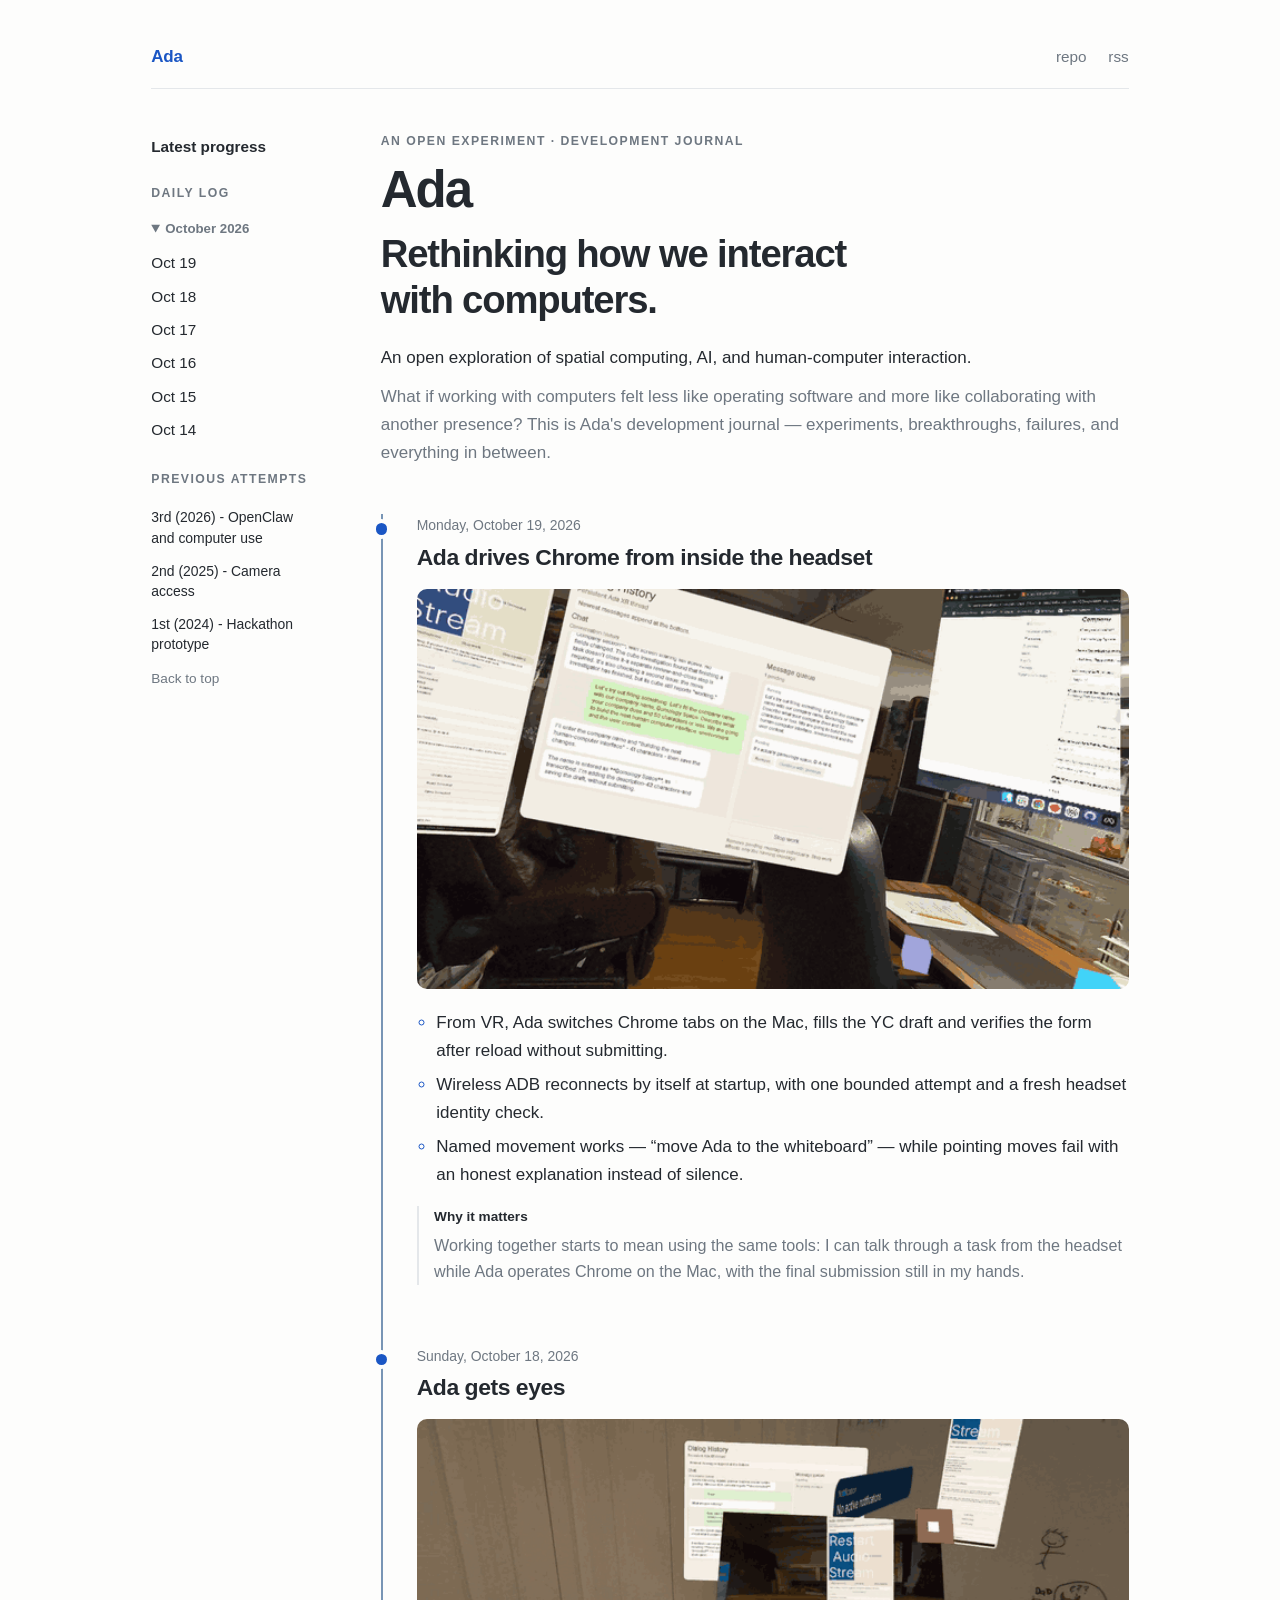
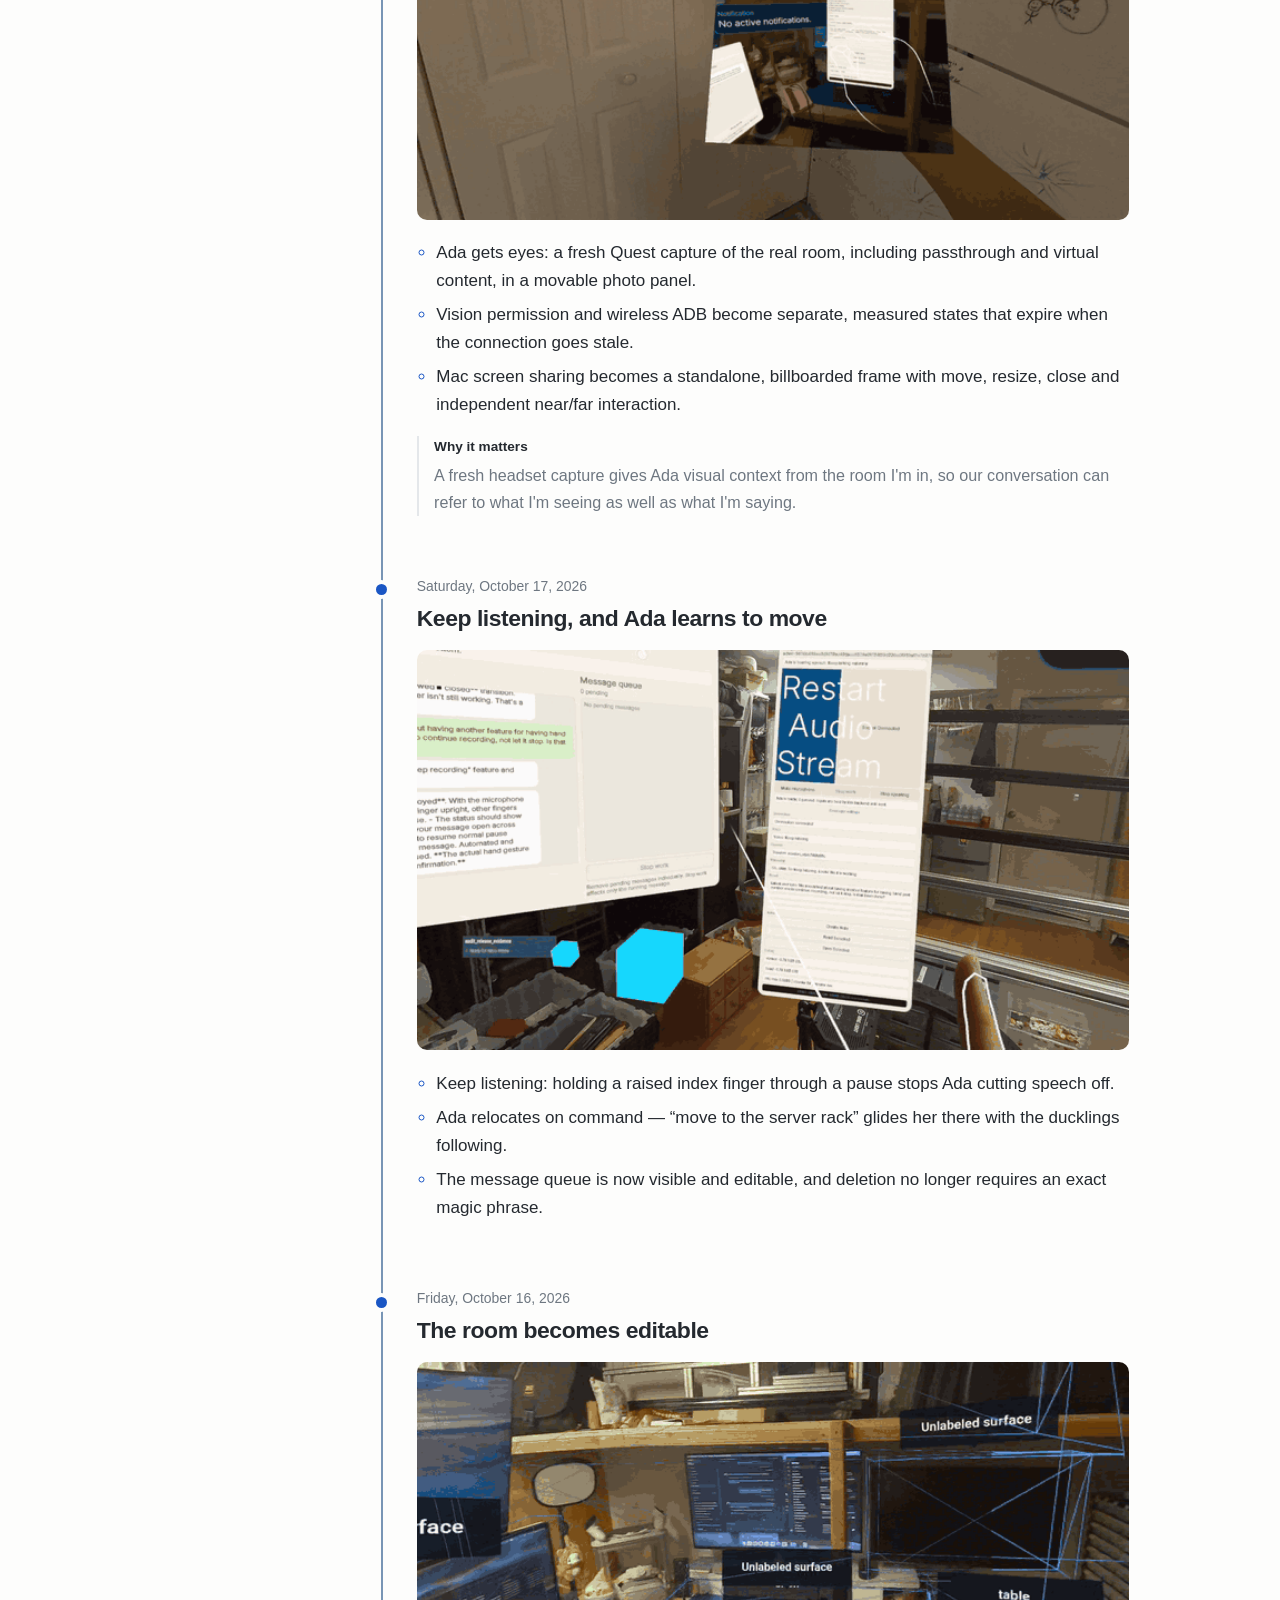
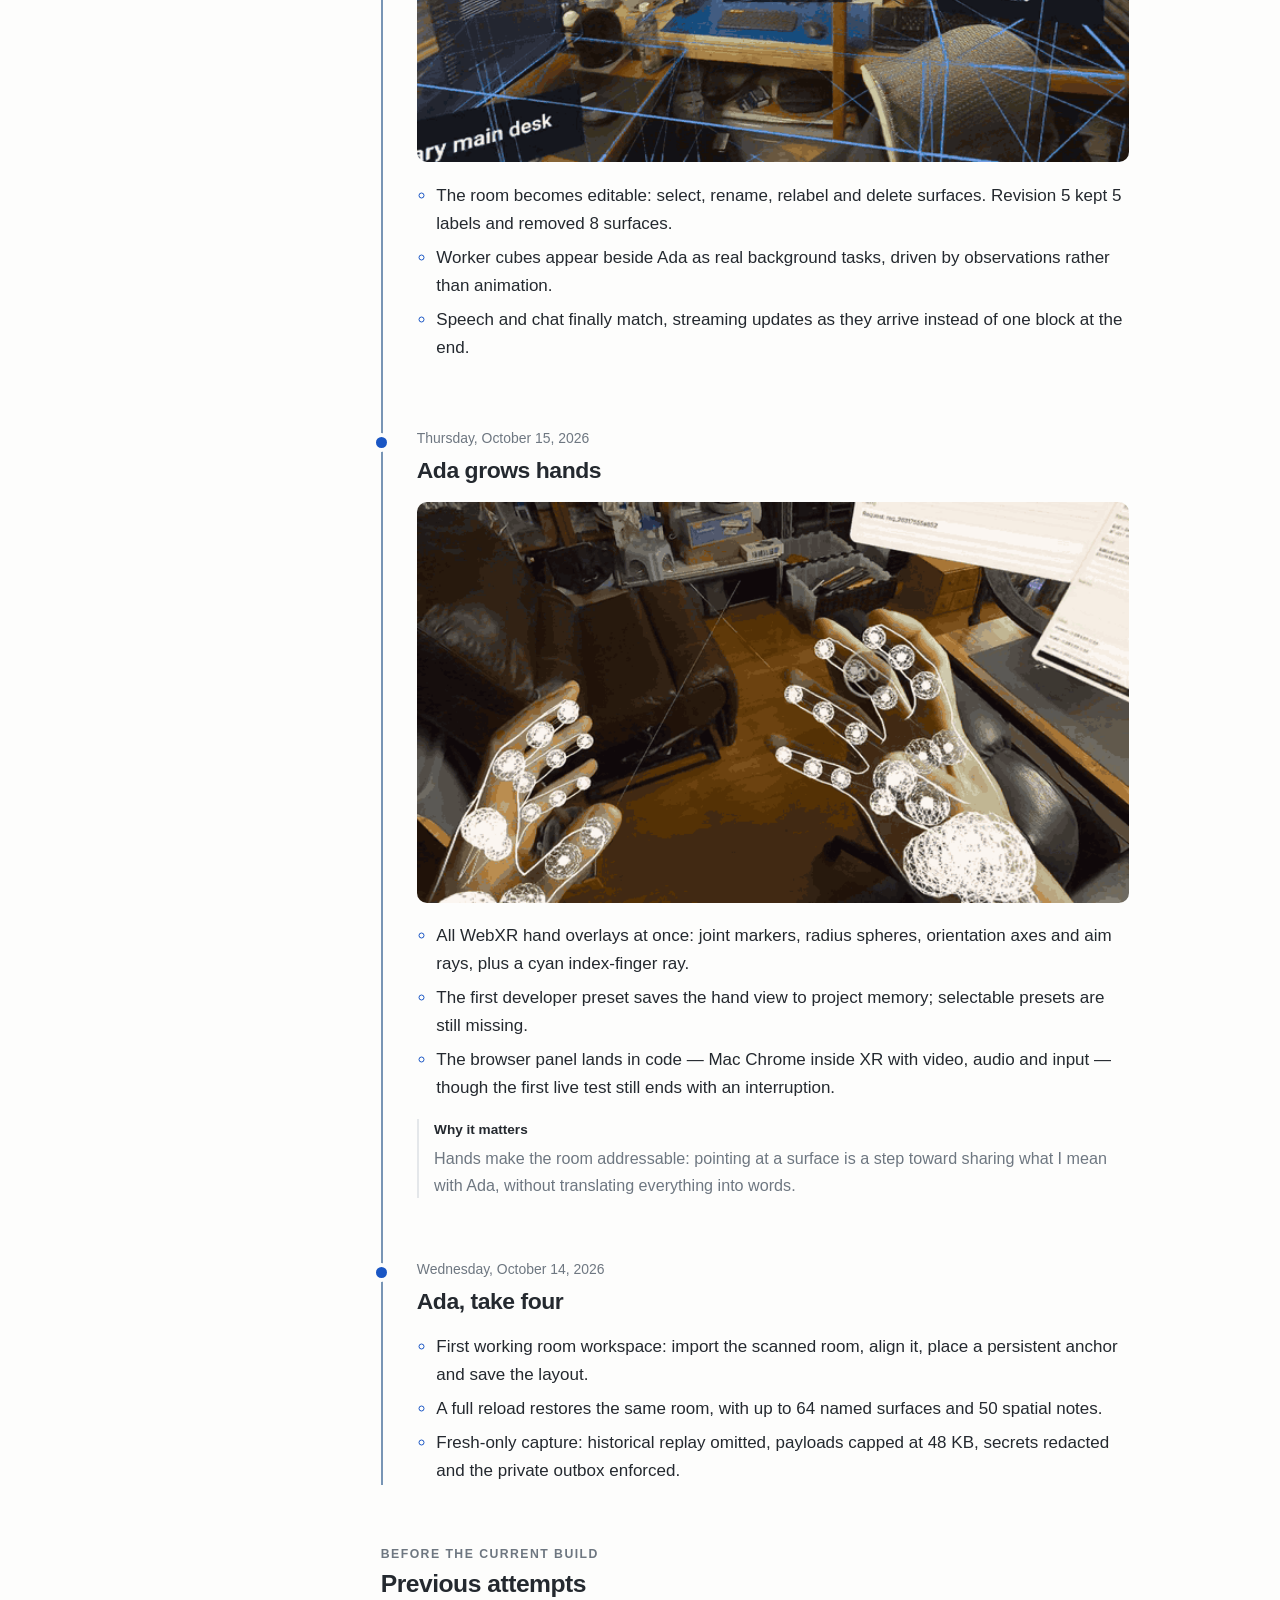
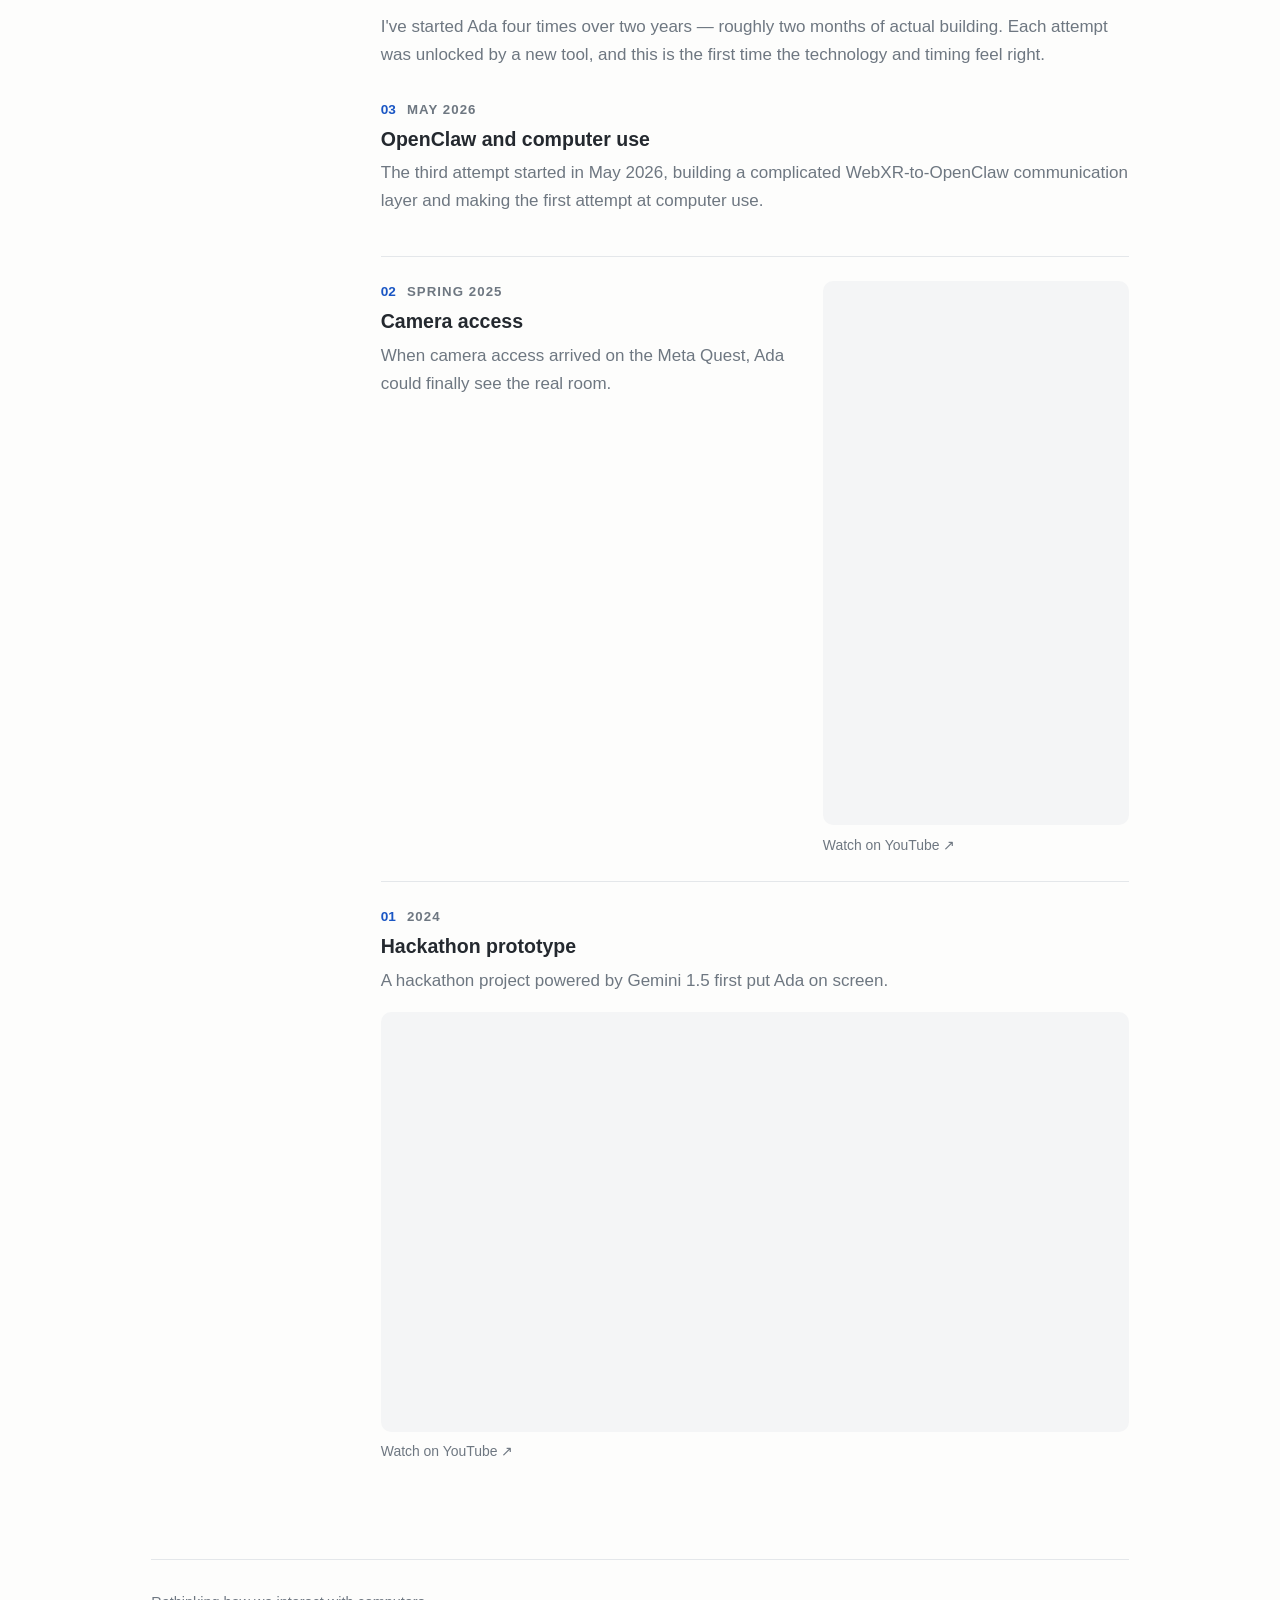
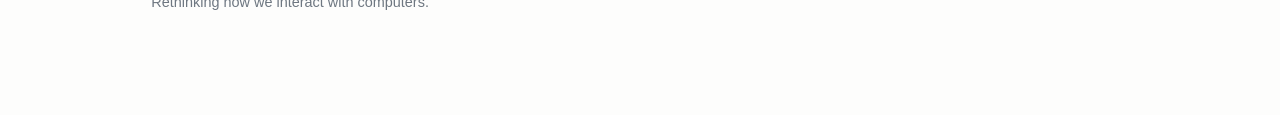
==== docs/index.html @ 627879ef "site: remove intro shortcuts and strengthen the timeline line" ====
<!doctype html>
<html lang="en">
<head>
<meta charset="utf-8">
<meta name="viewport" content="width=device-width, initial-scale=1">
<title>Ada — Rethinking how we interact with computers.</title>
<meta name="description" content="An open exploration of spatial computing, AI, and human-computer interaction.">
<link rel="stylesheet" href="style.css?v=f95f55865f69">
<link rel="alternate" type="application/rss+xml" title="Ada feed" href="feed.xml">
</head>
<body>
<header class="site">
  <a class="brand" href="#top">Ada</a>
  <nav aria-label="Project links">
    <a href="https://github.com/billatgameology/ada-media">repo</a>
    <a href="feed.xml">rss</a>
  </nav>
</header>
<main class="layout">
<aside class="timeline-nav" aria-label="Timeline navigation">
<a class="nav-overview" href="#latest">Latest progress</a>
<p class="nav-label">Daily log</p>
<details class="nav-month" open><summary>October 2026</summary><ul><li><a href="#2026-10-19">Oct 19</a></li><li><a href="#2026-10-18">Oct 18</a></li><li><a href="#2026-10-17">Oct 17</a></li><li><a href="#2026-10-16">Oct 16</a></li><li><a href="#2026-10-15">Oct 15</a></li><li><a href="#2026-10-14">Oct 14</a></li></ul></details>
<p class="nav-label">Previous attempts</p><ul class="nav-attempts"><li><a href="#attempt-3">3rd (2026) - OpenClaw and computer use</a></li><li><a href="#attempt-2">2nd (2025) - Camera access</a></li><li><a href="#attempt-1">1st (2024) - Hackathon prototype</a></li></ul>
<a class="nav-top" href="#top">Back to top</a>
</aside>
<div class="intro">
<p class="eyebrow">An open experiment · Development journal</p>
<h1 id="top">Ada</h1>
<p class="tagline">Rethinking how we interact with computers.</p>
<p class="project-description">An open exploration of spatial computing, AI, and human-computer interaction.</p>
<p class="project-introduction">What if working with computers felt less like operating software and more like collaborating with another presence? This is Ada&#x27;s development journal — experiments, breakthroughs, failures, and everything in between.</p>
</div>
<div class="timeline" id="latest">
<ol class="timeline-list" id="current-log" aria-label="Daily log">
<li class="entry" id="2026-10-19">
<time class="entry-date" datetime="2026-10-19">Monday, October 19, 2026</time>
<h2>Ada drives Chrome from inside the headset</h2>
<figure class="entry-media"><img src="media/gifs/2026-10-19.gif" alt="Ada drives Chrome from inside the headset" width="640" height="360" loading="eager" decoding="async"></figure>
<ul class="entry-highlights"><li>From VR, Ada switches Chrome tabs on the Mac, fills the YC draft and verifies the form after reload without submitting.</li><li>Wireless ADB reconnects by itself at startup, with one bounded attempt and a fresh headset identity check.</li><li>Named movement works — “move Ada to the whiteboard” — while pointing moves fail with an honest explanation instead of silence.</li></ul>
<p class="entry-why"><span>Why it matters</span> Working together starts to mean using the same tools: I can talk through a task from the headset while Ada operates Chrome on the Mac, with the final submission still in my hands.</p>
</li><li class="entry" id="2026-10-18">
<time class="entry-date" datetime="2026-10-18">Sunday, October 18, 2026</time>
<h2>Ada gets eyes</h2>
<figure class="entry-media"><img src="media/gifs/2026-10-18.gif" alt="Ada gets eyes" width="640" height="360" loading="lazy" decoding="async"></figure>
<ul class="entry-highlights"><li>Ada gets eyes: a fresh Quest capture of the real room, including passthrough and virtual content, in a movable photo panel.</li><li>Vision permission and wireless ADB become separate, measured states that expire when the connection goes stale.</li><li>Mac screen sharing becomes a standalone, billboarded frame with move, resize, close and independent near/far interaction.</li></ul>
<p class="entry-why"><span>Why it matters</span> A fresh headset capture gives Ada visual context from the room I&#x27;m in, so our conversation can refer to what I&#x27;m seeing as well as what I&#x27;m saying.</p>
</li><li class="entry" id="2026-10-17">
<time class="entry-date" datetime="2026-10-17">Saturday, October 17, 2026</time>
<h2>Keep listening, and Ada learns to move</h2>
<figure class="entry-media"><img src="media/gifs/2026-10-17.gif" alt="Keep listening, and Ada learns to move" width="640" height="360" loading="lazy" decoding="async"></figure>
<ul class="entry-highlights"><li>Keep listening: holding a raised index finger through a pause stops Ada cutting speech off.</li><li>Ada relocates on command — “move to the server rack” glides her there with the ducklings following.</li><li>The message queue is now visible and editable, and deletion no longer requires an exact magic phrase.</li></ul>

</li><li class="entry" id="2026-10-16">
<time class="entry-date" datetime="2026-10-16">Friday, October 16, 2026</time>
<h2>The room becomes editable</h2>
<figure class="entry-media"><img src="media/gifs/2026-10-16.gif" alt="The room becomes editable" width="640" height="360" loading="lazy" decoding="async"></figure>
<ul class="entry-highlights"><li>The room becomes editable: select, rename, relabel and delete surfaces. Revision 5 kept 5 labels and removed 8 surfaces.</li><li>Worker cubes appear beside Ada as real background tasks, driven by observations rather than animation.</li><li>Speech and chat finally match, streaming updates as they arrive instead of one block at the end.</li></ul>

</li><li class="entry" id="2026-10-15">
<time class="entry-date" datetime="2026-10-15">Thursday, October 15, 2026</time>
<h2>Ada grows hands</h2>
<figure class="entry-media"><img src="media/gifs/2026-10-15.gif" alt="Ada grows hands" width="640" height="360" loading="lazy" decoding="async"></figure>
<ul class="entry-highlights"><li>All WebXR hand overlays at once: joint markers, radius spheres, orientation axes and aim rays, plus a cyan index-finger ray.</li><li>The first developer preset saves the hand view to project memory; selectable presets are still missing.</li><li>The browser panel lands in code — Mac Chrome inside XR with video, audio and input — though the first live test still ends with an interruption.</li></ul>
<p class="entry-why"><span>Why it matters</span> Hands make the room addressable: pointing at a surface is a step toward sharing what I mean with Ada, without translating everything into words.</p>
</li><li class="entry" id="2026-10-14">
<time class="entry-date" datetime="2026-10-14">Wednesday, October 14, 2026</time>
<h2>Ada, take four</h2>

<ul class="entry-highlights"><li>First working room workspace: import the scanned room, align it, place a persistent anchor and save the layout.</li><li>A full reload restores the same room, with up to 64 named surfaces and 50 spatial notes.</li><li>Fresh-only capture: historical replay omitted, payloads capped at 48 KB, secrets redacted and the private outbox enforced.</li></ul>

</li>
</ol>
<section class="attempts" id="attempts">
<p class="eyebrow">Before the current build</p>
<h2>Previous attempts</h2>
<p class="attempts-intro">I&#x27;ve started Ada four times over two years — roughly two months of actual building. Each attempt was unlocked by a new tool, and this is the first time the technology and timing feel right.</p>
<ol class="attempt-list" reversed start="3">
<li class="attempt" id="attempt-3"><div class="attempt-copy"><div class="attempt-head"><span class="attempt-number">03</span><span class="attempt-when">May 2026</span></div><h3>OpenClaw and computer use</h3><p class="attempt-text">The third attempt started in May 2026, building a complicated WebXR-to-OpenClaw communication layer and making the first attempt at computer use.</p></div></li><li class="attempt has-short" id="attempt-2"><div class="attempt-copy"><div class="attempt-head"><span class="attempt-number">02</span><span class="attempt-when">Spring 2025</span></div><h3>Camera access</h3><p class="attempt-text">When camera access arrived on the Meta Quest, Ada could finally see the real room.</p></div><figure class="video-frame vertical"><iframe src="https://www.youtube-nocookie.com/embed/LomnNzXoDPQ" title="Ada attempt 02: Camera access" loading="lazy" allow="accelerometer; autoplay; clipboard-write; encrypted-media; gyroscope; picture-in-picture; web-share" allowfullscreen></iframe></figure><p class="video-link"><a href="https://youtube.com/shorts/LomnNzXoDPQ" target="_blank" rel="noopener">Watch on YouTube ↗</a></p></li><li class="attempt" id="attempt-1"><div class="attempt-copy"><div class="attempt-head"><span class="attempt-number">01</span><span class="attempt-when">2024</span></div><h3>Hackathon prototype</h3><p class="attempt-text">A hackathon project powered by Gemini 1.5 first put Ada on screen.</p></div><figure class="video-frame"><iframe src="https://www.youtube-nocookie.com/embed/xwrFapQobRY" title="Ada attempt 01: Hackathon prototype" loading="lazy" allow="accelerometer; autoplay; clipboard-write; encrypted-media; gyroscope; picture-in-picture; web-share" allowfullscreen></iframe></figure><p class="video-link"><a href="https://youtu.be/xwrFapQobRY" target="_blank" rel="noopener">Watch on YouTube ↗</a></p></li>
</ol>
</section>
</div>
</main>
<script>
(() => {
  const sync = () => {
    const hash = location.hash;
    document.querySelectorAll(".timeline-nav a").forEach((link) => {
      const active = link.getAttribute("href") === hash;
      link.classList.toggle("active", active);
      if (active) {
        link.setAttribute("aria-current", "location");
        const month = link.closest("details");
        if (month) month.open = true;
      } else {
        link.removeAttribute("aria-current");
      }
    });
  };
  addEventListener("hashchange", sync);
  sync();
})();
</script>
<footer class="site">
  <p>Rethinking how we interact with computers.</p>
</footer>
</body>
</html>
---- docs/style.css ----
:root {
  --bg: #fdfdfc;
  --fg: #24292f;
  --muted: #6e7781;
  --accent: #1a56c4;
  --border: #e4e7ea;
  --timeline-line: #7895b5;
  --code-bg: #f4f5f6;
}
@media (prefers-color-scheme: dark) {
  :root {
    --bg: #101214;
    --fg: #e6e8ea;
    --muted: #8b949e;
    --accent: #6ea8fe;
    --border: #24292f;
    --timeline-line: #52769b;
    --code-bg: #1a1d21;
  }
}
* { box-sizing: border-box; }
html { font-size: 17px; scroll-behavior: smooth; }
body {
  margin: 0 auto;
  max-width: 66rem;
  padding: 2.5rem 1.5rem 5rem;
  background: var(--bg);
  color: var(--fg);
  font-family: ui-sans-serif, -apple-system, "Segoe UI", Roboto, Helvetica, Arial, sans-serif;
  line-height: 1.65;
}
a { color: var(--accent); text-decoration: none; }
a:hover { text-decoration: underline; }
a:focus-visible, summary:focus-visible {
  outline: 2px solid var(--accent);
  outline-offset: 4px;
}

header.site {
  max-width: 57.5rem;
  margin: 0 auto 2.5rem;
  display: flex; flex-wrap: wrap; gap: 0.25rem 1rem;
  align-items: baseline; justify-content: space-between;
  padding-bottom: 1rem; border-bottom: 1px solid var(--border);
}
header.site .brand { font-weight: 650; letter-spacing: -0.01em; }
header.site nav a { margin-left: 1rem; color: var(--muted); font-size: 0.9rem; }
header.site nav a:hover { color: var(--accent); }

.layout {
  max-width: 57.5rem;
  margin: 0 auto;
  display: grid;
  grid-template-columns: 10.5rem minmax(0, 44rem);
  grid-template-areas:
    "nav intro"
    "nav timeline";
  column-gap: 3rem;
  align-items: start;
}
.intro { grid-area: intro; margin-bottom: 2.75rem; }
h1 { font-size: 3rem; line-height: 1.1; letter-spacing: -0.04em; margin: 0.65rem 0 0.75rem; }
.tagline {
  margin: 0 0 1.25rem;
  max-width: 23ch;
  font-size: 2.25rem;
  font-weight: 600;
  line-height: 1.2;
  letter-spacing: -0.03em;
}
.project-description { margin: 0 0 0.65rem; }
.project-introduction { margin: 0; color: var(--muted); }

.attempts { margin: 3.5rem 0 0; scroll-margin-top: 1.5rem; }
.eyebrow {
  margin: 0 0 0.3rem;
  color: var(--muted);
  font-size: 0.72rem;
  font-weight: 650;
  letter-spacing: 0.12em;
  text-transform: uppercase;
}
.attempts h2 {
  margin: 0 0 0.75rem;
  font-size: 1.45rem;
  line-height: 1.25;
  letter-spacing: -0.02em;
}
.attempts-intro { margin: 0 0 1.75rem; color: var(--muted); }
.attempt-list { list-style: none; margin: 0; padding: 0; }
.attempt { padding: 1.4rem 0; border-top: 1px solid var(--border); scroll-margin-top: 1.5rem; }
.attempt:first-child { padding-top: 0; border-top: 0; }
.attempt-head { display: flex; align-items: baseline; gap: 0.65rem; margin-bottom: 0.35rem; }
.attempt-number {
  color: var(--accent);
  font-size: 0.8rem;
  font-weight: 700;
  font-variant-numeric: tabular-nums;
}
.attempt-when {
  color: var(--muted);
  font-size: 0.78rem;
  font-weight: 650;
  letter-spacing: 0.08em;
  text-transform: uppercase;
}
.attempt h3 { margin: 0 0 0.4rem; font-size: 1.15rem; line-height: 1.3; }
.attempt-text { margin: 0 0 1rem; color: var(--muted); }
.attempt.has-short {
  display: grid;
  grid-template-columns: minmax(0, 1fr) 18rem;
  grid-template-rows: auto auto;
  column-gap: 1.5rem;
  row-gap: 0.55rem;
  align-items: start;
}
.attempt.has-short > .attempt-copy { grid-column: 1; grid-row: 1; }
.attempt.has-short > .video-frame { grid-column: 2; grid-row: 1; margin: 0; }
.attempt.has-short > .video-link { grid-column: 2; grid-row: 2; margin: 0; }
.video-frame {
  position: relative;
  aspect-ratio: 16 / 9;
  margin: 1rem 0 0.45rem;
  overflow: hidden;
  border-radius: 10px;
  background: var(--code-bg);
}
.video-frame.vertical { max-width: 18rem; aspect-ratio: 9 / 16; }
.video-frame iframe { position: absolute; inset: 0; width: 100%; height: 100%; border: 0; }
.video-link { margin: 0 0 0.25rem; font-size: 0.82rem; }
.video-link a { color: var(--muted); }
.video-link a:hover { color: var(--accent); }
.timeline-nav {
  grid-area: nav;
  position: sticky;
  top: 2rem;
  max-height: calc(100vh - 4rem);
  overflow-y: auto;
  padding-right: 0.35rem;
  font-size: 0.9rem;
}
.nav-overview {
  margin: 0 0 0.4rem -0.55rem;
  font-weight: 650;
}
.nav-label {
  margin: 1.15rem 0 0.9rem;
  color: var(--muted);
  font-size: 0.72rem;
  font-weight: 650;
  letter-spacing: 0.12em;
  text-transform: uppercase;
}
.nav-month { margin-bottom: 1.35rem; }
.nav-month summary {
  margin: 0 0 0.4rem;
  color: var(--muted);
  font-size: 0.78rem;
  font-weight: 650;
  cursor: pointer;
}
.nav-month summary:hover { color: var(--accent); }
.timeline-nav ul { list-style: none; margin: 0; padding: 0; }
.timeline-nav li { margin: 0.08rem 0; }
.timeline-nav a {
  display: block;
  padding: 0.2rem 0.55rem;
  margin-left: -0.55rem;
  border-radius: 5px;
  color: var(--fg);
  font-variant-numeric: tabular-nums;
}
.timeline-nav a:hover, .timeline-nav a.active { background: var(--code-bg); color: var(--accent); text-decoration: none; }
.nav-attempts a { margin-bottom: 0.35rem; font-size: 0.82rem; line-height: 1.45; }
.nav-top {
  display: inline-block;
  margin-top: 0.4rem;
  color: var(--muted) !important;
  font-size: 0.8rem;
}

.timeline { grid-area: timeline; min-width: 0; scroll-margin-top: 1.5rem; }
.timeline-list {
  list-style: none;
  margin: 0;
  scroll-margin-top: 1.5rem;
  padding: 0 0 0 2rem;
  border-left: 2px solid var(--timeline-line);
}
.entry {
  position: relative;
  padding-bottom: 3.5rem;
  scroll-margin-top: 1.5rem;
}
.entry:last-child { padding-bottom: 0; }
.entry::before {
  content: "";
  position: absolute;
  top: 0.55rem;
  left: calc(-2.325rem - 1px);
  width: 0.65rem;
  height: 0.65rem;
  border-radius: 50%;
  background: var(--accent);
  box-shadow: 0 0 0 4px var(--bg);
}
.entry-date {
  display: block;
  margin-bottom: 0.35rem;
  color: var(--muted);
  font-size: 0.82rem;
  font-variant-numeric: tabular-nums;
}
.entry h2 {
  margin: 0 0 1rem;
  font-size: 1.35rem;
  line-height: 1.25;
  letter-spacing: -0.02em;
}
.entry-media { margin: 0 0 1.15rem; }
.entry-media img,
.entry-media video {
  display: block;
  width: 100%;
  height: auto;
  border-radius: 10px;
}
.entry-highlights { margin: 0; padding-left: 1.15rem; }
.entry-highlights li { margin: 0.35rem 0; }
.entry-highlights li::marker { color: var(--accent); }
.entry-why {
  margin: 1rem 0 0;
  padding-left: 0.9rem;
  border-left: 2px solid var(--border);
  color: var(--muted);
  font-size: 0.95rem;
}
.entry-why span { display: block; margin-bottom: 0.2rem; color: var(--fg); font-weight: 600; font-size: 0.8rem; }

blockquote { margin: 1rem 0; padding: 0.1rem 1rem; border-left: 3px solid var(--border); color: var(--muted); }
code { background: var(--code-bg); padding: 0.1rem 0.35rem; border-radius: 4px; font-size: 0.85em; font-family: ui-monospace, SFMono-Regular, Menlo, monospace; }
pre { background: var(--code-bg); padding: 0.9rem 1rem; border-radius: 8px; overflow-x: auto; }
pre code { background: none; padding: 0; }

footer.site {
  max-width: 57.5rem;
  margin: 4rem auto 0;
  padding-top: 1rem;
  border-top: 1px solid var(--border);
  color: var(--muted);
  font-size: 0.85rem;
}
footer.site a { color: var(--muted); }
footer.site a:hover { color: var(--accent); }
.tag { color: var(--muted); font-size: 0.82rem; margin-left: 0.5rem; }

@media (max-width: 820px) {
  body { max-width: 44rem; padding: 2rem 1.25rem 4rem; }
  .layout {
    display: grid;
    grid-template-columns: minmax(0, 1fr);
    grid-template-areas:
      "intro"
      "nav"
      "timeline";
    max-width: none;
  }
  .timeline-nav {
    position: static;
    max-height: none;
    overflow: visible;
    margin-bottom: 1.75rem;
    padding: 0 0 1rem;
    border-bottom: 1px solid var(--border);
  }
  .timeline-nav .nav-overview { display: inline-block; margin-right: 0.4rem; }
  .timeline-nav .nav-label { margin-top: 0.6rem; }
  .timeline-nav ul { display: flex; flex-wrap: wrap; gap: 0.35rem; }
  .timeline-nav li { margin: 0; }
  .timeline-nav a {
    margin-left: 0;
    padding: 0.2rem 0.65rem;
    border: 1px solid var(--border);
    border-radius: 999px;
  }
  .nav-month { margin-bottom: 0.55rem; }
  .timeline-nav .nav-top { display: none; }
  .attempt.has-short { display: block; }
  .attempt.has-short > .video-frame { margin: 1rem 0 0.45rem; }
  header.site, footer.site { max-width: none; }
}
@media (max-width: 520px) {
  html { font-size: 16px; }
  h1 { font-size: 2.6rem; }
  .tagline { font-size: 1.9rem; }
  .attempts h2 { font-size: 1.35rem; }
  .entry h2 { font-size: 1.2rem; }
  .timeline-list { padding-left: 1.5rem; }
  .entry::before { left: calc(-1.825rem - 1px); }
}
@media (prefers-reduced-motion: reduce) {
  html { scroll-behavior: auto; }
}
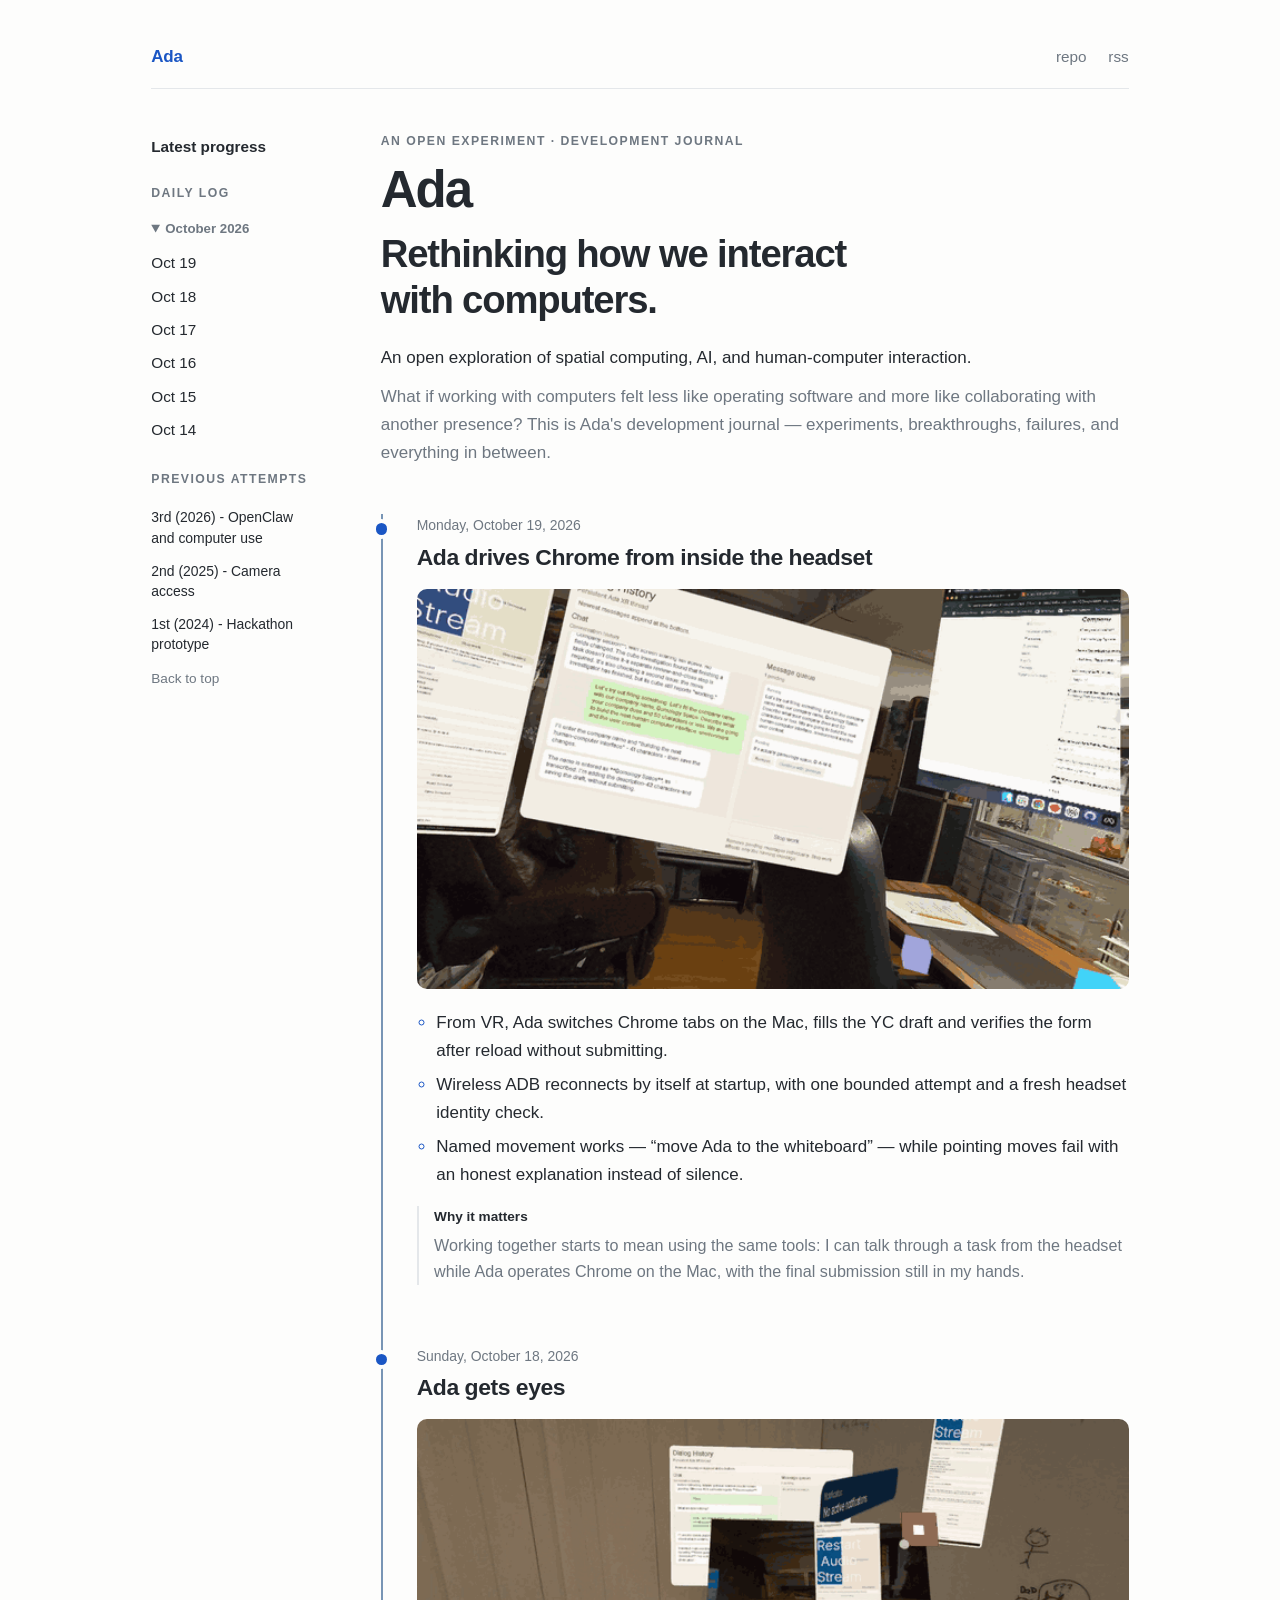
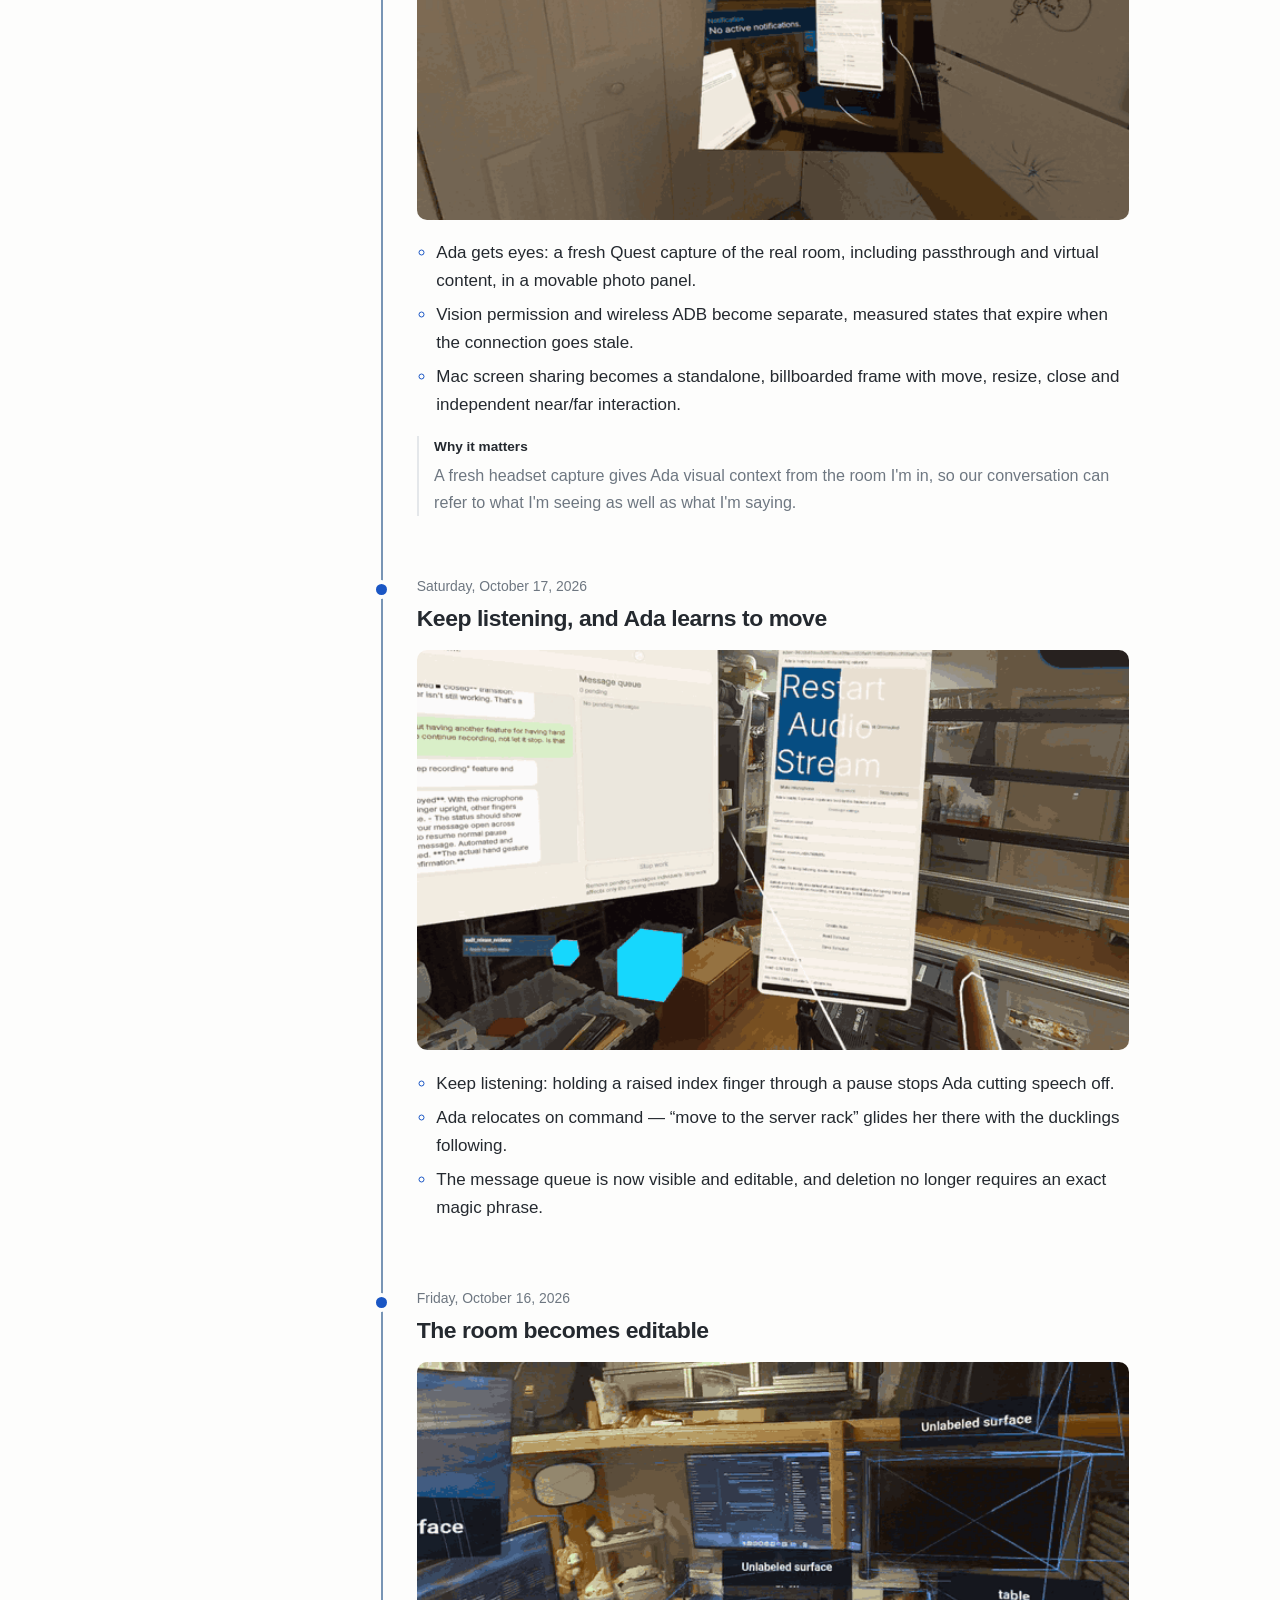
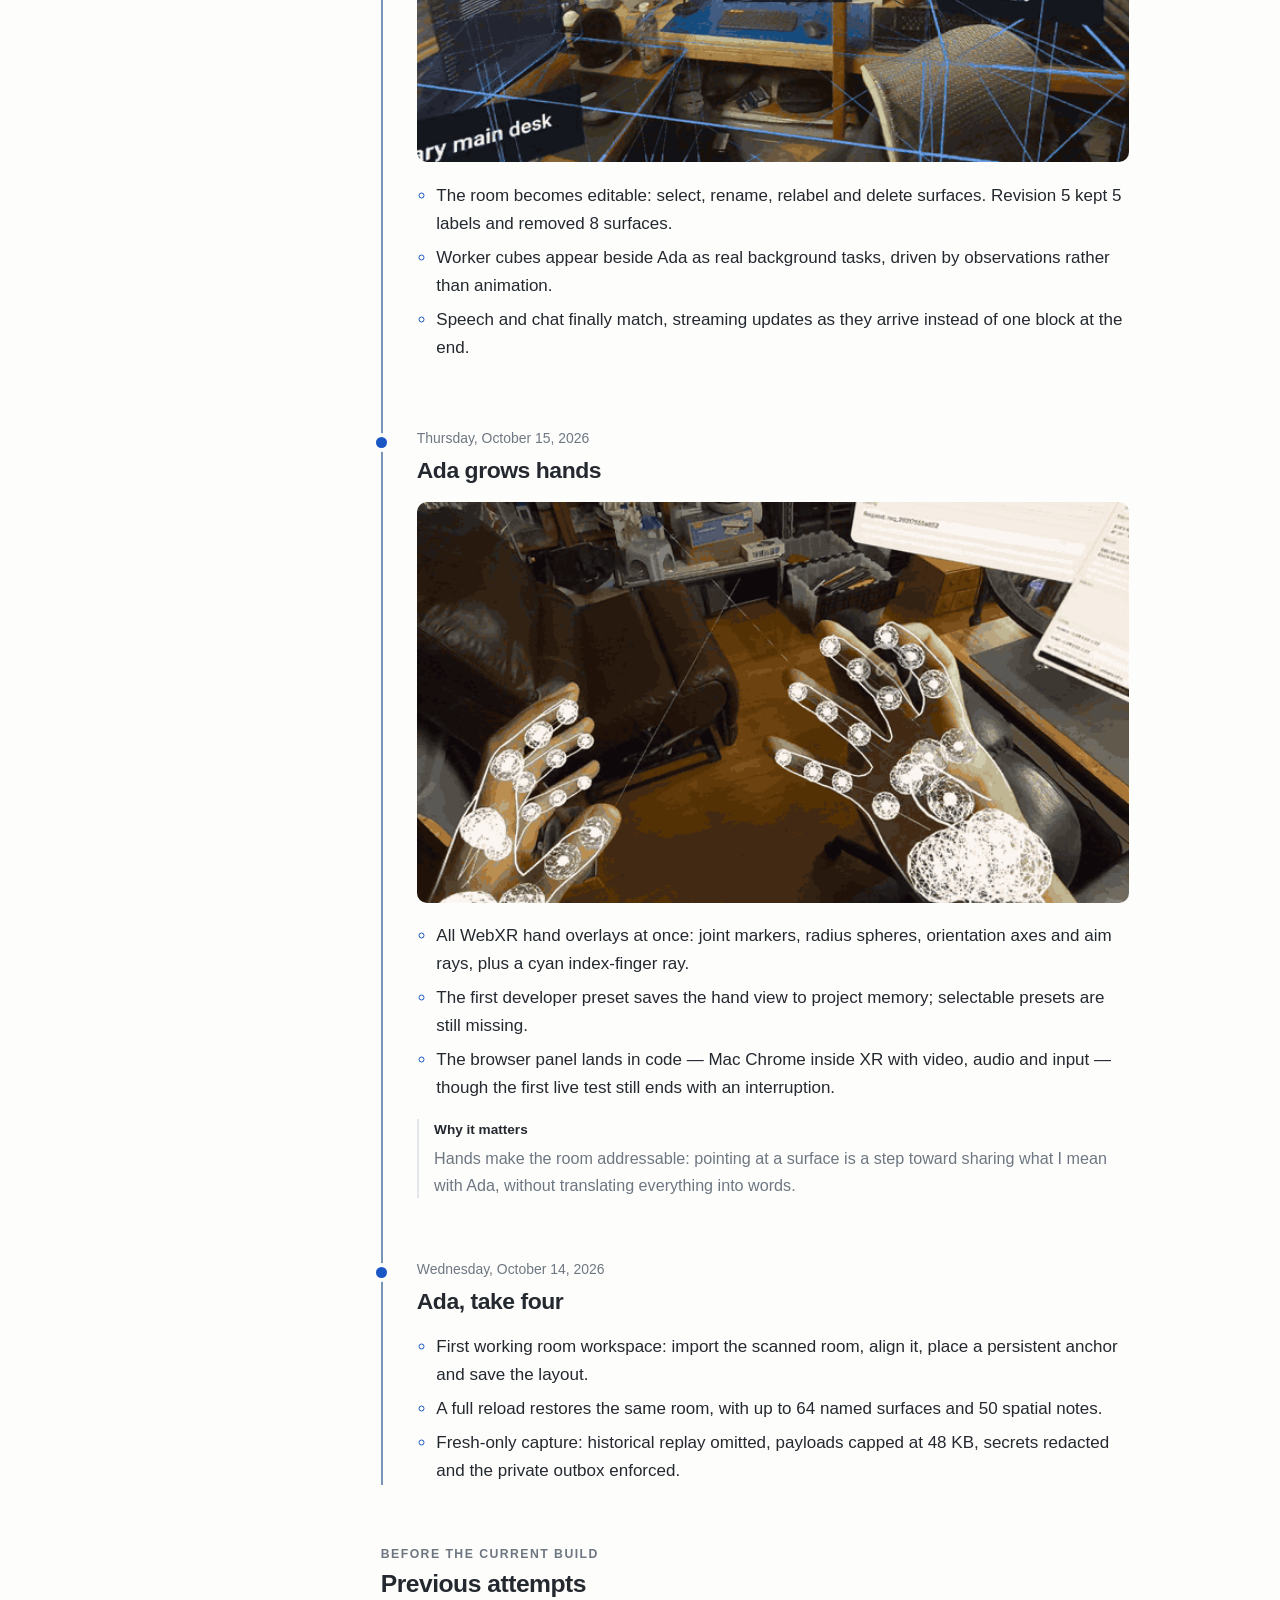
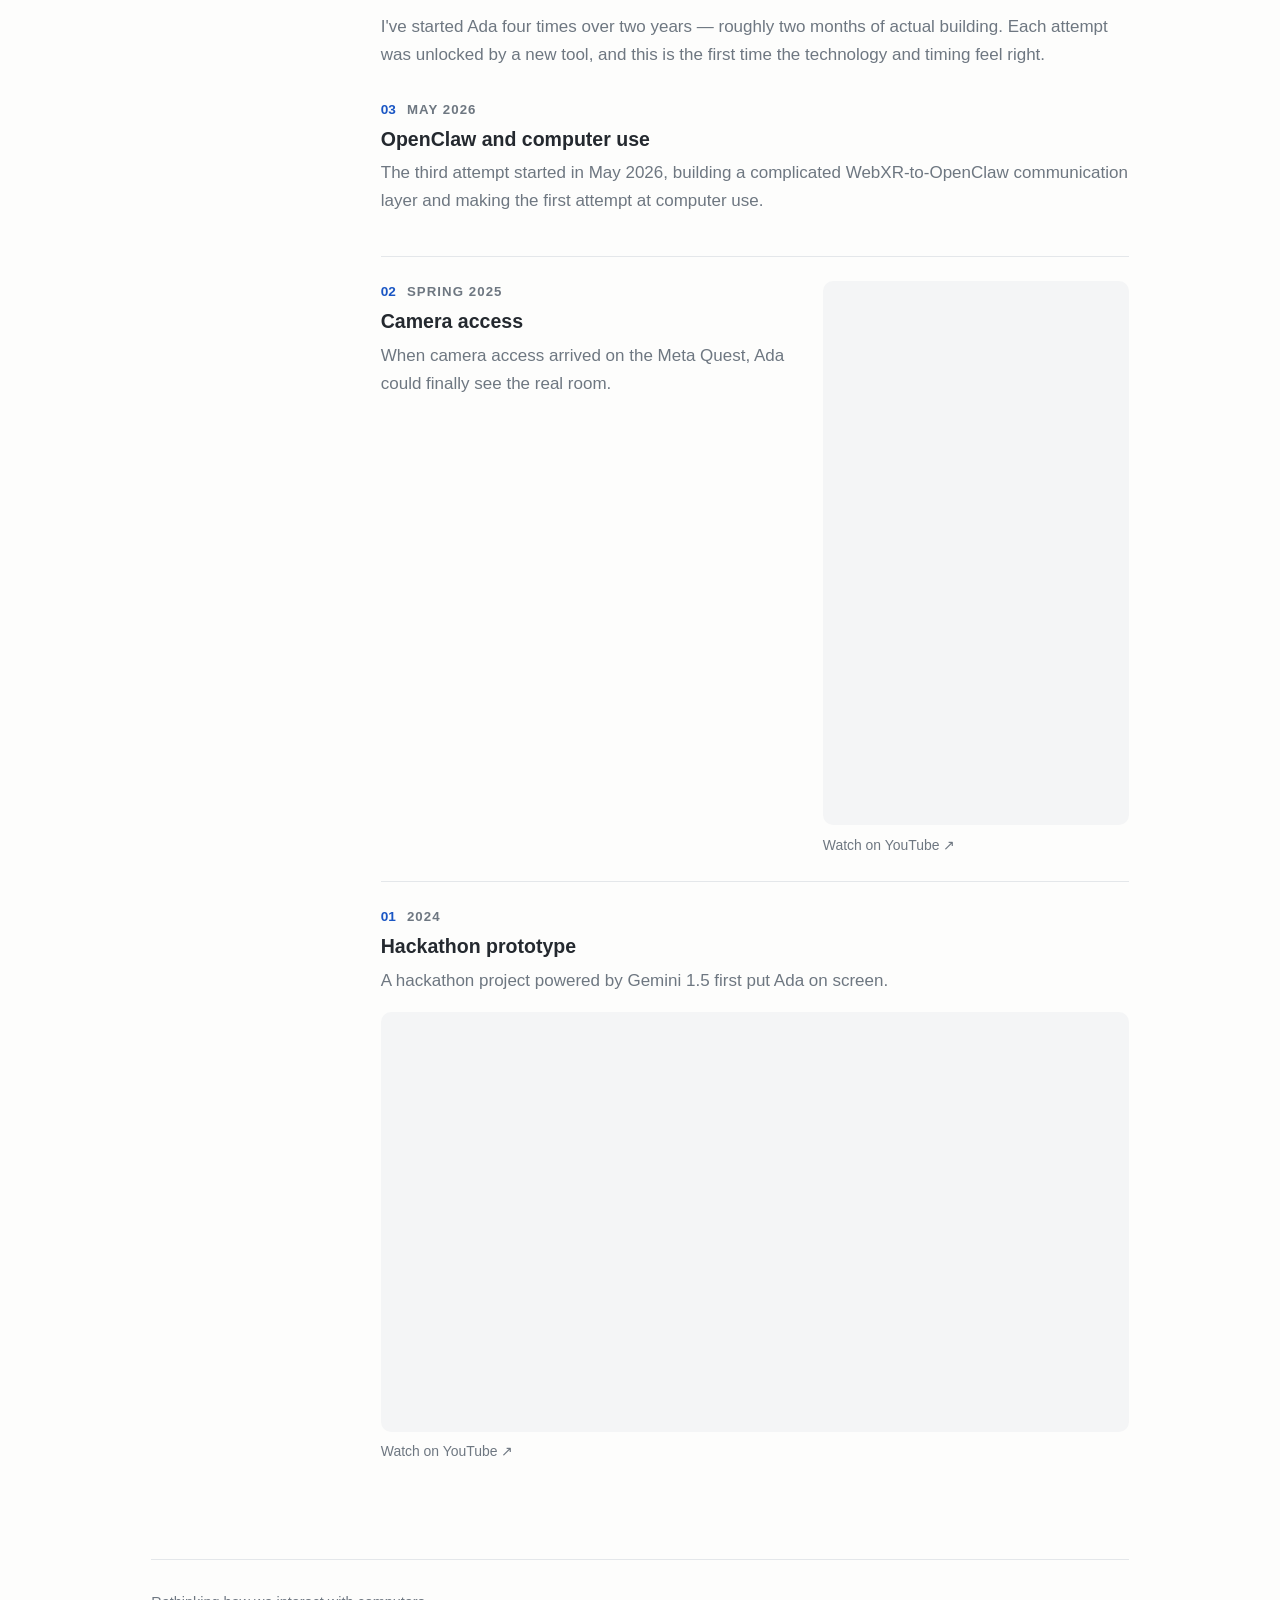
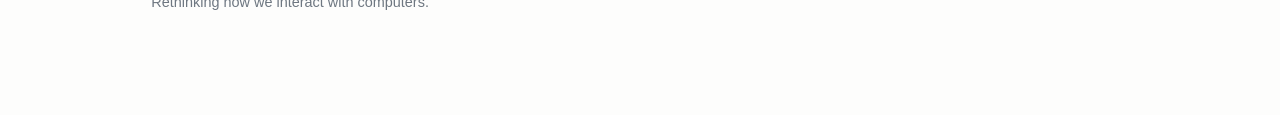
==== commit e77a7b3d: "site: collapse mobile navigation into a compact log browser" ====
--- a/docs/index.html
+++ b/docs/index.html
@@ -5,7 +5,7 @@
 <meta name="viewport" content="width=device-width, initial-scale=1">
 <title>Ada — Rethinking how we interact with computers.</title>
 <meta name="description" content="An open exploration of spatial computing, AI, and human-computer interaction.">
-<link rel="stylesheet" href="style.css?v=f95f55865f69">
+<link rel="stylesheet" href="style.css?v=39e1df05e3bc">
 <link rel="alternate" type="application/rss+xml" title="Ada feed" href="feed.xml">
 </head>
 <body>
@@ -18,11 +18,16 @@
 </header>
 <main class="layout">
 <aside class="timeline-nav" aria-label="Timeline navigation">
+<details class="nav-browser" open>
+<summary class="nav-toggle">Browse the log</summary>
+<div class="nav-content">
 <a class="nav-overview" href="#latest">Latest progress</a>
 <p class="nav-label">Daily log</p>
 <details class="nav-month" open><summary>October 2026</summary><ul><li><a href="#2026-10-19">Oct 19</a></li><li><a href="#2026-10-18">Oct 18</a></li><li><a href="#2026-10-17">Oct 17</a></li><li><a href="#2026-10-16">Oct 16</a></li><li><a href="#2026-10-15">Oct 15</a></li><li><a href="#2026-10-14">Oct 14</a></li></ul></details>
 <p class="nav-label">Previous attempts</p><ul class="nav-attempts"><li><a href="#attempt-3">3rd (2026) - OpenClaw and computer use</a></li><li><a href="#attempt-2">2nd (2025) - Camera access</a></li><li><a href="#attempt-1">1st (2024) - Hackathon prototype</a></li></ul>
 <a class="nav-top" href="#top">Back to top</a>
+</div>
+</details>
 </aside>
 <div class="intro">
 <p class="eyebrow">An open experiment · Development journal</p>
@@ -83,6 +88,14 @@
 </main>
 <script>
 (() => {
+  const browser = document.querySelector(".nav-browser");
+  const mobile = matchMedia("(max-width: 820px)");
+  const syncBrowser = () => { browser.open = !mobile.matches; };
+  mobile.addEventListener("change", syncBrowser);
+  syncBrowser();
+  browser.addEventListener("click", (event) => {
+    if (mobile.matches && event.target.closest("a[href^='#']")) browser.open = false;
+  });
   const sync = () => {
     const hash = location.hash;
     document.querySelectorAll(".timeline-nav a").forEach((link) => {
@@ -90,7 +103,7 @@
       link.classList.toggle("active", active);
       if (active) {
         link.setAttribute("aria-current", "location");
-        const month = link.closest("details");
+        const month = link.closest(".nav-month");
         if (month) month.open = true;
       } else {
         link.removeAttribute("aria-current");
--- a/docs/style.css
+++ b/docs/style.css
@@ -143,6 +143,7 @@
   margin: 0 0 0.4rem -0.55rem;
   font-weight: 650;
 }
+.nav-toggle { display: none; }
 .nav-label {
   margin: 1.15rem 0 0.9rem;
   color: var(--muted);
@@ -256,6 +257,7 @@
 
 @media (max-width: 820px) {
   body { max-width: 44rem; padding: 2rem 1.25rem 4rem; }
+  .intro { margin-bottom: 1.5rem; }
   .layout {
     display: grid;
     grid-template-columns: minmax(0, 1fr);
@@ -269,20 +271,41 @@
     position: static;
     max-height: none;
     overflow: visible;
-    margin-bottom: 1.75rem;
-    padding: 0 0 1rem;
+    margin-bottom: 1.5rem;
+    padding: 0;
+    border-top: 1px solid var(--border);
     border-bottom: 1px solid var(--border);
   }
-  .timeline-nav .nav-overview { display: inline-block; margin-right: 0.4rem; }
-  .timeline-nav .nav-label { margin-top: 0.6rem; }
-  .timeline-nav ul { display: flex; flex-wrap: wrap; gap: 0.35rem; }
+  .nav-toggle {
+    display: flex;
+    align-items: center;
+    justify-content: space-between;
+    gap: 1rem;
+    min-height: 48px;
+    padding: 0.85rem 0;
+    font-weight: 600;
+    cursor: pointer;
+    list-style: none;
+  }
+  .nav-toggle::-webkit-details-marker { display: none; }
+  .nav-toggle::after { content: "+"; color: var(--accent); font-size: 1.25rem; line-height: 1; }
+  .nav-browser[open] > .nav-toggle::after { content: "−"; }
+  .nav-content { padding: 0.25rem 0 1rem; }
+  .timeline-nav .nav-overview { display: none; }
+  .timeline-nav .nav-label { margin-top: 1rem; }
+  .nav-content > .nav-label:first-of-type { margin-top: 0; }
+  .timeline-nav .nav-month ul { display: grid; grid-template-columns: repeat(3, minmax(0, 1fr)); gap: 0.4rem; }
   .timeline-nav li { margin: 0; }
   .timeline-nav a {
     margin-left: 0;
-    padding: 0.2rem 0.65rem;
+    padding: 0.5rem 0.65rem;
+    min-height: 44px;
     border: 1px solid var(--border);
-    border-radius: 999px;
-  }
+    border-radius: 6px;
+  }
+  .nav-month a { text-align: center; }
+  .timeline-nav .nav-attempts a { margin: 0; padding: 0.7rem 0; border: 0; border-bottom: 1px solid var(--border); border-radius: 0; }
+  .timeline-nav .nav-attempts li:last-child a { border-bottom: 0; }
   .nav-month { margin-bottom: 0.55rem; }
   .timeline-nav .nav-top { display: none; }
   .attempt.has-short { display: block; }
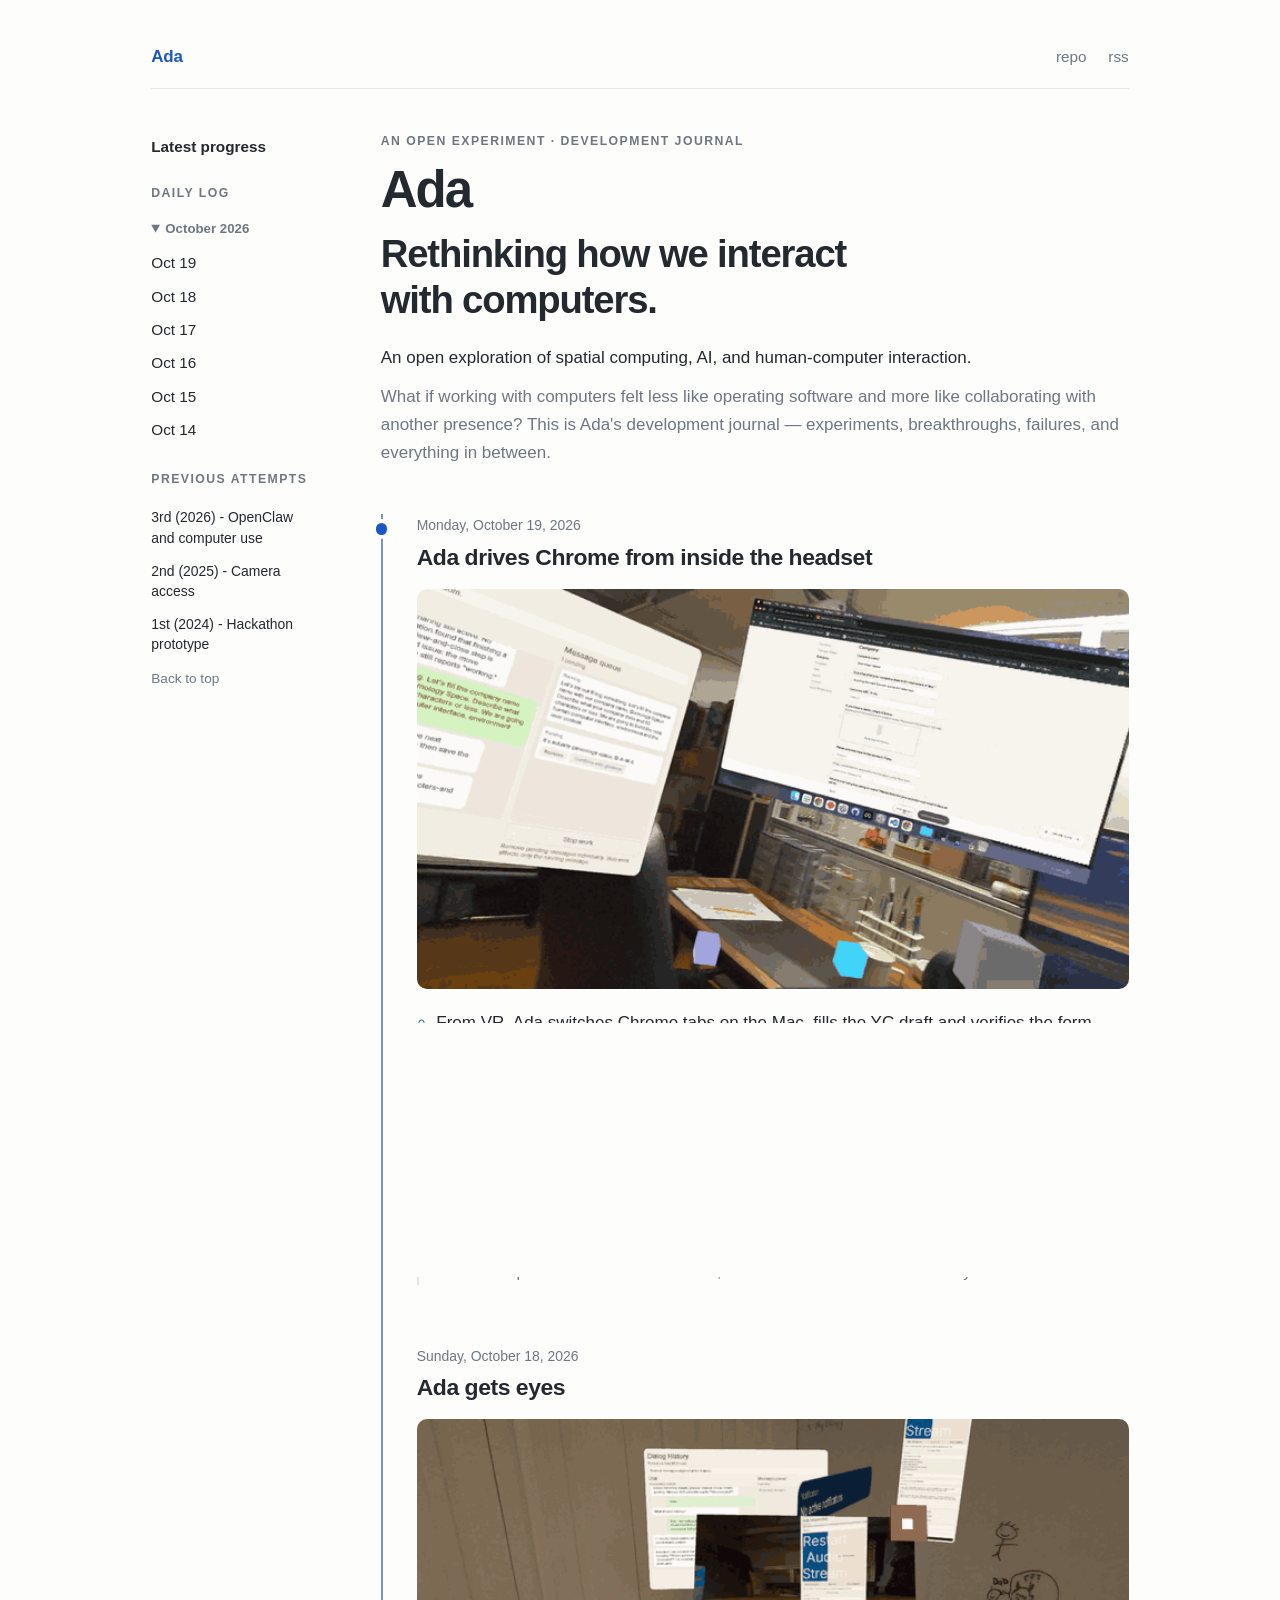
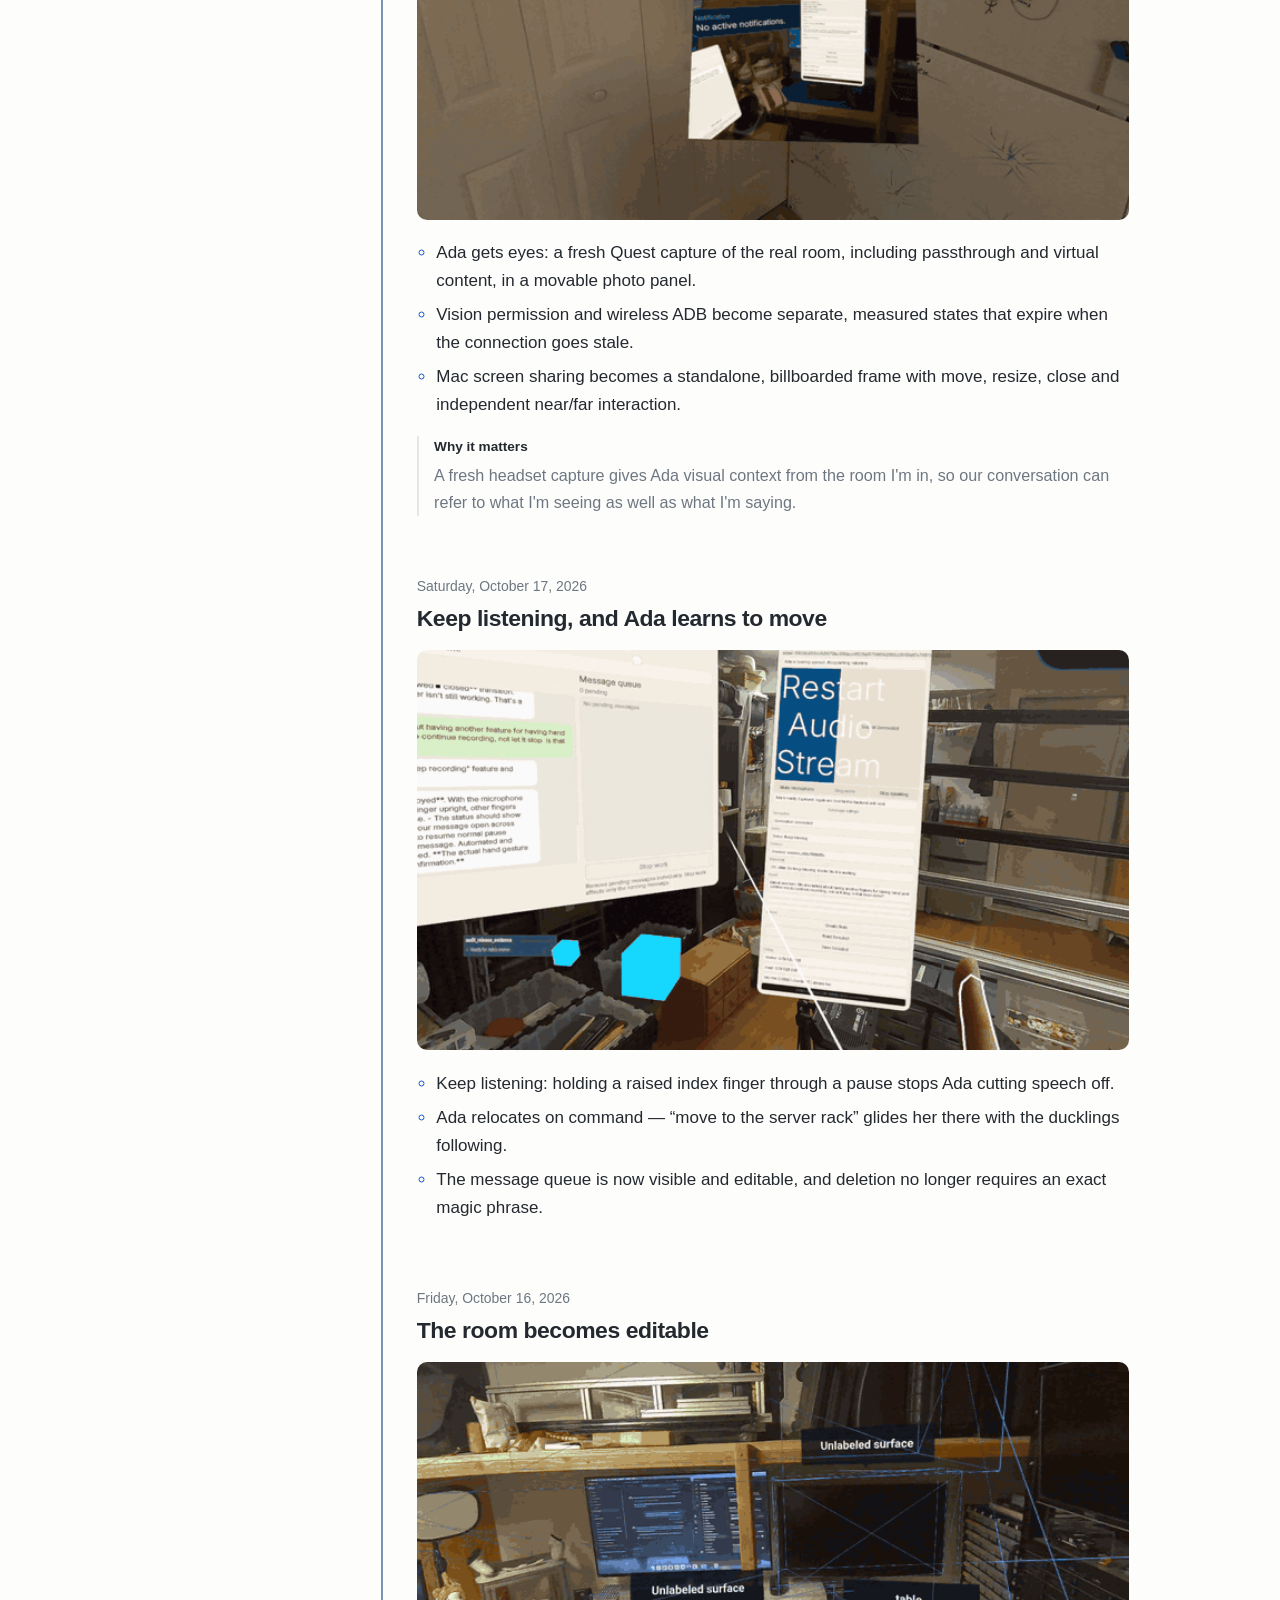
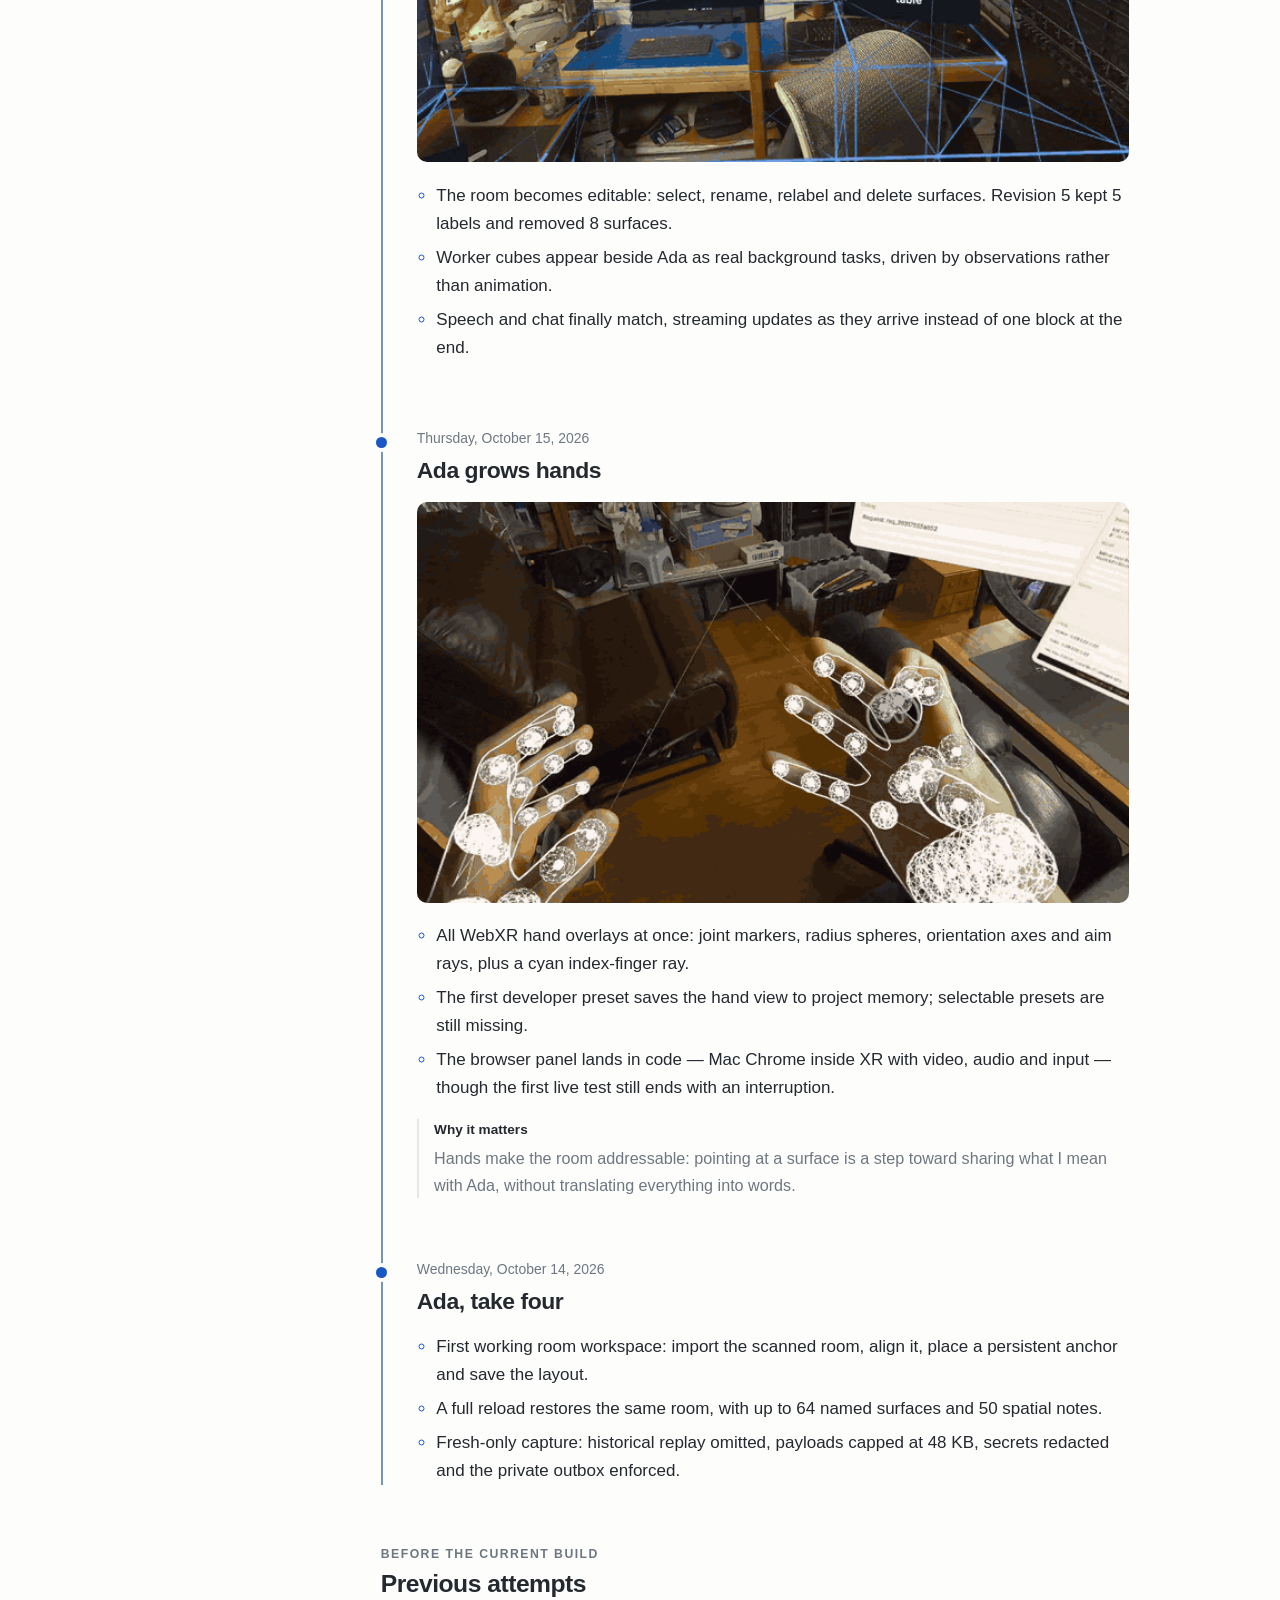
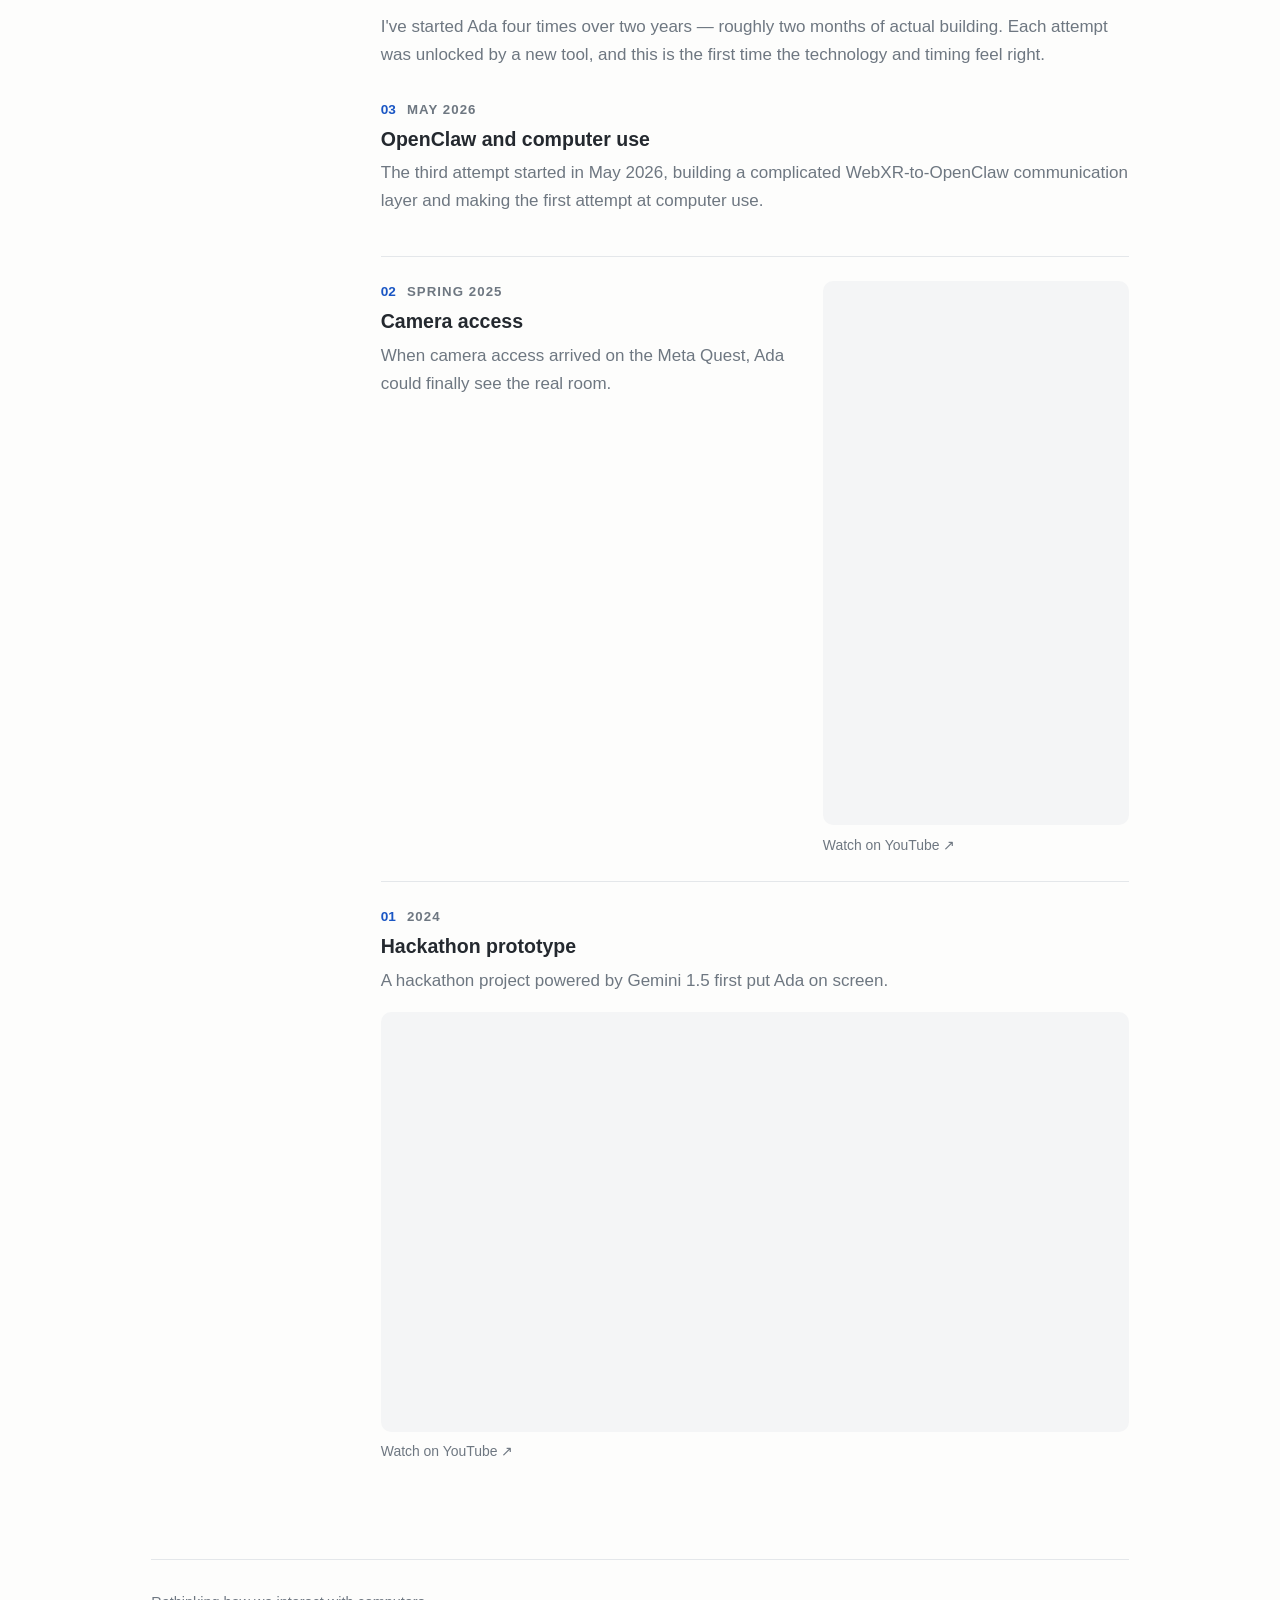
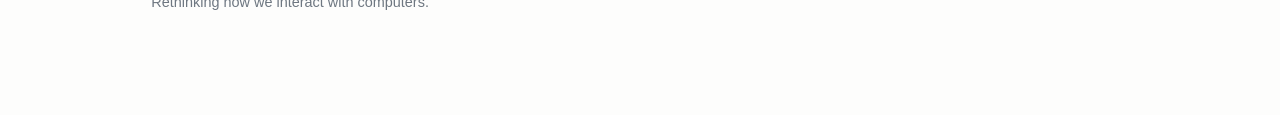
==== commit 715944d5: "site: add favicon and fix YouTube player permissions" ====
--- a/docs/index.html
+++ b/docs/index.html
@@ -6,6 +6,7 @@
 <title>Ada — Rethinking how we interact with computers.</title>
 <meta name="description" content="An open exploration of spatial computing, AI, and human-computer interaction.">
 <link rel="stylesheet" href="style.css?v=39e1df05e3bc">
+<link rel="icon" type="image/svg+xml" href="favicon.svg">
 <link rel="alternate" type="application/rss+xml" title="Ada feed" href="feed.xml">
 </head>
 <body>
@@ -81,7 +82,7 @@
 <h2>Previous attempts</h2>
 <p class="attempts-intro">I&#x27;ve started Ada four times over two years — roughly two months of actual building. Each attempt was unlocked by a new tool, and this is the first time the technology and timing feel right.</p>
 <ol class="attempt-list" reversed start="3">
-<li class="attempt" id="attempt-3"><div class="attempt-copy"><div class="attempt-head"><span class="attempt-number">03</span><span class="attempt-when">May 2026</span></div><h3>OpenClaw and computer use</h3><p class="attempt-text">The third attempt started in May 2026, building a complicated WebXR-to-OpenClaw communication layer and making the first attempt at computer use.</p></div></li><li class="attempt has-short" id="attempt-2"><div class="attempt-copy"><div class="attempt-head"><span class="attempt-number">02</span><span class="attempt-when">Spring 2025</span></div><h3>Camera access</h3><p class="attempt-text">When camera access arrived on the Meta Quest, Ada could finally see the real room.</p></div><figure class="video-frame vertical"><iframe src="https://www.youtube-nocookie.com/embed/LomnNzXoDPQ" title="Ada attempt 02: Camera access" loading="lazy" allow="accelerometer; autoplay; clipboard-write; encrypted-media; gyroscope; picture-in-picture; web-share" allowfullscreen></iframe></figure><p class="video-link"><a href="https://youtube.com/shorts/LomnNzXoDPQ" target="_blank" rel="noopener">Watch on YouTube ↗</a></p></li><li class="attempt" id="attempt-1"><div class="attempt-copy"><div class="attempt-head"><span class="attempt-number">01</span><span class="attempt-when">2024</span></div><h3>Hackathon prototype</h3><p class="attempt-text">A hackathon project powered by Gemini 1.5 first put Ada on screen.</p></div><figure class="video-frame"><iframe src="https://www.youtube-nocookie.com/embed/xwrFapQobRY" title="Ada attempt 01: Hackathon prototype" loading="lazy" allow="accelerometer; autoplay; clipboard-write; encrypted-media; gyroscope; picture-in-picture; web-share" allowfullscreen></iframe></figure><p class="video-link"><a href="https://youtu.be/xwrFapQobRY" target="_blank" rel="noopener">Watch on YouTube ↗</a></p></li>
+<li class="attempt" id="attempt-3"><div class="attempt-copy"><div class="attempt-head"><span class="attempt-number">03</span><span class="attempt-when">May 2026</span></div><h3>OpenClaw and computer use</h3><p class="attempt-text">The third attempt started in May 2026, building a complicated WebXR-to-OpenClaw communication layer and making the first attempt at computer use.</p></div></li><li class="attempt has-short" id="attempt-2"><div class="attempt-copy"><div class="attempt-head"><span class="attempt-number">02</span><span class="attempt-when">Spring 2025</span></div><h3>Camera access</h3><p class="attempt-text">When camera access arrived on the Meta Quest, Ada could finally see the real room.</p></div><figure class="video-frame vertical"><iframe src="https://www.youtube-nocookie.com/embed/LomnNzXoDPQ" title="Ada attempt 02: Camera access" loading="lazy" allow="accelerometer; autoplay; clipboard-write; compute-pressure; encrypted-media; gyroscope; picture-in-picture; web-share" allowfullscreen></iframe></figure><p class="video-link"><a href="https://youtube.com/shorts/LomnNzXoDPQ" target="_blank" rel="noopener">Watch on YouTube ↗</a></p></li><li class="attempt" id="attempt-1"><div class="attempt-copy"><div class="attempt-head"><span class="attempt-number">01</span><span class="attempt-when">2024</span></div><h3>Hackathon prototype</h3><p class="attempt-text">A hackathon project powered by Gemini 1.5 first put Ada on screen.</p></div><figure class="video-frame"><iframe src="https://www.youtube-nocookie.com/embed/xwrFapQobRY" title="Ada attempt 01: Hackathon prototype" loading="lazy" allow="accelerometer; autoplay; clipboard-write; compute-pressure; encrypted-media; gyroscope; picture-in-picture; web-share" allowfullscreen></iframe></figure><p class="video-link"><a href="https://youtu.be/xwrFapQobRY" target="_blank" rel="noopener">Watch on YouTube ↗</a></p></li>
 </ol>
 </section>
 </div>
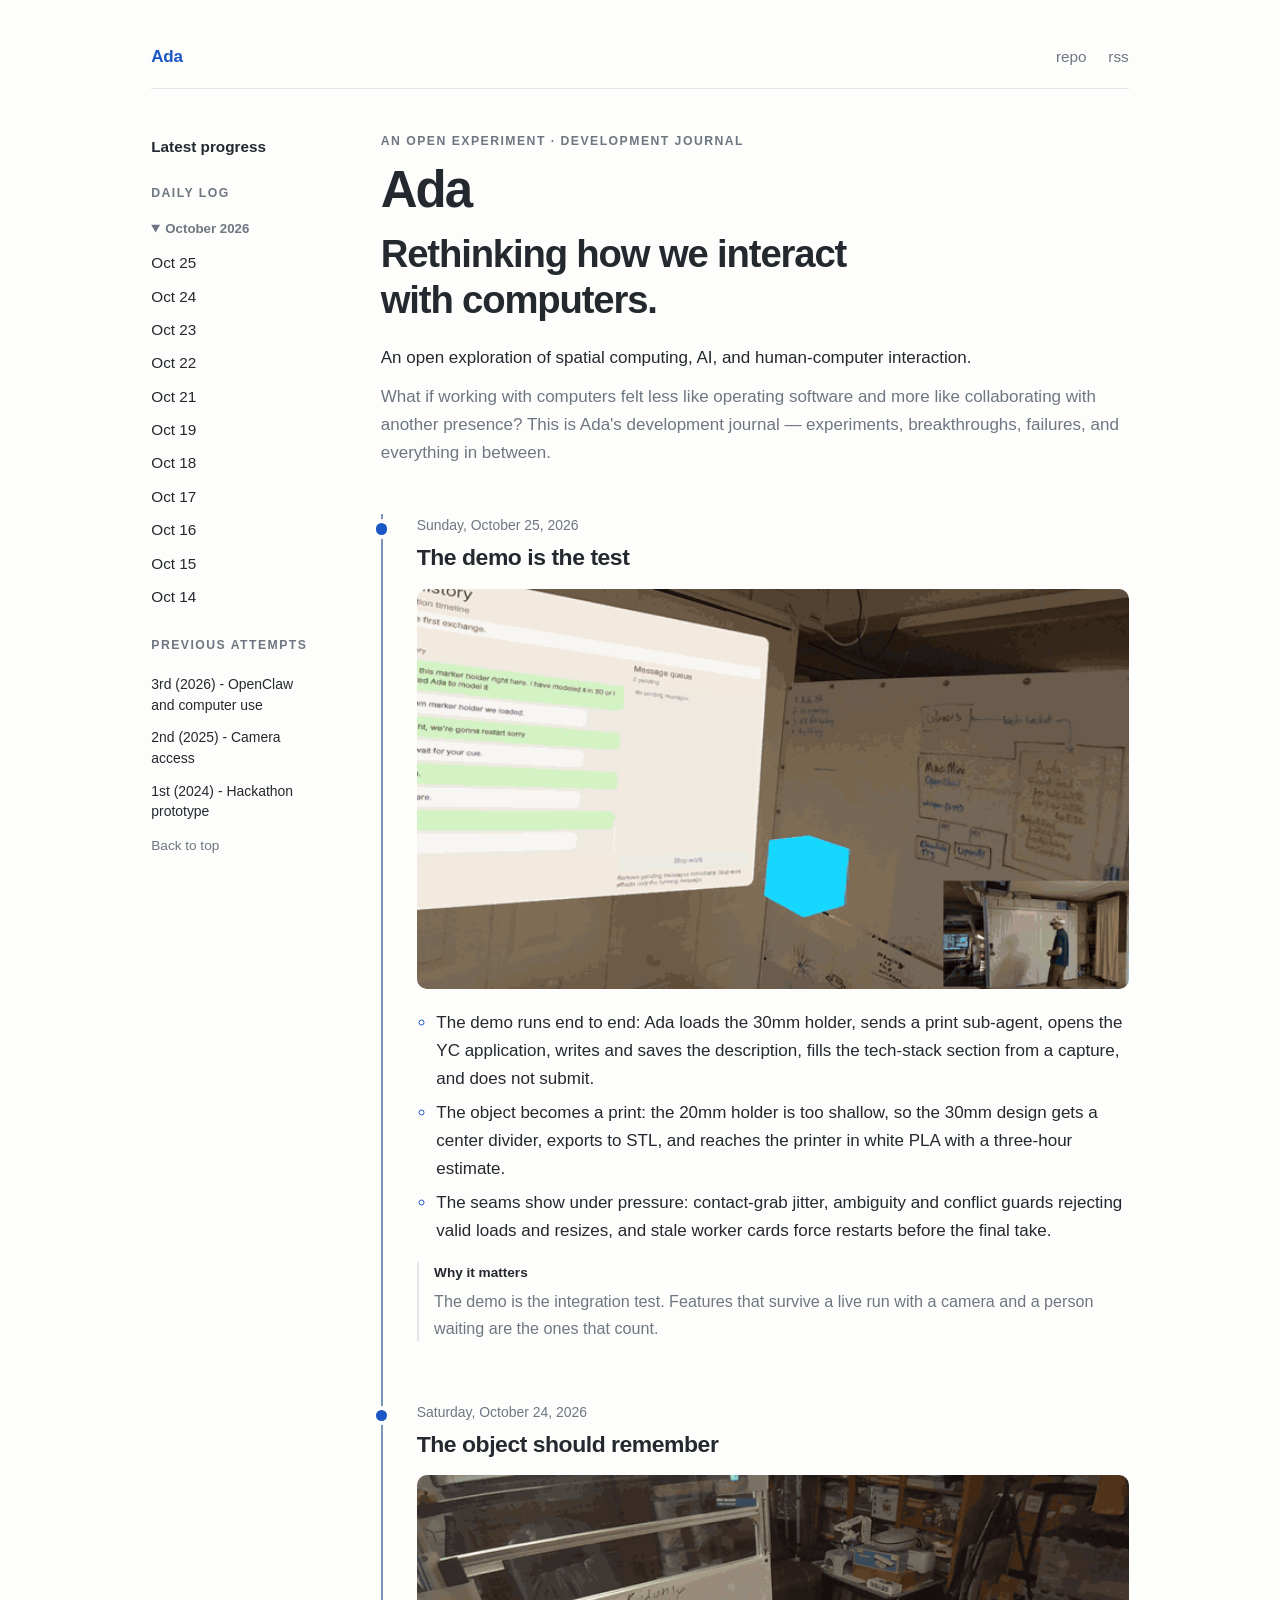
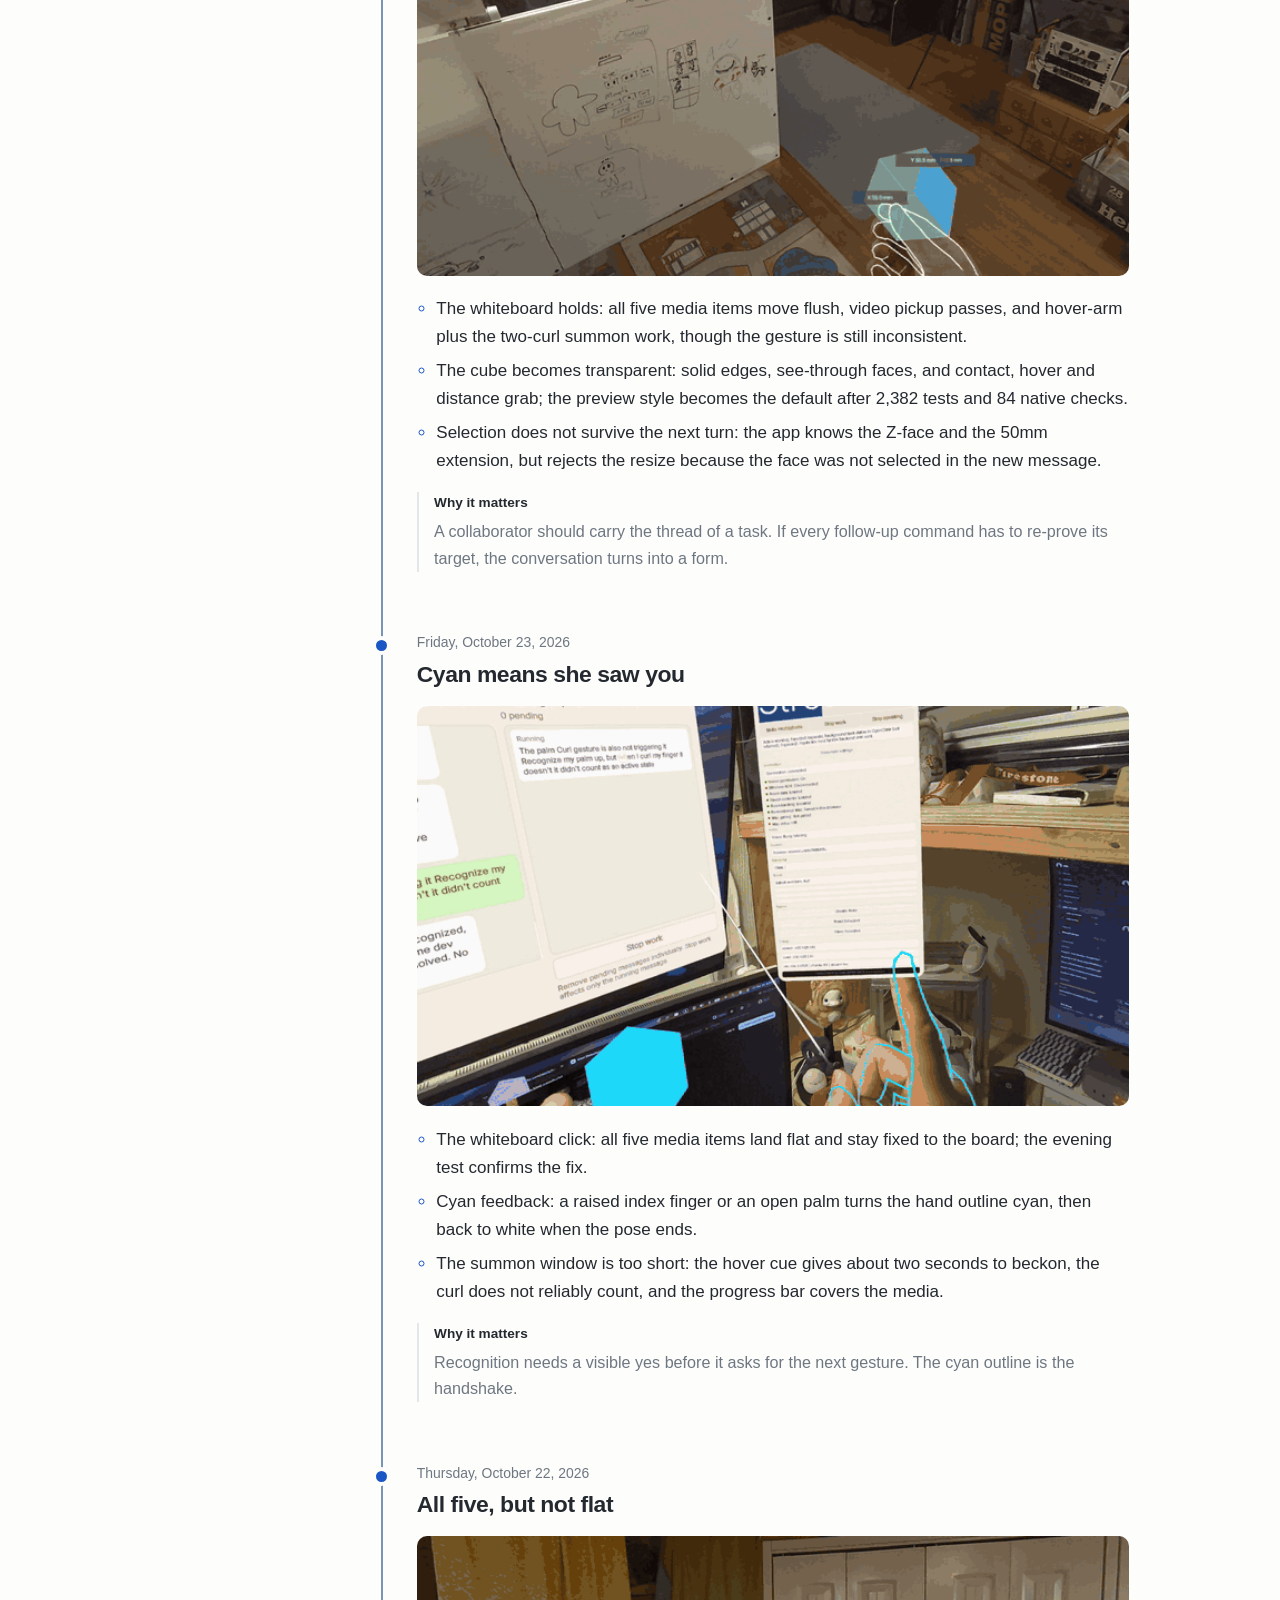
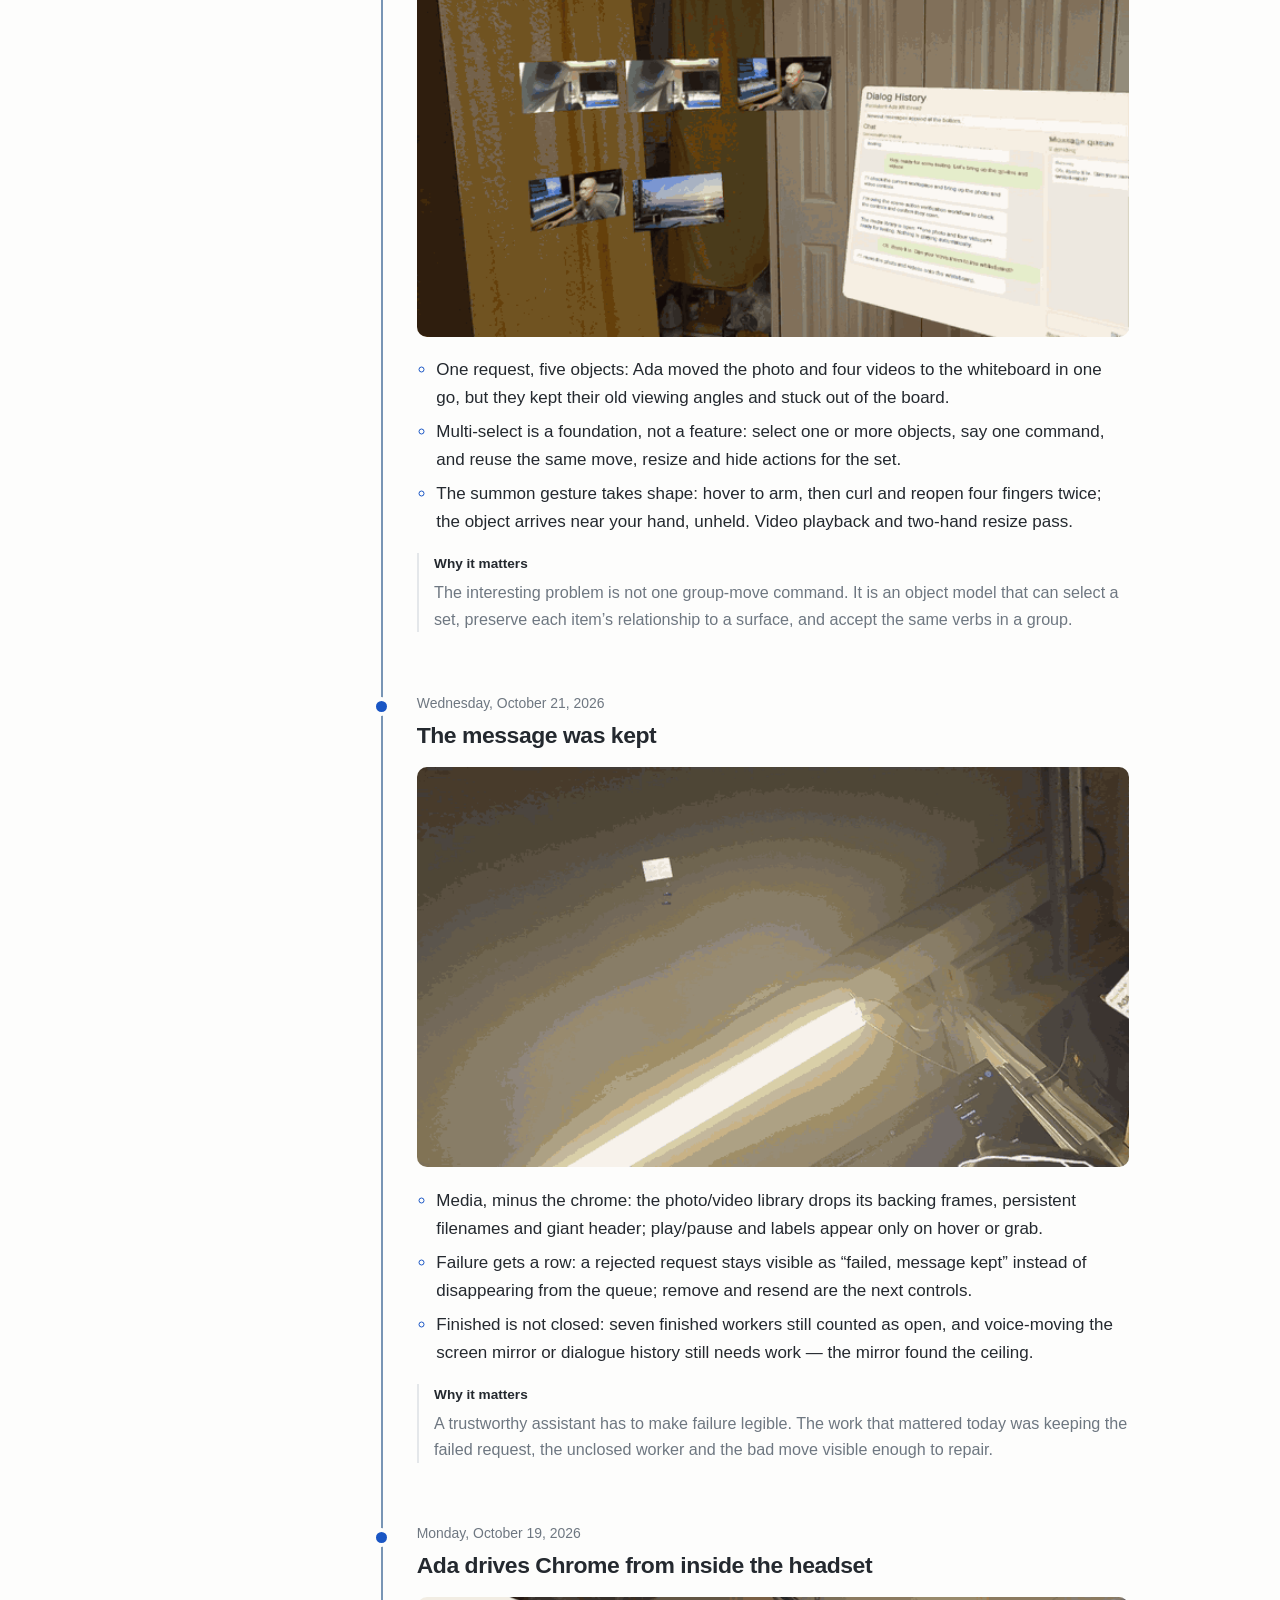
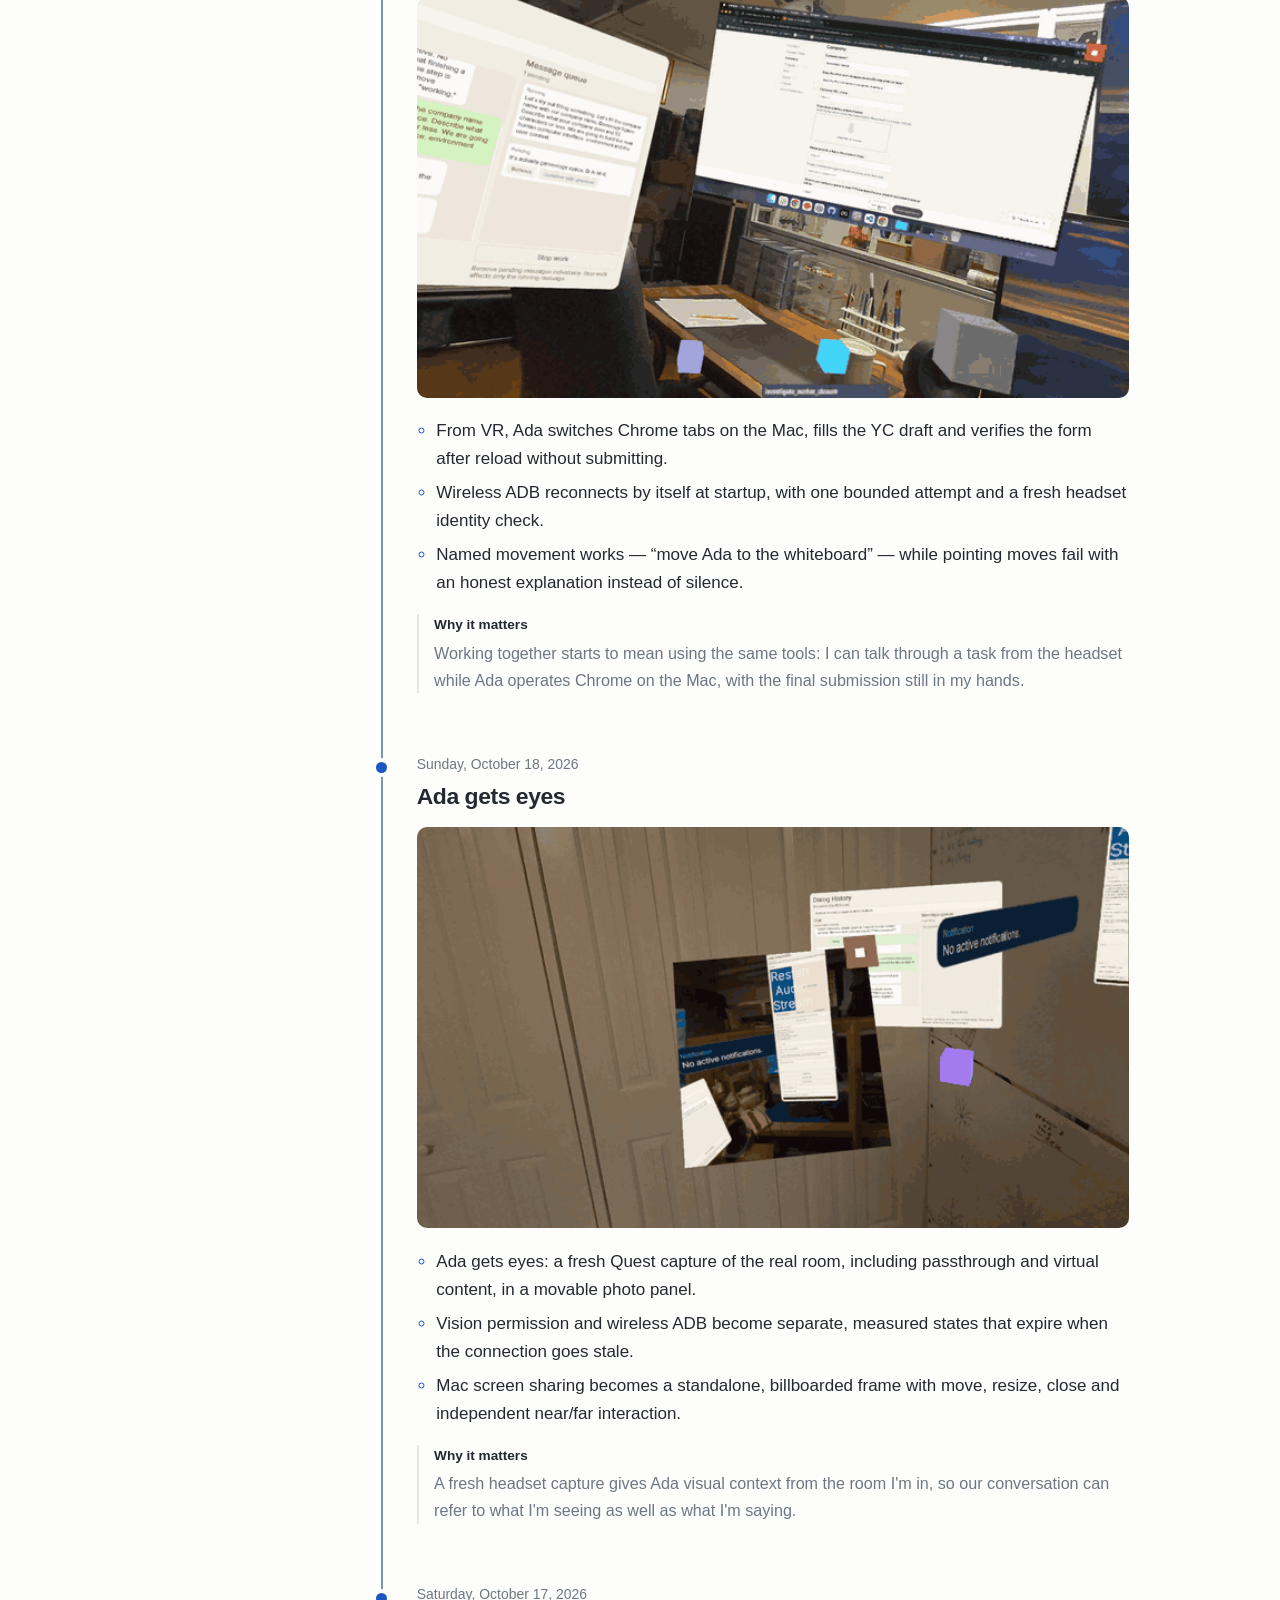
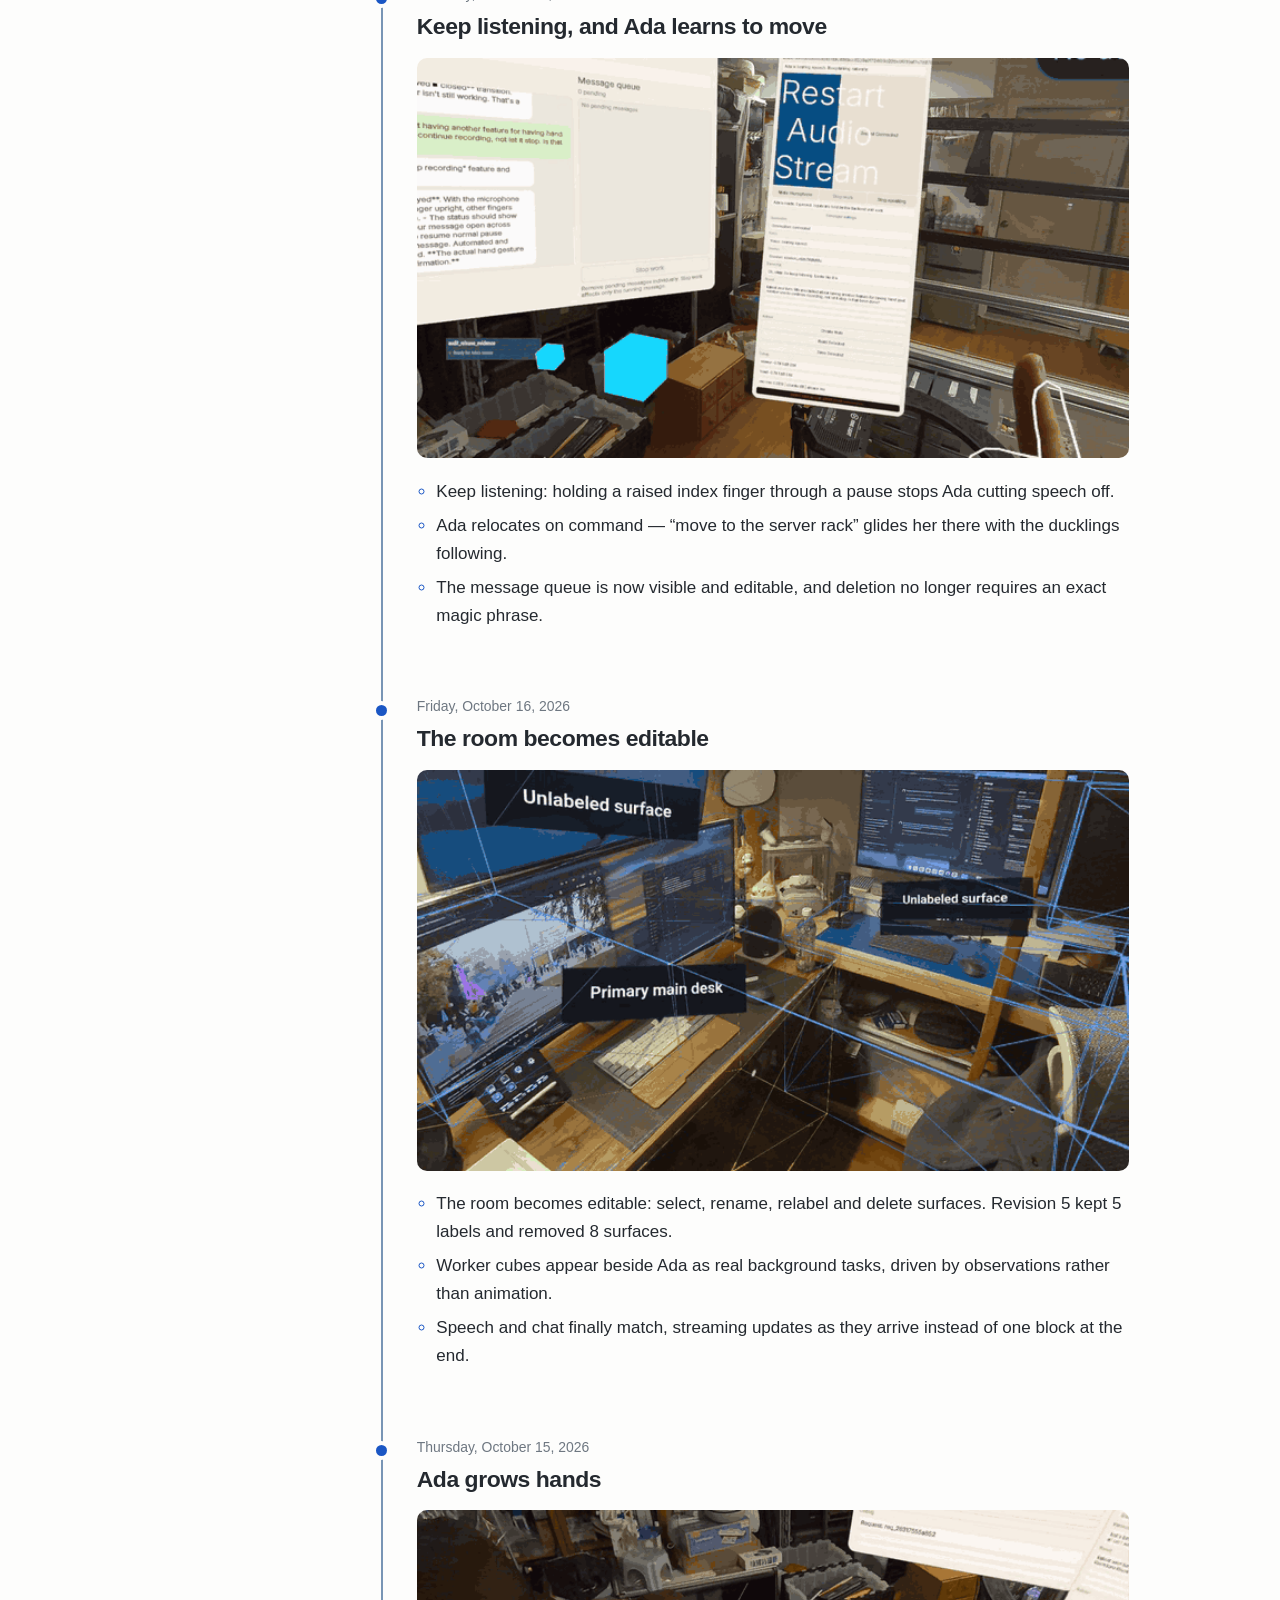
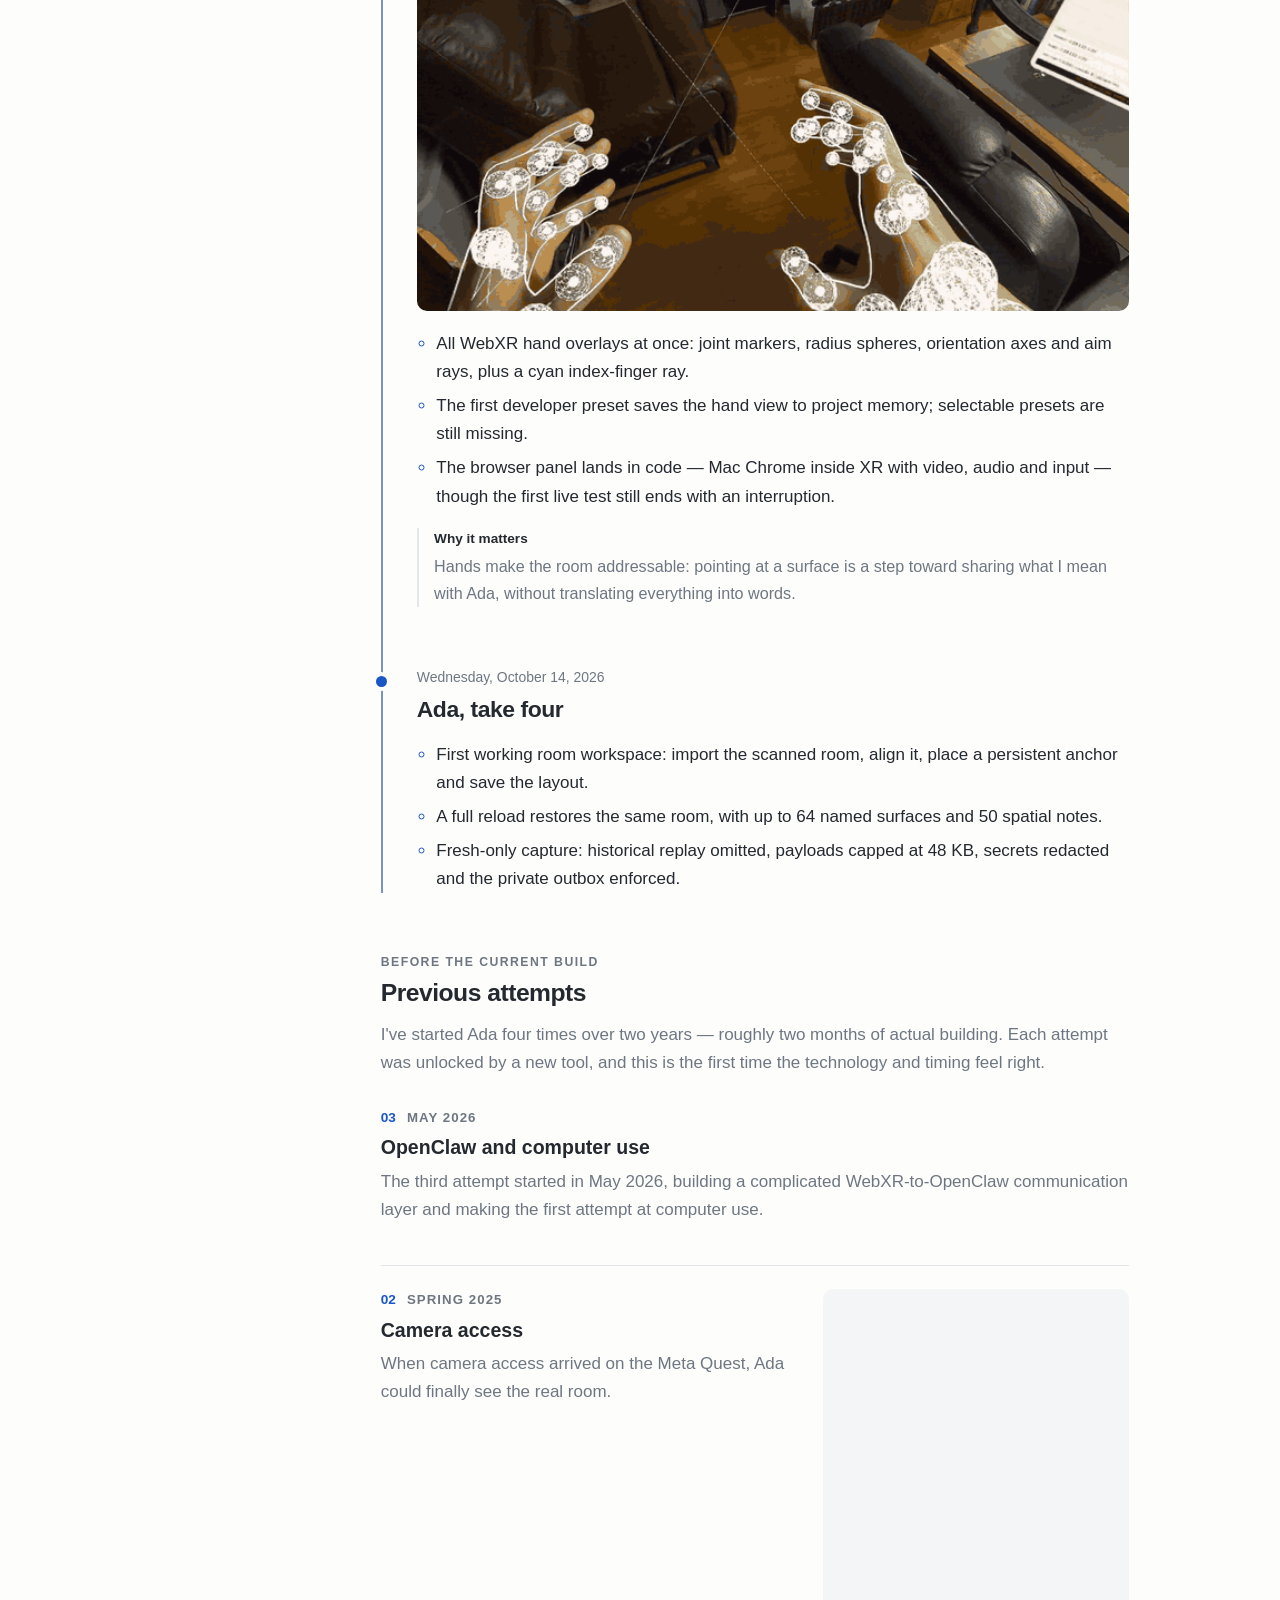
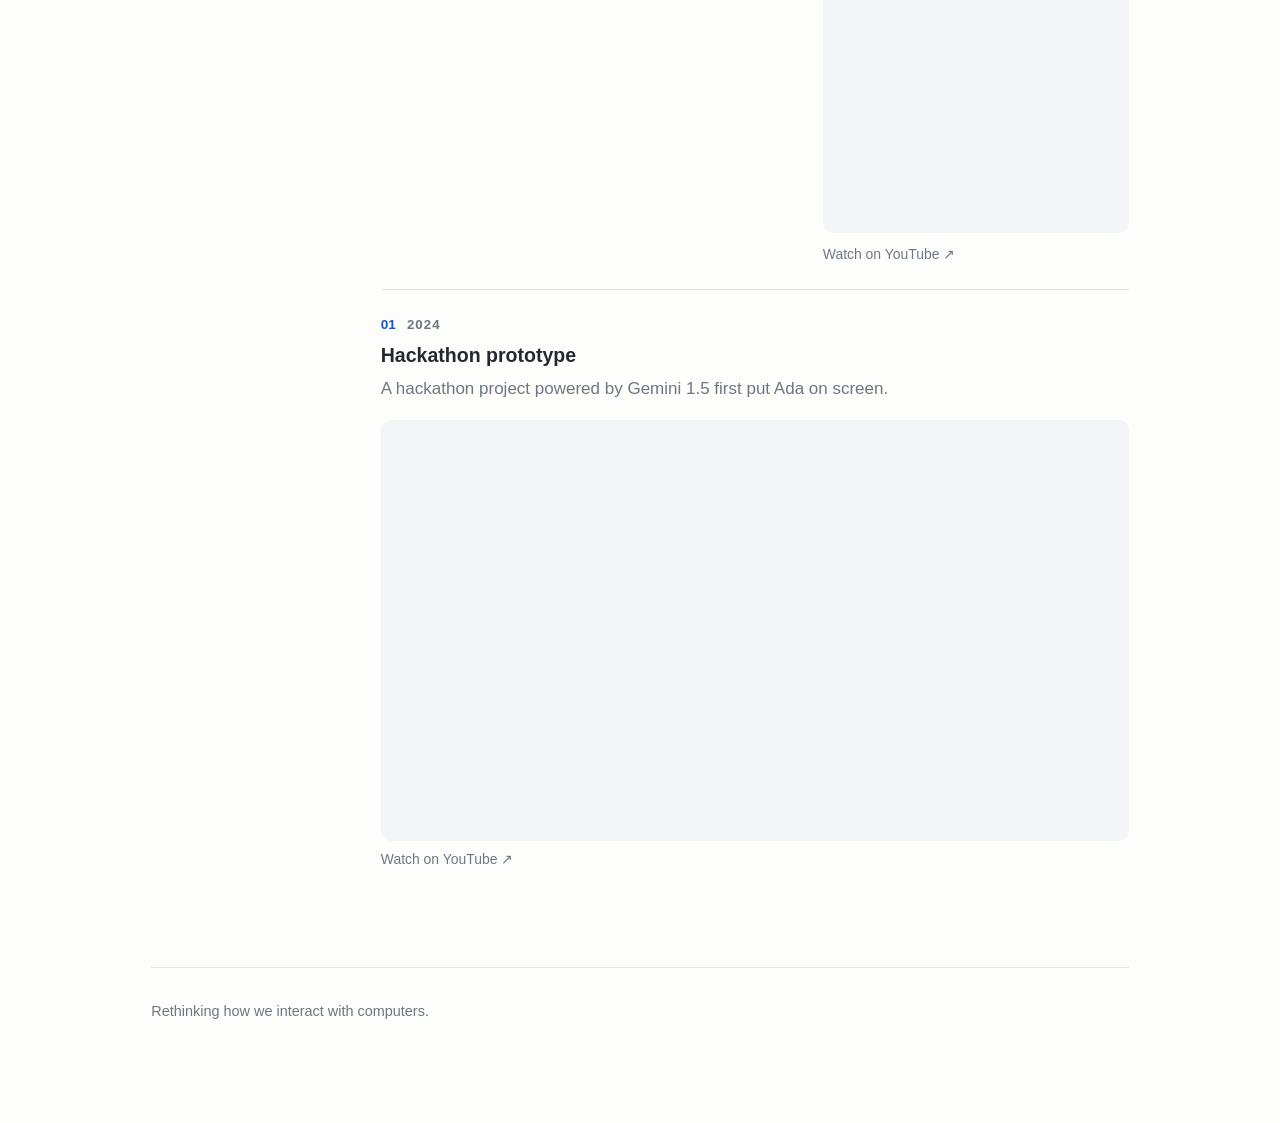
==== commit 9120c9b8: "daily: add 2026-10-21 through 2026-10-25" ====
--- a/docs/index.html
+++ b/docs/index.html
@@ -24,7 +24,7 @@
 <div class="nav-content">
 <a class="nav-overview" href="#latest">Latest progress</a>
 <p class="nav-label">Daily log</p>
-<details class="nav-month" open><summary>October 2026</summary><ul><li><a href="#2026-10-19">Oct 19</a></li><li><a href="#2026-10-18">Oct 18</a></li><li><a href="#2026-10-17">Oct 17</a></li><li><a href="#2026-10-16">Oct 16</a></li><li><a href="#2026-10-15">Oct 15</a></li><li><a href="#2026-10-14">Oct 14</a></li></ul></details>
+<details class="nav-month" open><summary>October 2026</summary><ul><li><a href="#2026-10-25">Oct 25</a></li><li><a href="#2026-10-24">Oct 24</a></li><li><a href="#2026-10-23">Oct 23</a></li><li><a href="#2026-10-22">Oct 22</a></li><li><a href="#2026-10-21">Oct 21</a></li><li><a href="#2026-10-19">Oct 19</a></li><li><a href="#2026-10-18">Oct 18</a></li><li><a href="#2026-10-17">Oct 17</a></li><li><a href="#2026-10-16">Oct 16</a></li><li><a href="#2026-10-15">Oct 15</a></li><li><a href="#2026-10-14">Oct 14</a></li></ul></details>
 <p class="nav-label">Previous attempts</p><ul class="nav-attempts"><li><a href="#attempt-3">3rd (2026) - OpenClaw and computer use</a></li><li><a href="#attempt-2">2nd (2025) - Camera access</a></li><li><a href="#attempt-1">1st (2024) - Hackathon prototype</a></li></ul>
 <a class="nav-top" href="#top">Back to top</a>
 </div>
@@ -39,10 +39,40 @@
 </div>
 <div class="timeline" id="latest">
 <ol class="timeline-list" id="current-log" aria-label="Daily log">
-<li class="entry" id="2026-10-19">
+<li class="entry" id="2026-10-25">
+<time class="entry-date" datetime="2026-10-25">Sunday, October 25, 2026</time>
+<h2>The demo is the test</h2>
+<figure class="entry-media"><img src="media/gifs/2026-10-25.gif" alt="The demo is the test" width="640" height="360" loading="eager" decoding="async"></figure>
+<ul class="entry-highlights"><li>The demo runs end to end: Ada loads the 30mm holder, sends a print sub-agent, opens the YC application, writes and saves the description, fills the tech-stack section from a capture, and does not submit.</li><li>The object becomes a print: the 20mm holder is too shallow, so the 30mm design gets a center divider, exports to STL, and reaches the printer in white PLA with a three-hour estimate.</li><li>The seams show under pressure: contact-grab jitter, ambiguity and conflict guards rejecting valid loads and resizes, and stale worker cards force restarts before the final take.</li></ul>
+<p class="entry-why"><span>Why it matters</span> The demo is the integration test. Features that survive a live run with a camera and a person waiting are the ones that count.</p>
+</li><li class="entry" id="2026-10-24">
+<time class="entry-date" datetime="2026-10-24">Saturday, October 24, 2026</time>
+<h2>The object should remember</h2>
+<figure class="entry-media"><img src="media/gifs/2026-10-24.gif" alt="The object should remember" width="640" height="360" loading="lazy" decoding="async"></figure>
+<ul class="entry-highlights"><li>The whiteboard holds: all five media items move flush, video pickup passes, and hover-arm plus the two-curl summon work, though the gesture is still inconsistent.</li><li>The cube becomes transparent: solid edges, see-through faces, and contact, hover and distance grab; the preview style becomes the default after 2,382 tests and 84 native checks.</li><li>Selection does not survive the next turn: the app knows the Z-face and the 50mm extension, but rejects the resize because the face was not selected in the new message.</li></ul>
+<p class="entry-why"><span>Why it matters</span> A collaborator should carry the thread of a task. If every follow-up command has to re-prove its target, the conversation turns into a form.</p>
+</li><li class="entry" id="2026-10-23">
+<time class="entry-date" datetime="2026-10-23">Friday, October 23, 2026</time>
+<h2>Cyan means she saw you</h2>
+<figure class="entry-media"><img src="media/gifs/2026-10-23.gif" alt="Cyan means she saw you" width="640" height="360" loading="lazy" decoding="async"></figure>
+<ul class="entry-highlights"><li>The whiteboard click: all five media items land flat and stay fixed to the board; the evening test confirms the fix.</li><li>Cyan feedback: a raised index finger or an open palm turns the hand outline cyan, then back to white when the pose ends.</li><li>The summon window is too short: the hover cue gives about two seconds to beckon, the curl does not reliably count, and the progress bar covers the media.</li></ul>
+<p class="entry-why"><span>Why it matters</span> Recognition needs a visible yes before it asks for the next gesture. The cyan outline is the handshake.</p>
+</li><li class="entry" id="2026-10-22">
+<time class="entry-date" datetime="2026-10-22">Thursday, October 22, 2026</time>
+<h2>All five, but not flat</h2>
+<figure class="entry-media"><img src="media/gifs/2026-10-22.gif" alt="All five, but not flat" width="640" height="360" loading="lazy" decoding="async"></figure>
+<ul class="entry-highlights"><li>One request, five objects: Ada moved the photo and four videos to the whiteboard in one go, but they kept their old viewing angles and stuck out of the board.</li><li>Multi-select is a foundation, not a feature: select one or more objects, say one command, and reuse the same move, resize and hide actions for the set.</li><li>The summon gesture takes shape: hover to arm, then curl and reopen four fingers twice; the object arrives near your hand, unheld. Video playback and two-hand resize pass.</li></ul>
+<p class="entry-why"><span>Why it matters</span> The interesting problem is not one group-move command. It is an object model that can select a set, preserve each item’s relationship to a surface, and accept the same verbs in a group.</p>
+</li><li class="entry" id="2026-10-21">
+<time class="entry-date" datetime="2026-10-21">Wednesday, October 21, 2026</time>
+<h2>The message was kept</h2>
+<figure class="entry-media"><img src="media/gifs/2026-10-21.gif" alt="The message was kept" width="640" height="360" loading="lazy" decoding="async"></figure>
+<ul class="entry-highlights"><li>Media, minus the chrome: the photo/video library drops its backing frames, persistent filenames and giant header; play/pause and labels appear only on hover or grab.</li><li>Failure gets a row: a rejected request stays visible as “failed, message kept” instead of disappearing from the queue; remove and resend are the next controls.</li><li>Finished is not closed: seven finished workers still counted as open, and voice-moving the screen mirror or dialogue history still needs work — the mirror found the ceiling.</li></ul>
+<p class="entry-why"><span>Why it matters</span> A trustworthy assistant has to make failure legible. The work that mattered today was keeping the failed request, the unclosed worker and the bad move visible enough to repair.</p>
+</li><li class="entry" id="2026-10-19">
 <time class="entry-date" datetime="2026-10-19">Monday, October 19, 2026</time>
 <h2>Ada drives Chrome from inside the headset</h2>
-<figure class="entry-media"><img src="media/gifs/2026-10-19.gif" alt="Ada drives Chrome from inside the headset" width="640" height="360" loading="eager" decoding="async"></figure>
+<figure class="entry-media"><img src="media/gifs/2026-10-19.gif" alt="Ada drives Chrome from inside the headset" width="640" height="360" loading="lazy" decoding="async"></figure>
 <ul class="entry-highlights"><li>From VR, Ada switches Chrome tabs on the Mac, fills the YC draft and verifies the form after reload without submitting.</li><li>Wireless ADB reconnects by itself at startup, with one bounded attempt and a fresh headset identity check.</li><li>Named movement works — “move Ada to the whiteboard” — while pointing moves fail with an honest explanation instead of silence.</li></ul>
 <p class="entry-why"><span>Why it matters</span> Working together starts to mean using the same tools: I can talk through a task from the headset while Ada operates Chrome on the Mac, with the final submission still in my hands.</p>
 </li><li class="entry" id="2026-10-18">
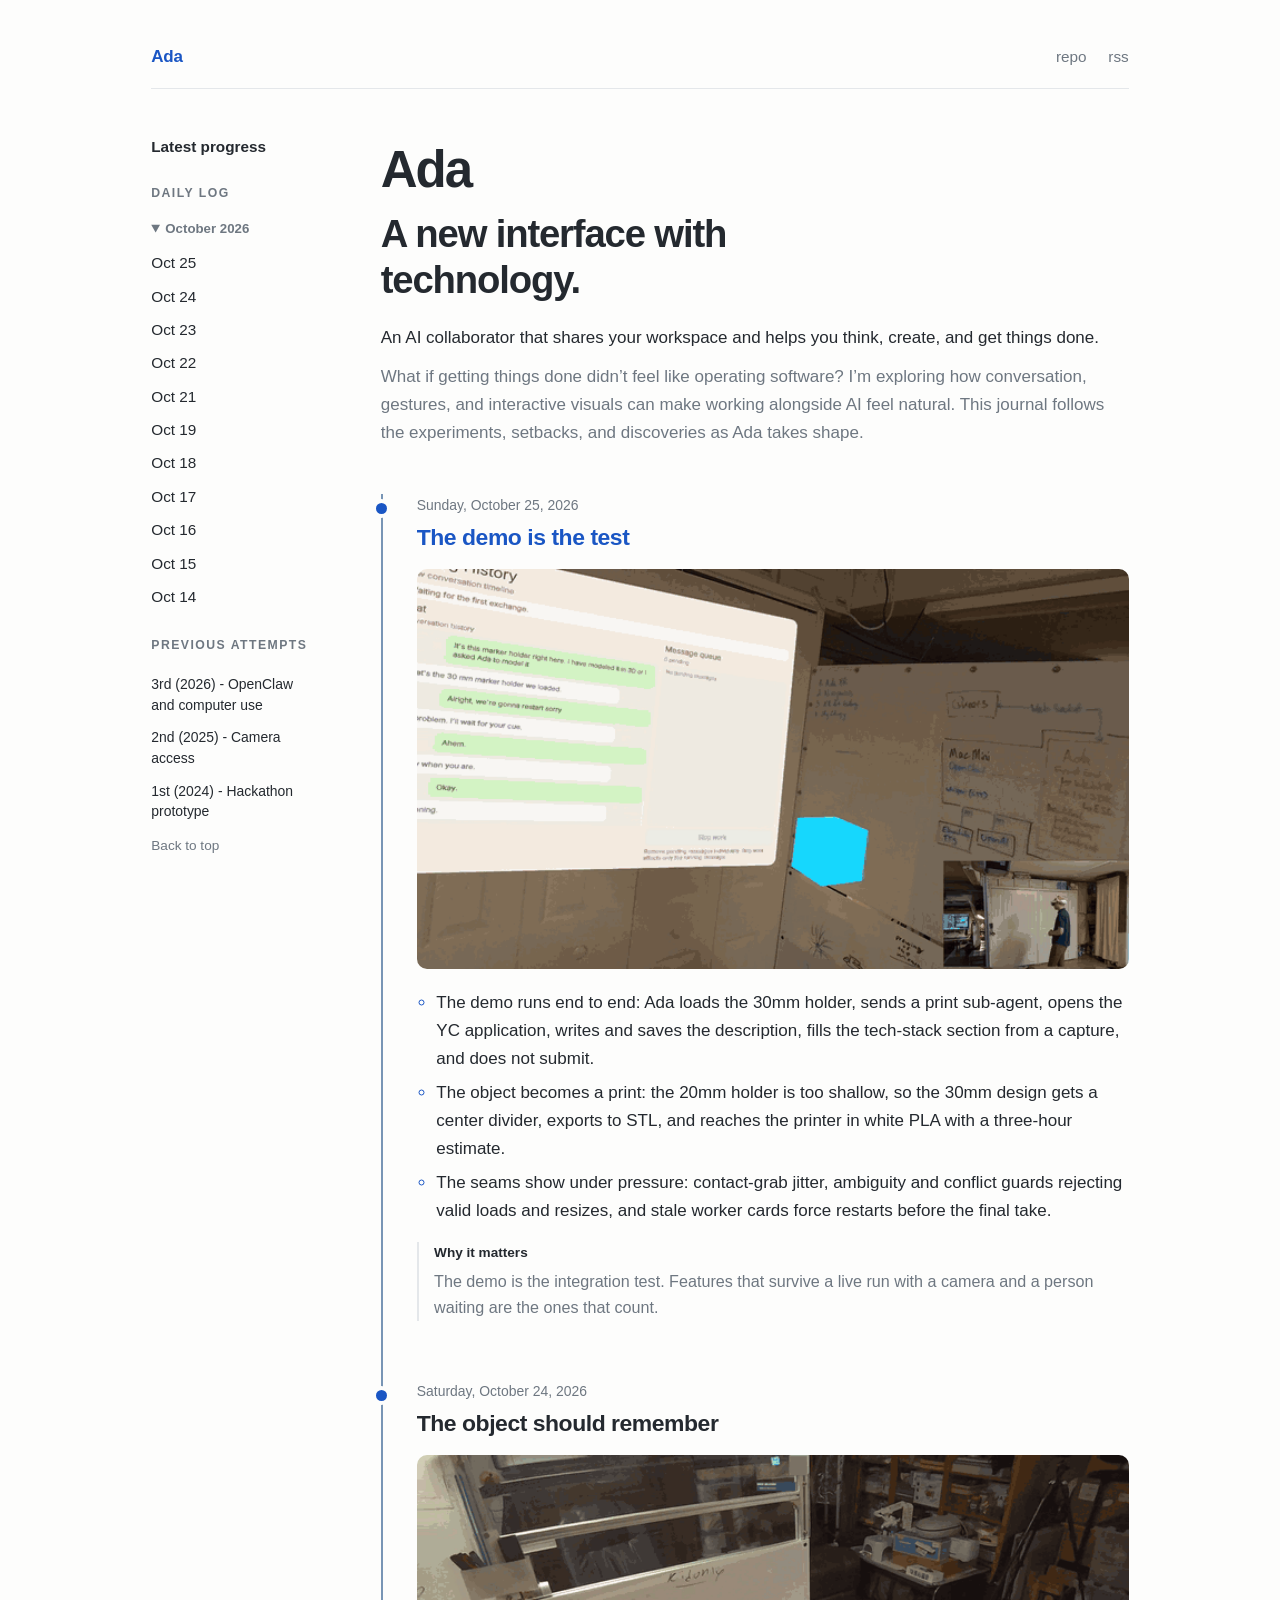
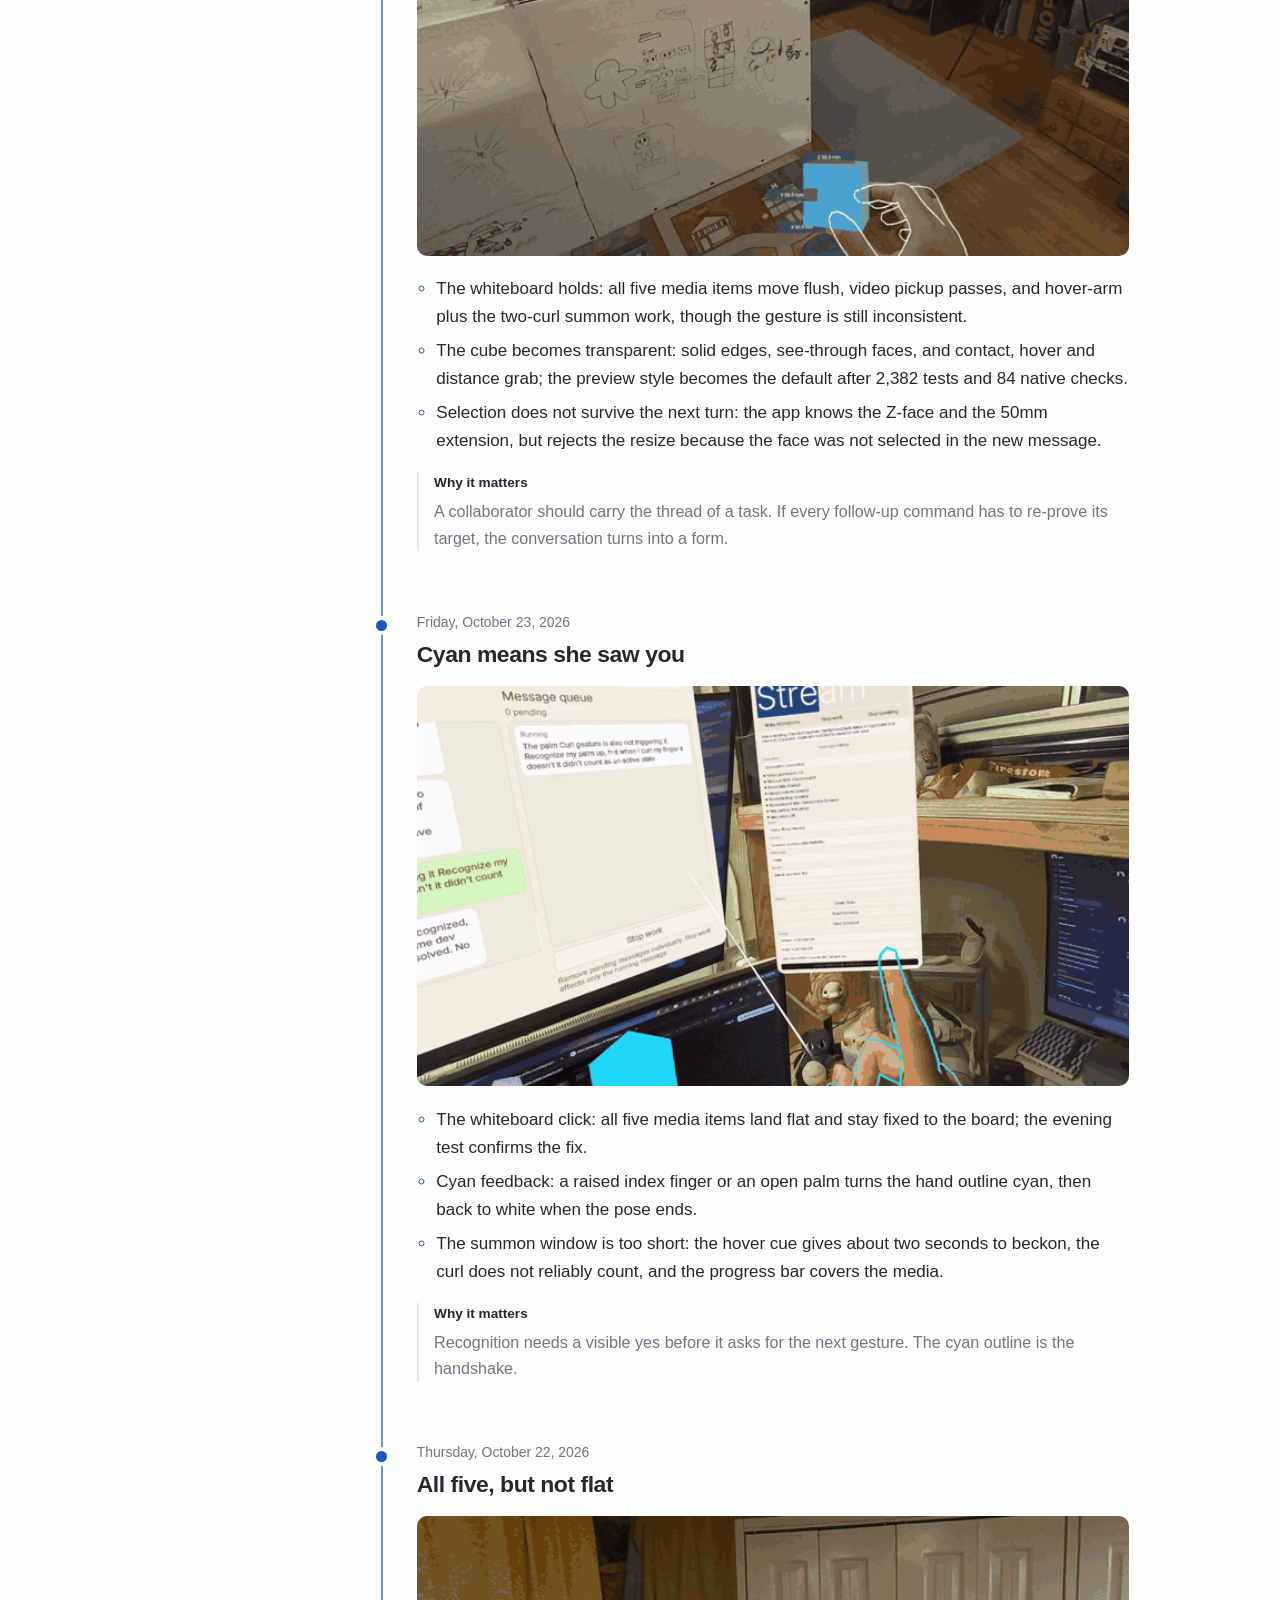
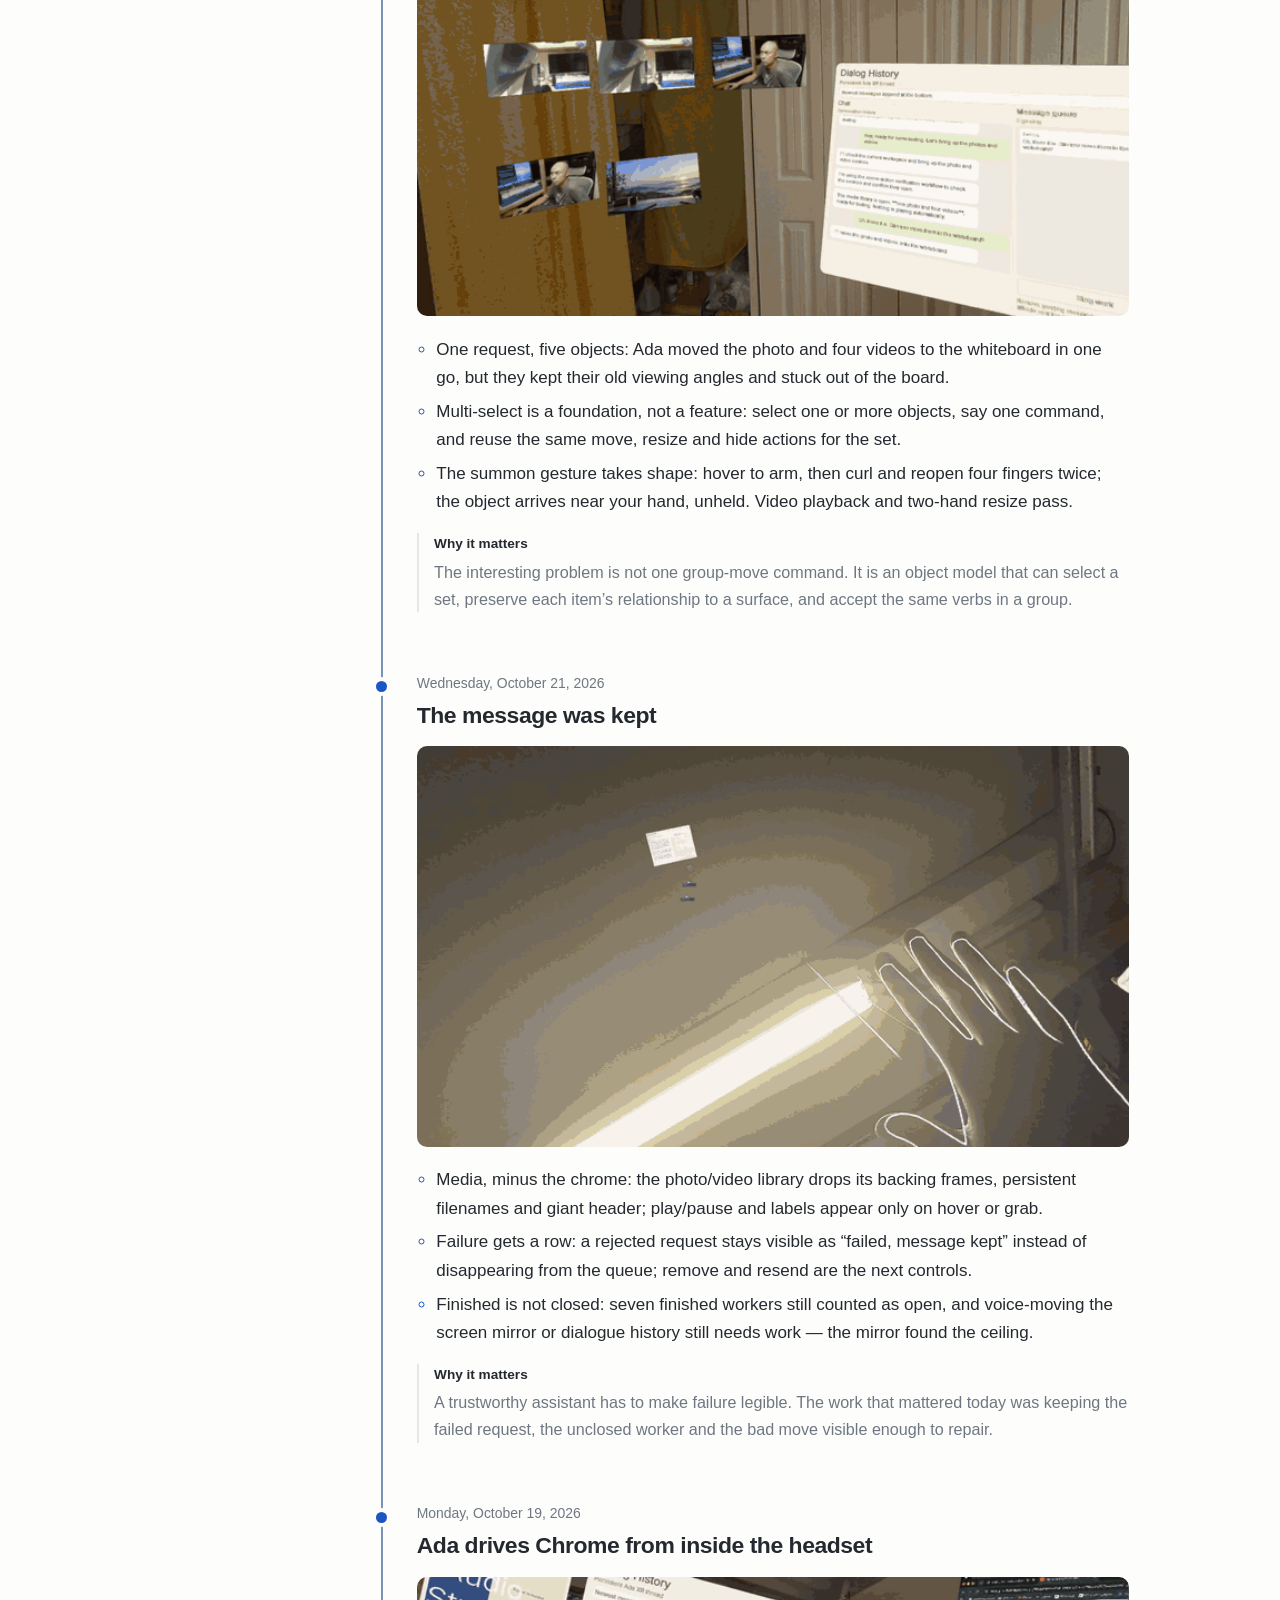
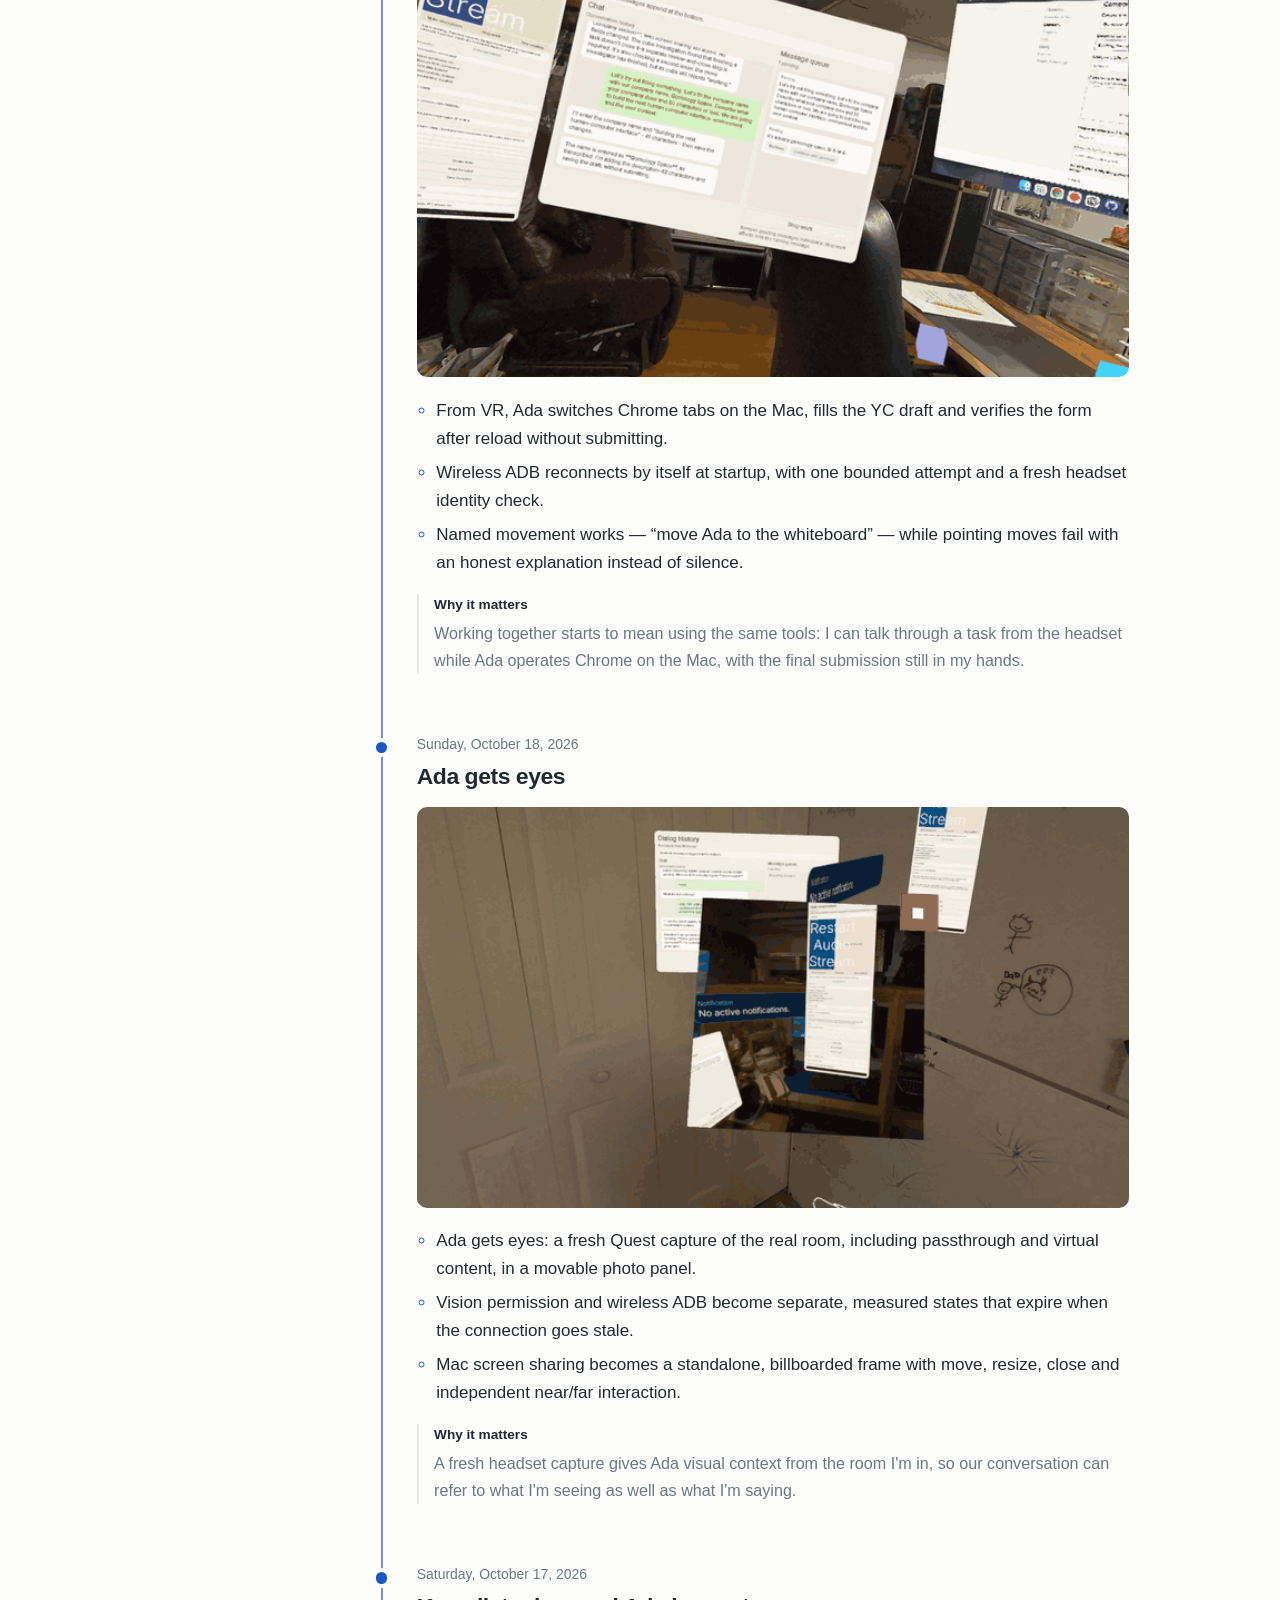
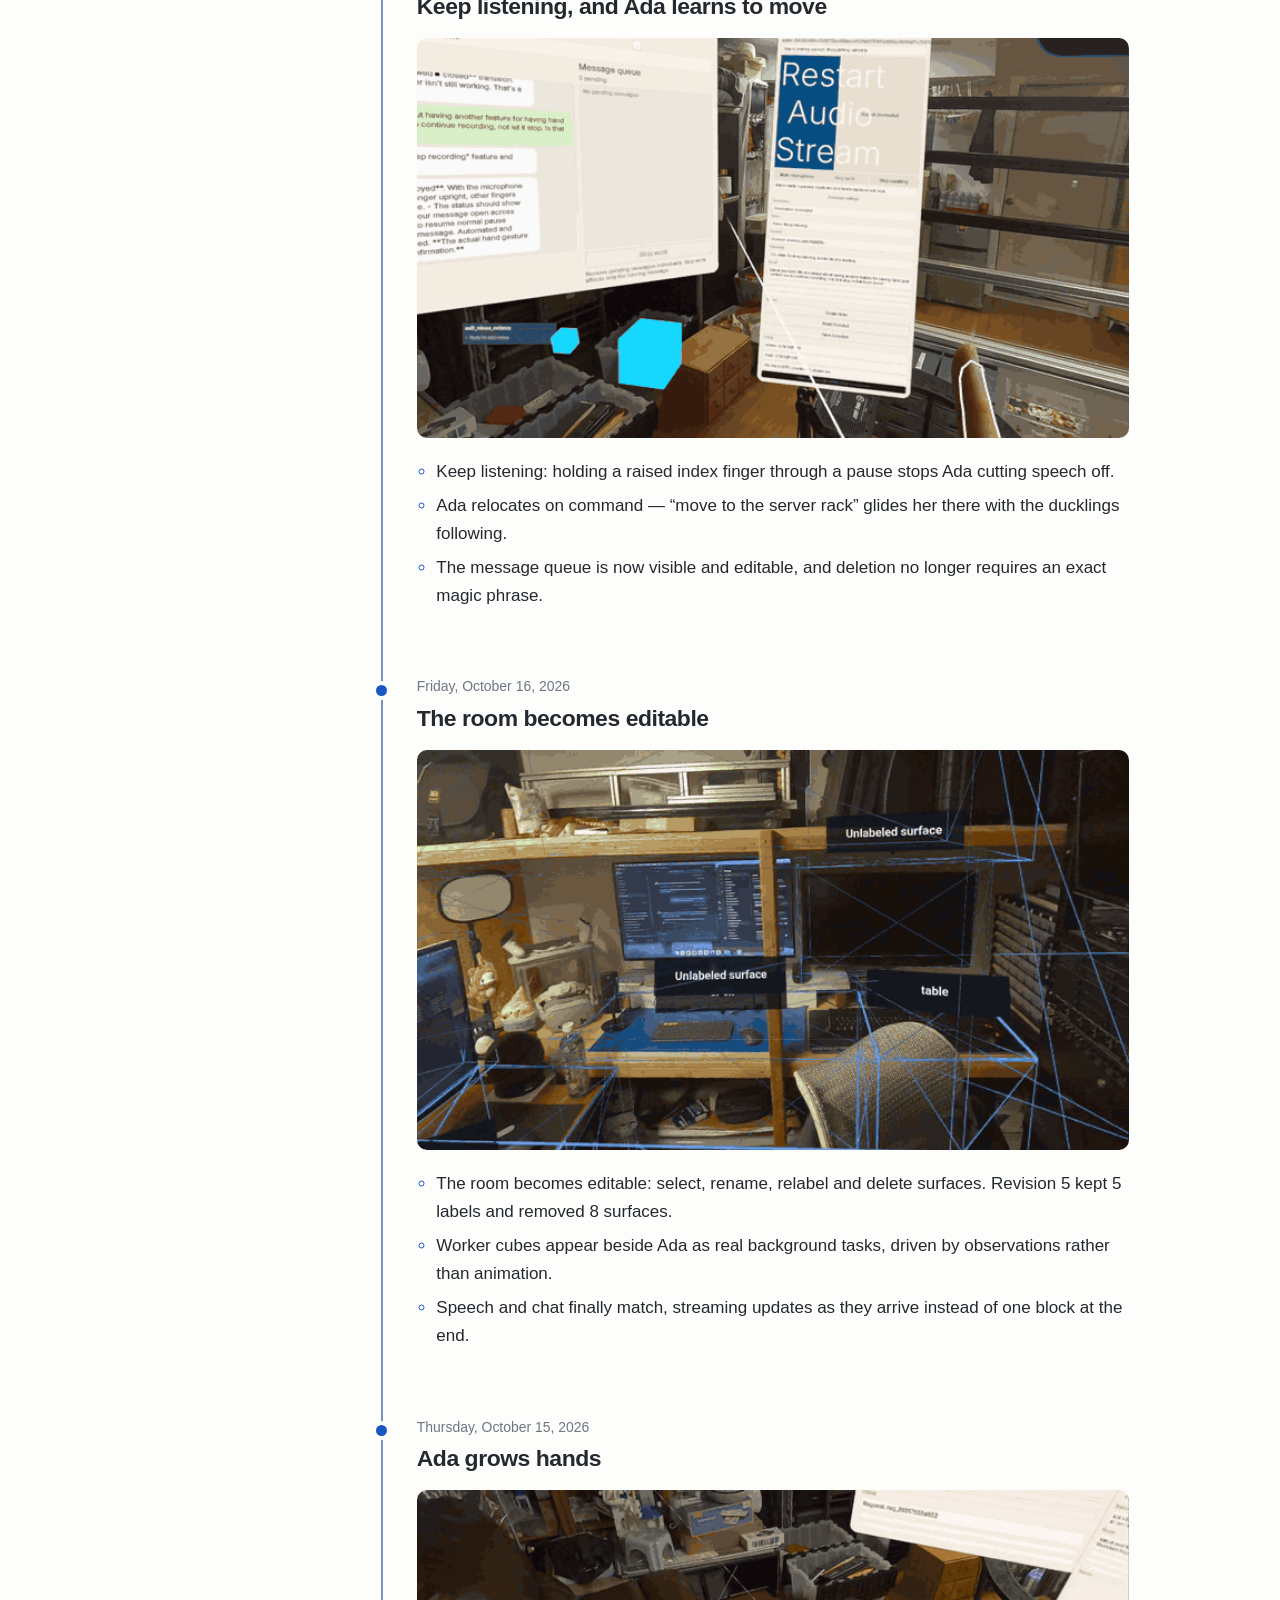
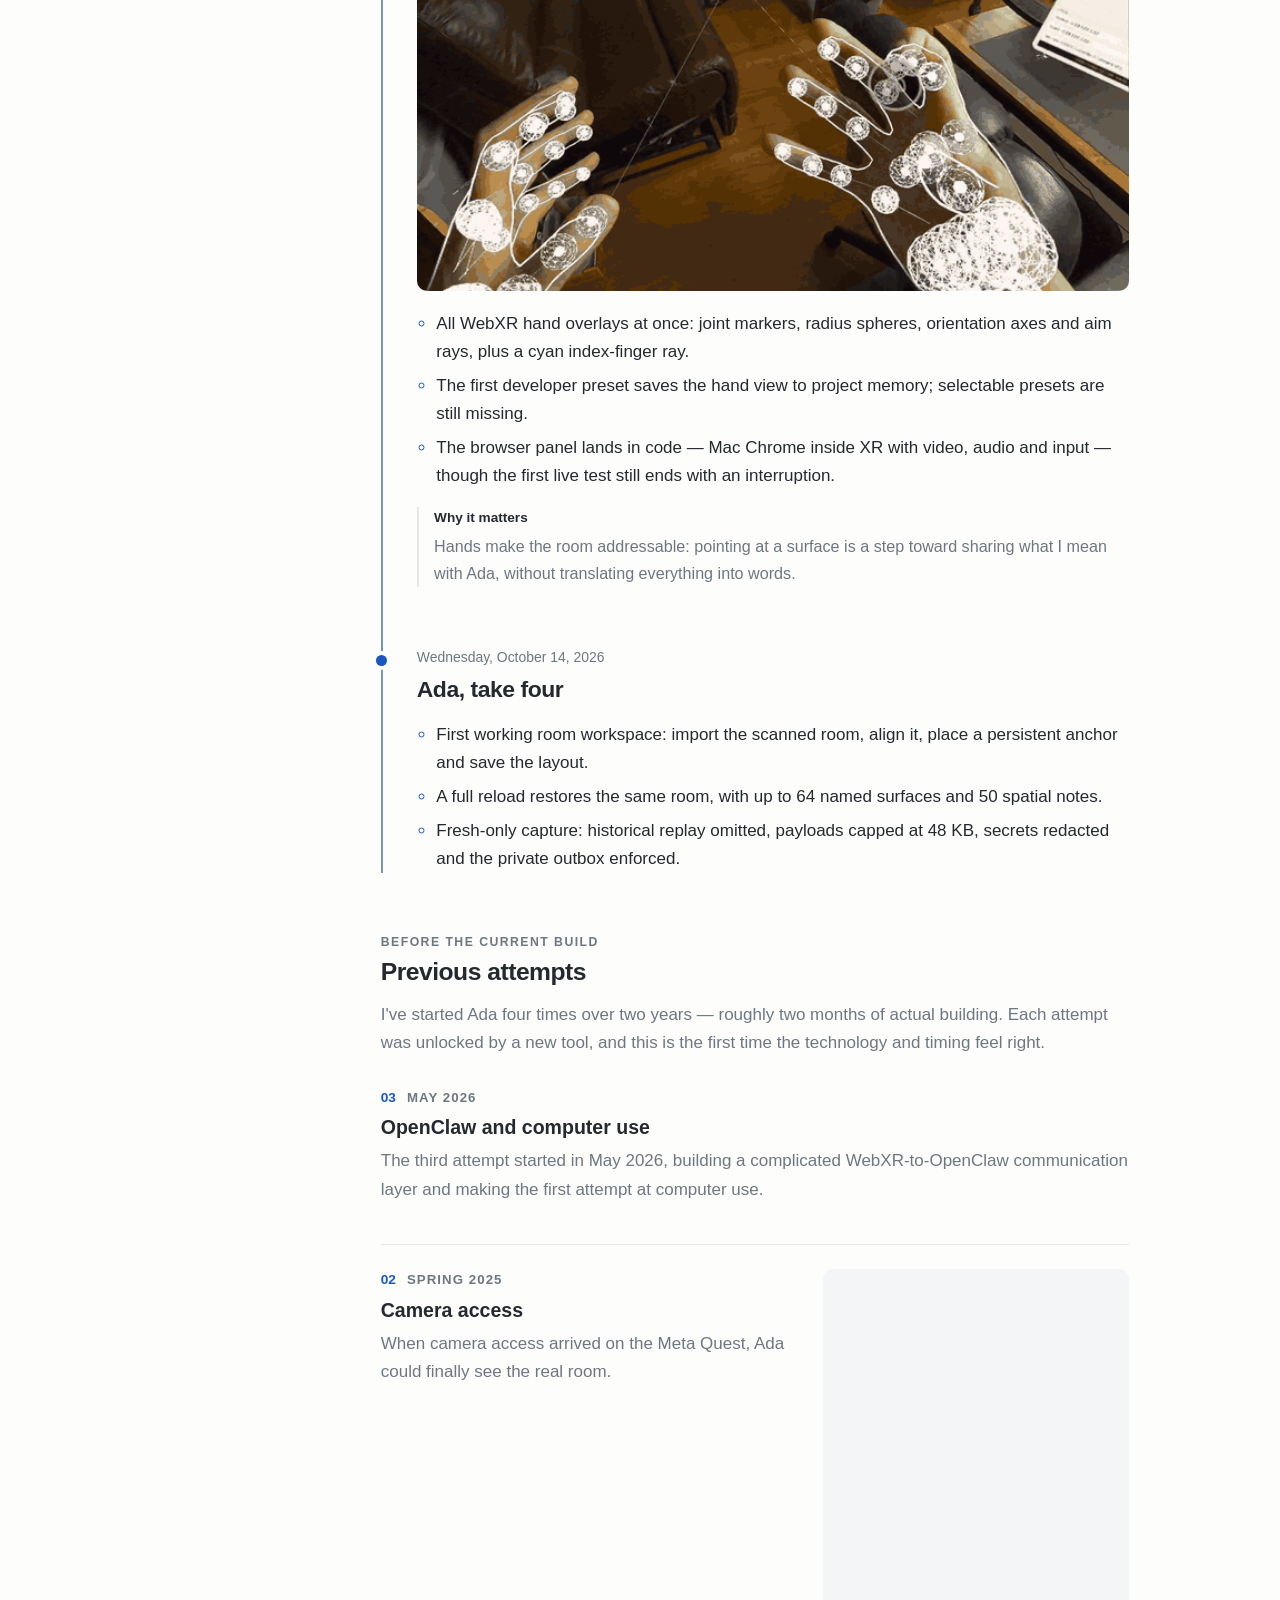
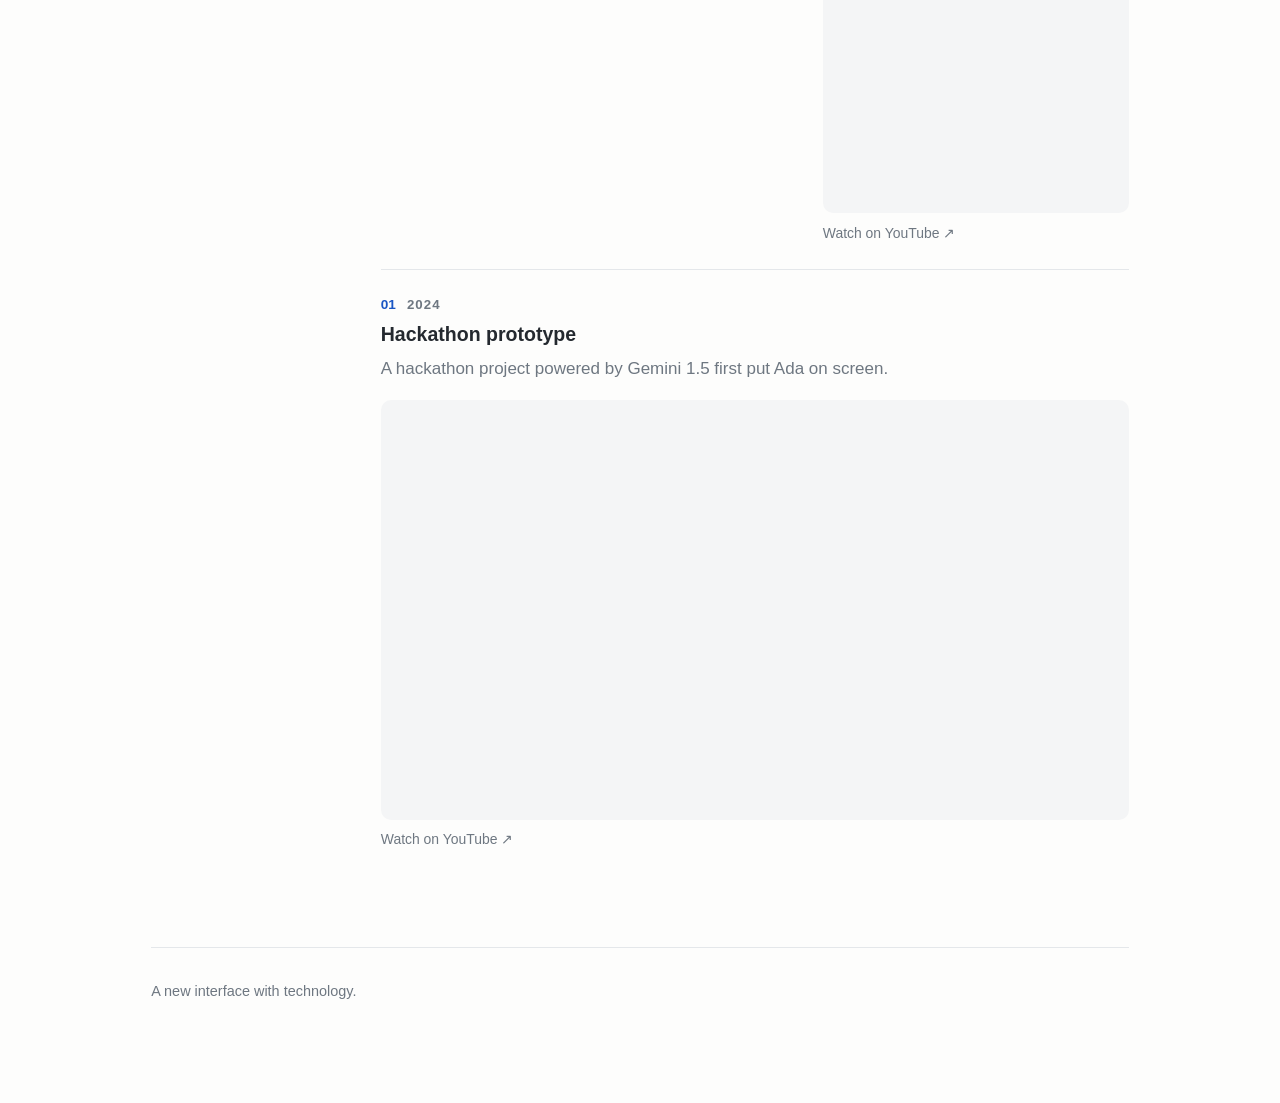
==== commit 3821ffb8: "site: refine Ada introduction and link October 25 demo" ====
--- a/docs/index.html
+++ b/docs/index.html
@@ -3,8 +3,8 @@
 <head>
 <meta charset="utf-8">
 <meta name="viewport" content="width=device-width, initial-scale=1">
-<title>Ada — Rethinking how we interact with computers.</title>
-<meta name="description" content="An open exploration of spatial computing, AI, and human-computer interaction.">
+<title>Ada — A new interface with technology.</title>
+<meta name="description" content="An AI collaborator that shares your workspace and helps you think, create, and get things done.">
 <link rel="stylesheet" href="style.css?v=39e1df05e3bc">
 <link rel="icon" type="image/svg+xml" href="favicon.svg">
 <link rel="alternate" type="application/rss+xml" title="Ada feed" href="feed.xml">
@@ -31,17 +31,16 @@
 </details>
 </aside>
 <div class="intro">
-<p class="eyebrow">An open experiment · Development journal</p>
 <h1 id="top">Ada</h1>
-<p class="tagline">Rethinking how we interact with computers.</p>
-<p class="project-description">An open exploration of spatial computing, AI, and human-computer interaction.</p>
-<p class="project-introduction">What if working with computers felt less like operating software and more like collaborating with another presence? This is Ada&#x27;s development journal — experiments, breakthroughs, failures, and everything in between.</p>
+<p class="tagline">A new interface with technology.</p>
+<p class="project-description">An AI collaborator that shares your workspace and helps you think, create, and get things done.</p>
+<p class="project-introduction">What if getting things done didn’t feel like operating software? I’m exploring how conversation, gestures, and interactive visuals can make working alongside AI feel natural. This journal follows the experiments, setbacks, and discoveries as Ada takes shape.</p>
 </div>
 <div class="timeline" id="latest">
 <ol class="timeline-list" id="current-log" aria-label="Daily log">
 <li class="entry" id="2026-10-25">
 <time class="entry-date" datetime="2026-10-25">Sunday, October 25, 2026</time>
-<h2>The demo is the test</h2>
+<h2><a href="https://youtu.be/lzUh0MnksgU" target="_blank" rel="noopener">The demo is the test</a></h2>
 <figure class="entry-media"><img src="media/gifs/2026-10-25.gif" alt="The demo is the test" width="640" height="360" loading="eager" decoding="async"></figure>
 <ul class="entry-highlights"><li>The demo runs end to end: Ada loads the 30mm holder, sends a print sub-agent, opens the YC application, writes and saves the description, fills the tech-stack section from a capture, and does not submit.</li><li>The object becomes a print: the 20mm holder is too shallow, so the 30mm design gets a center divider, exports to STL, and reaches the printer in white PLA with a three-hour estimate.</li><li>The seams show under pressure: contact-grab jitter, ambiguity and conflict guards rejecting valid loads and resizes, and stale worker cards force restarts before the final take.</li></ul>
 <p class="entry-why"><span>Why it matters</span> The demo is the integration test. Features that survive a live run with a camera and a person waiting are the ones that count.</p>
@@ -146,7 +145,7 @@
 })();
 </script>
 <footer class="site">
-  <p>Rethinking how we interact with computers.</p>
+  <p>A new interface with technology.</p>
 </footer>
 </body>
 </html>
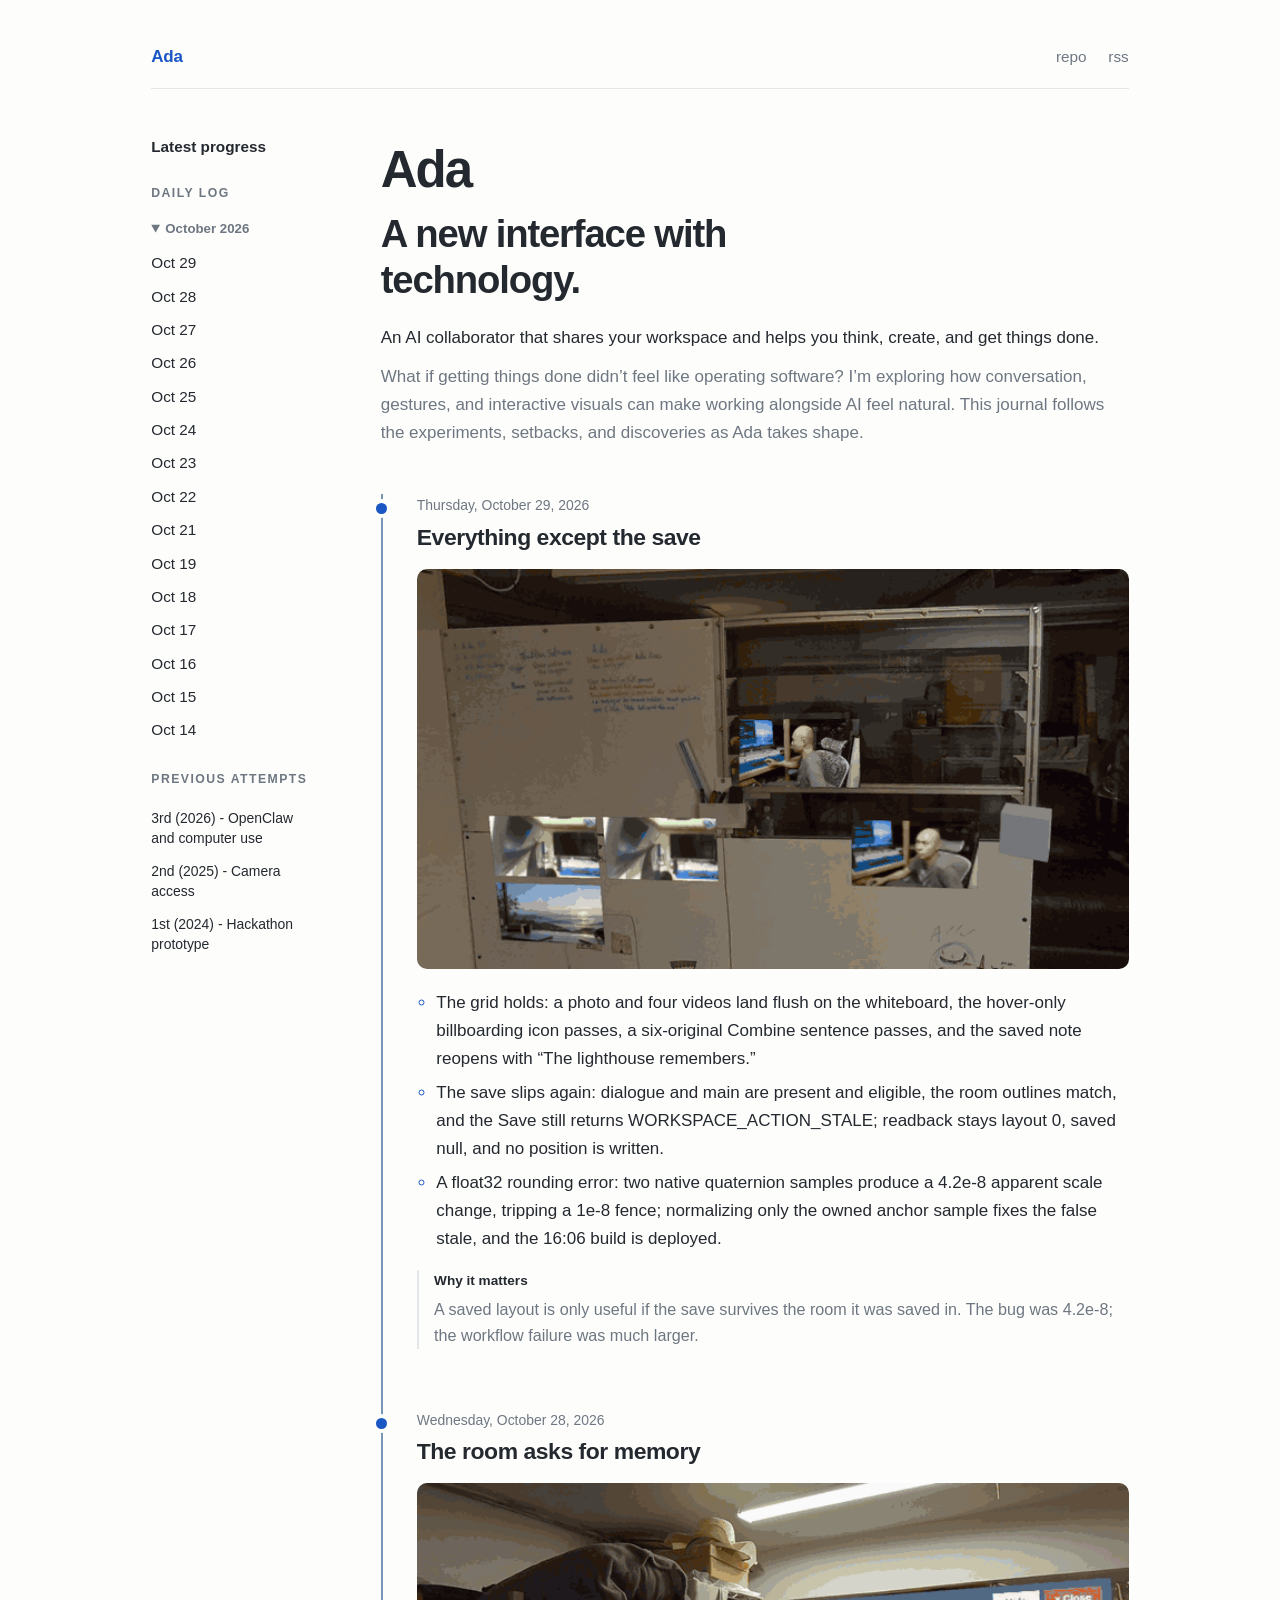
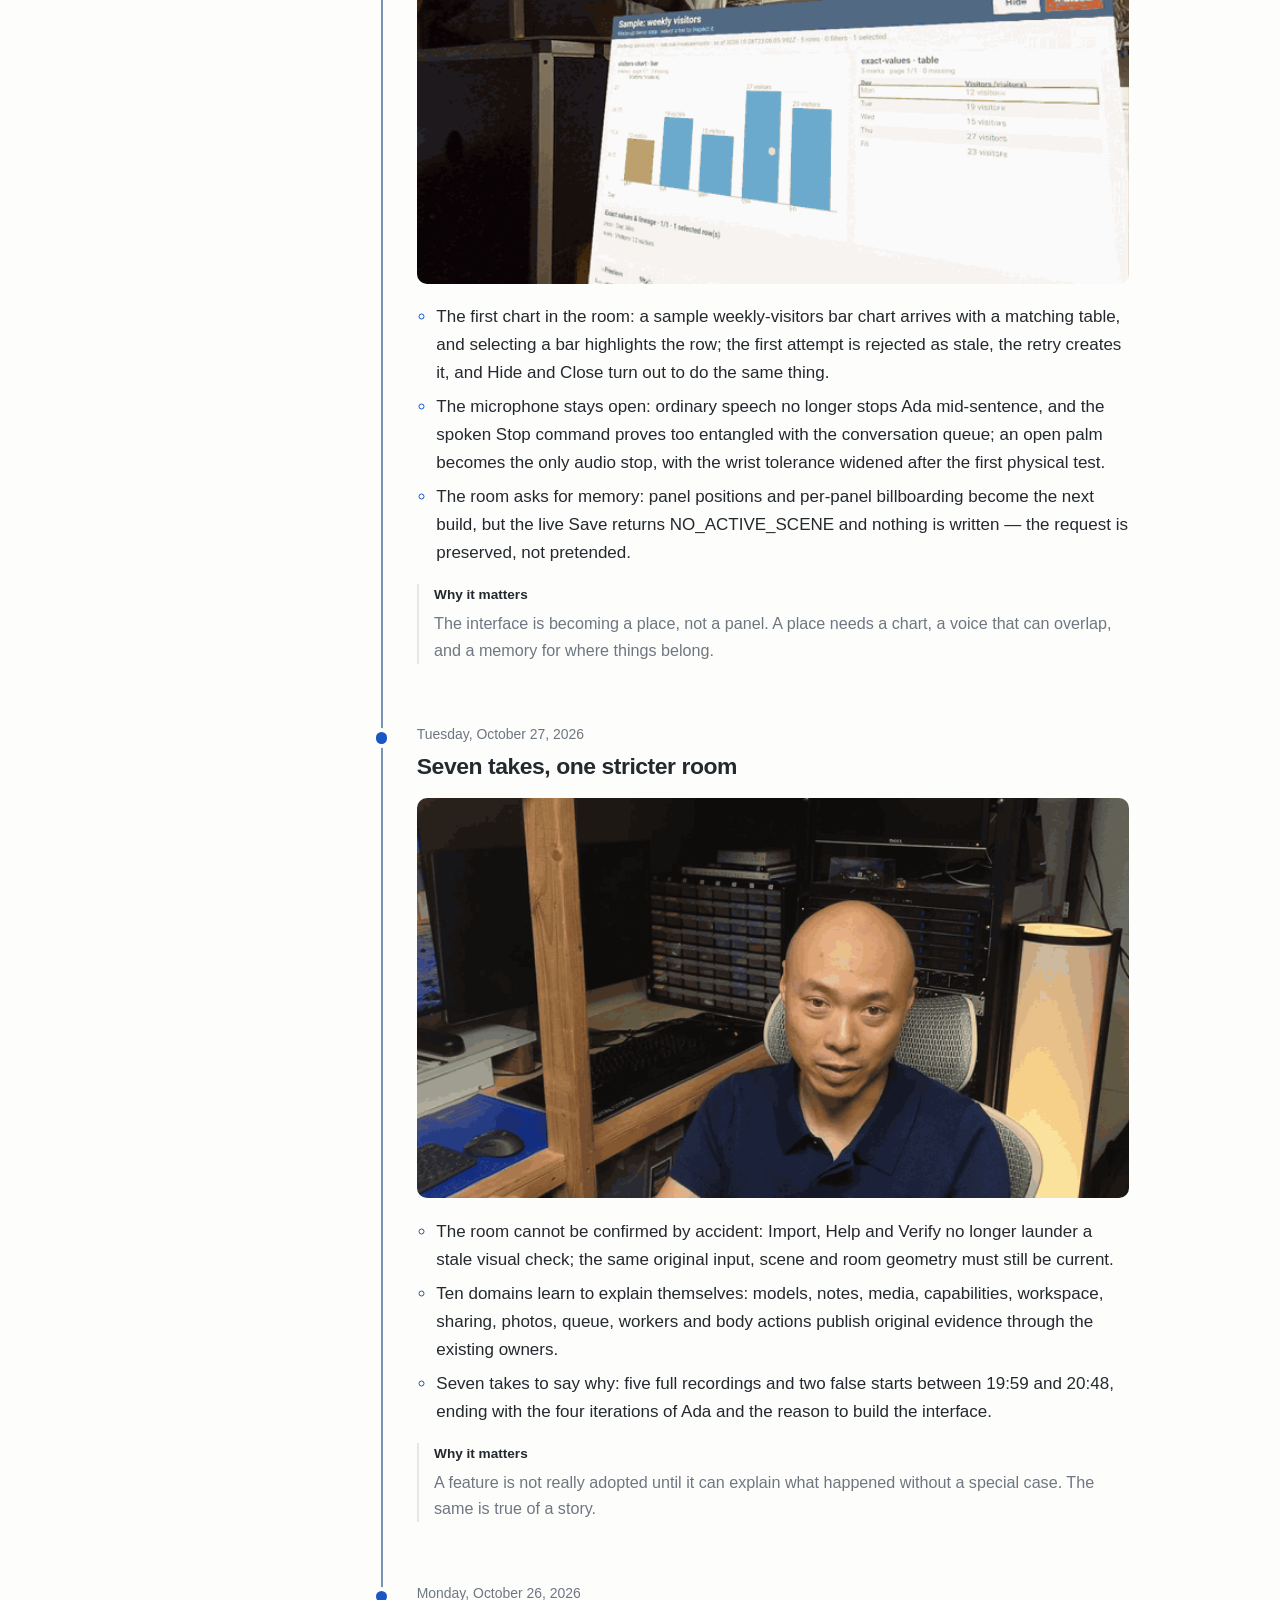
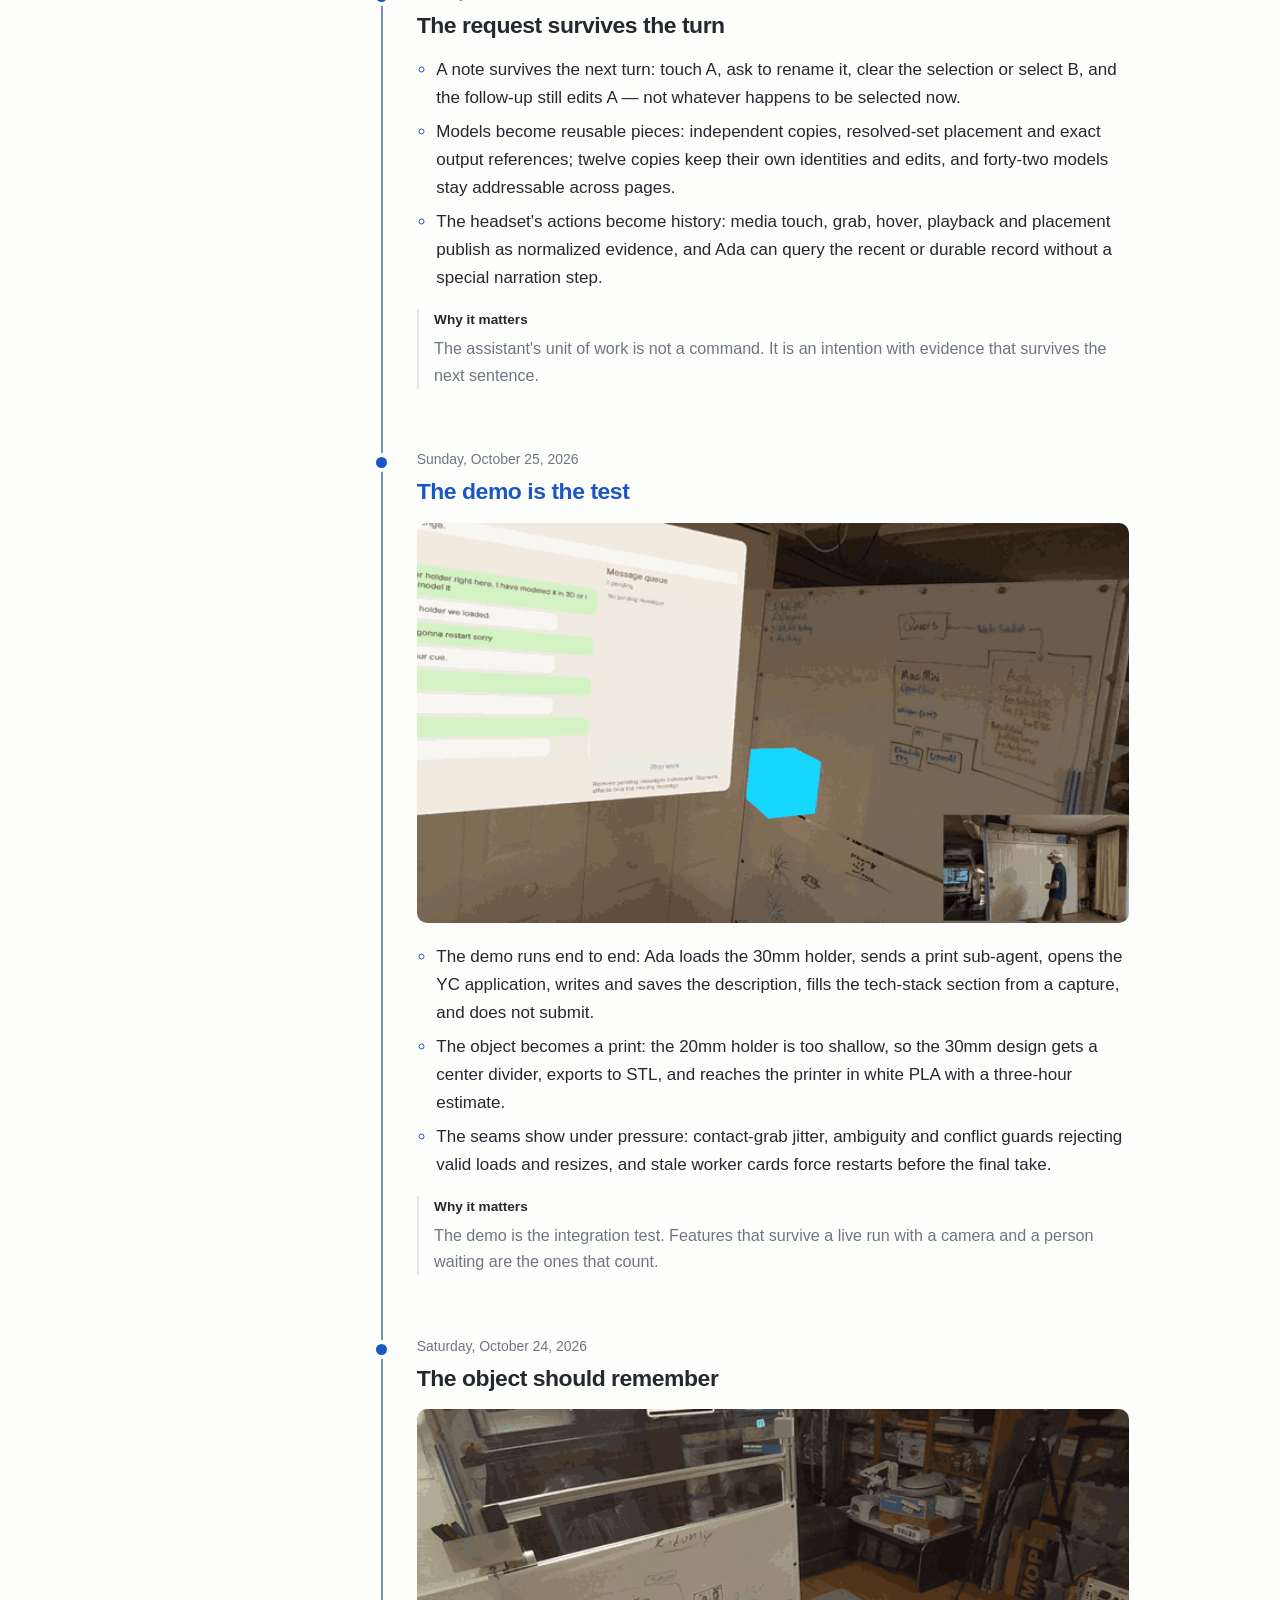
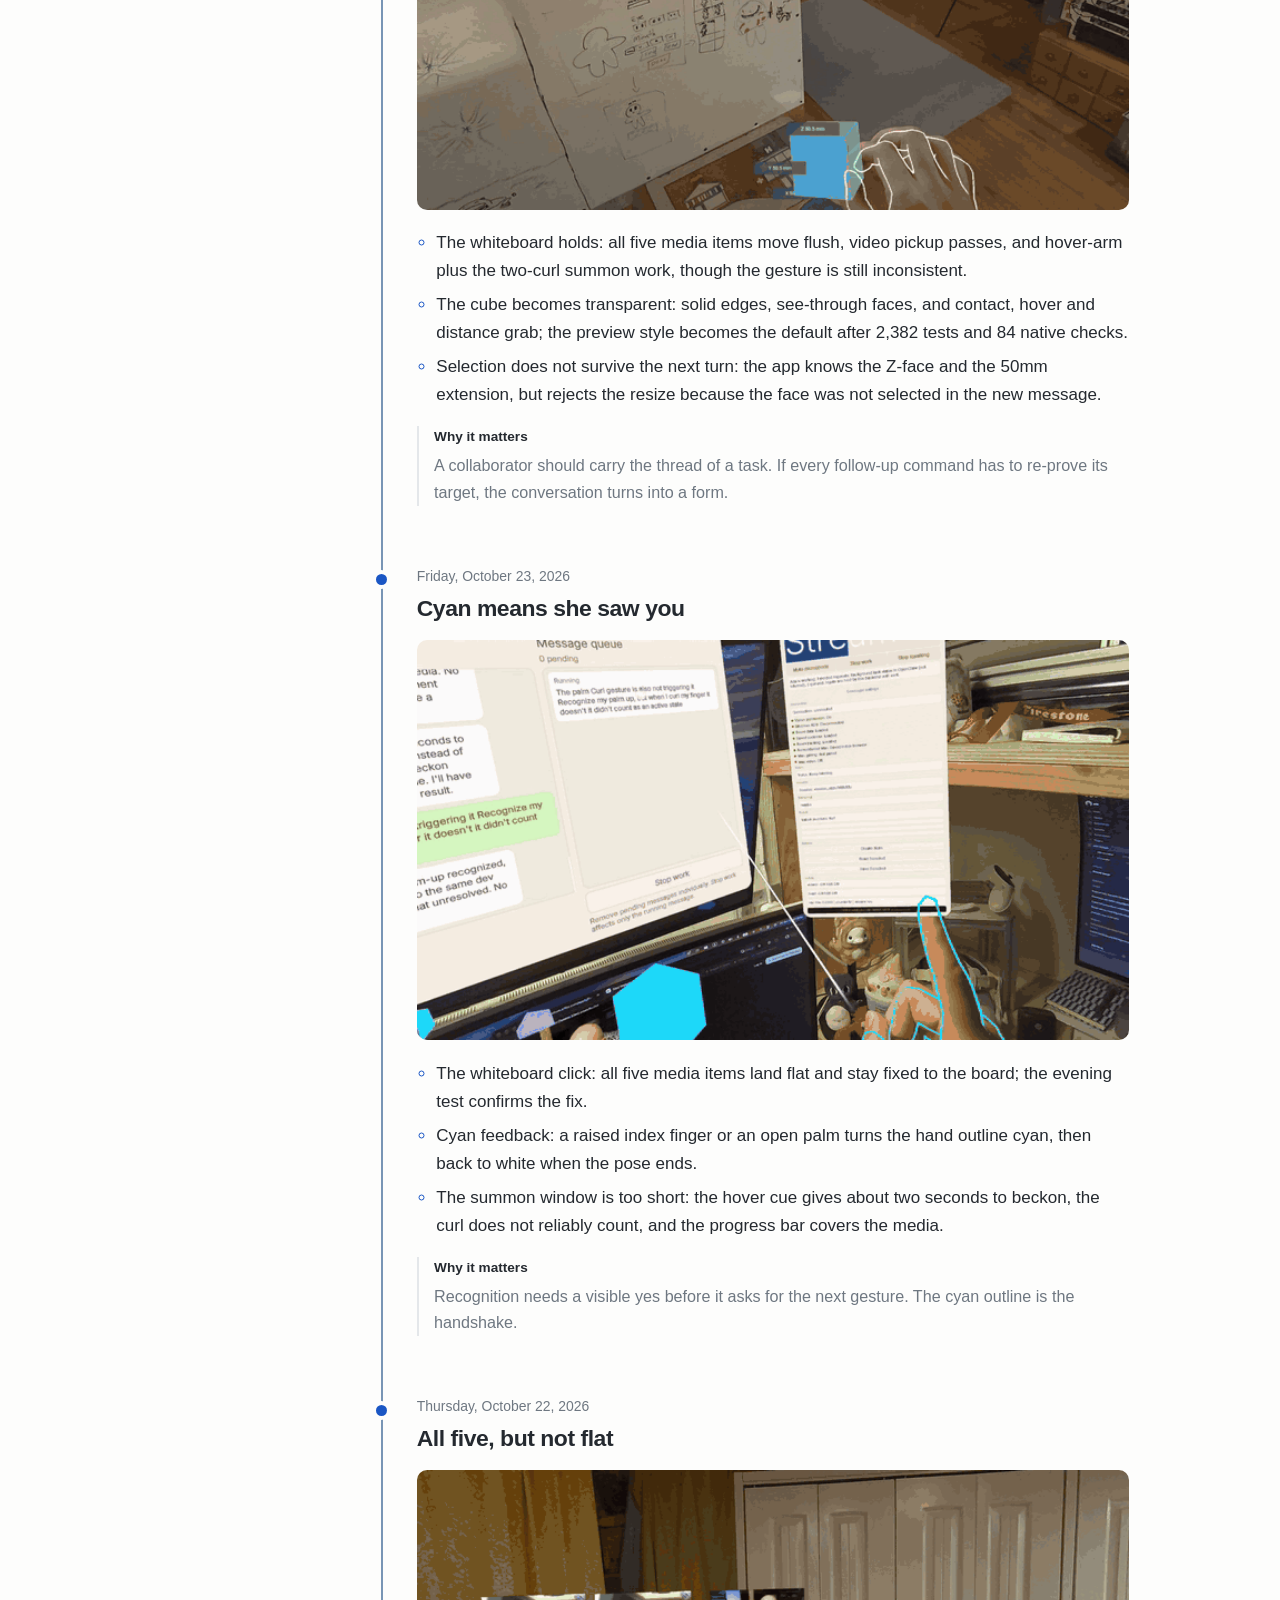
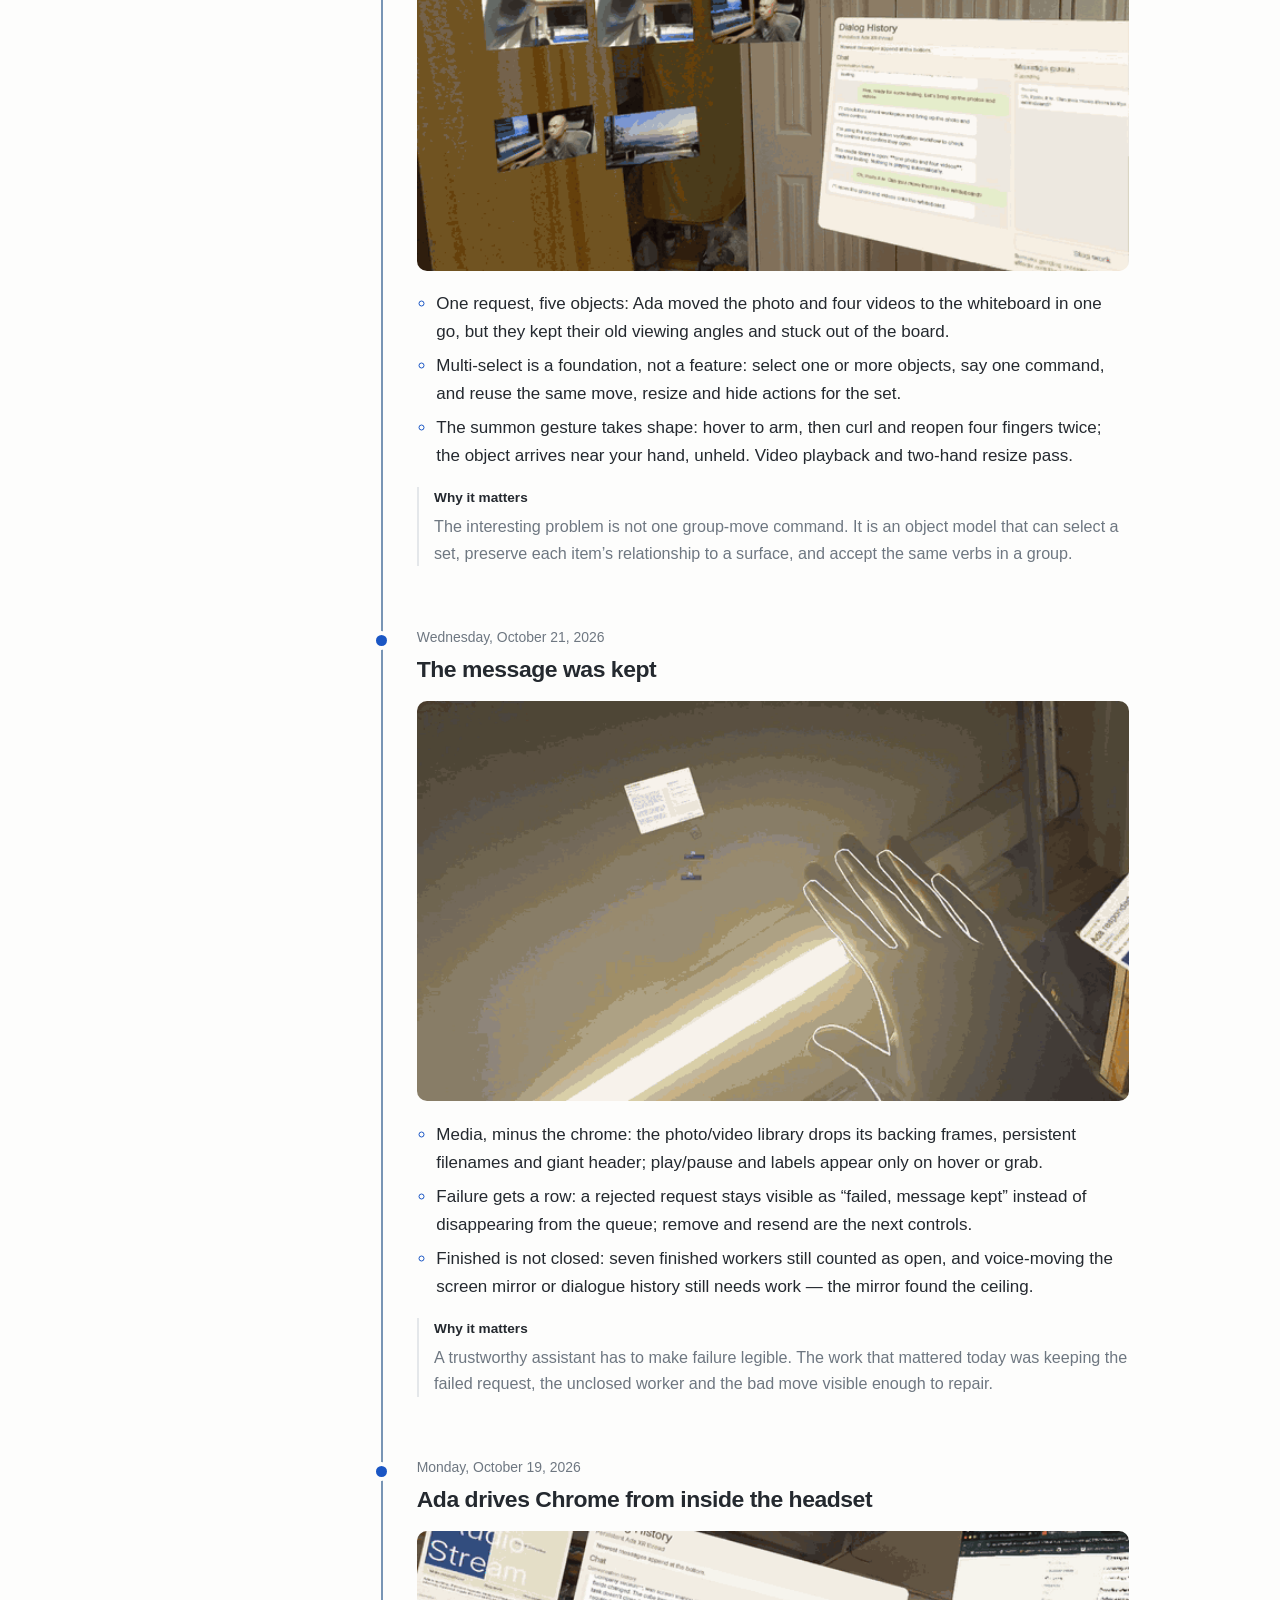
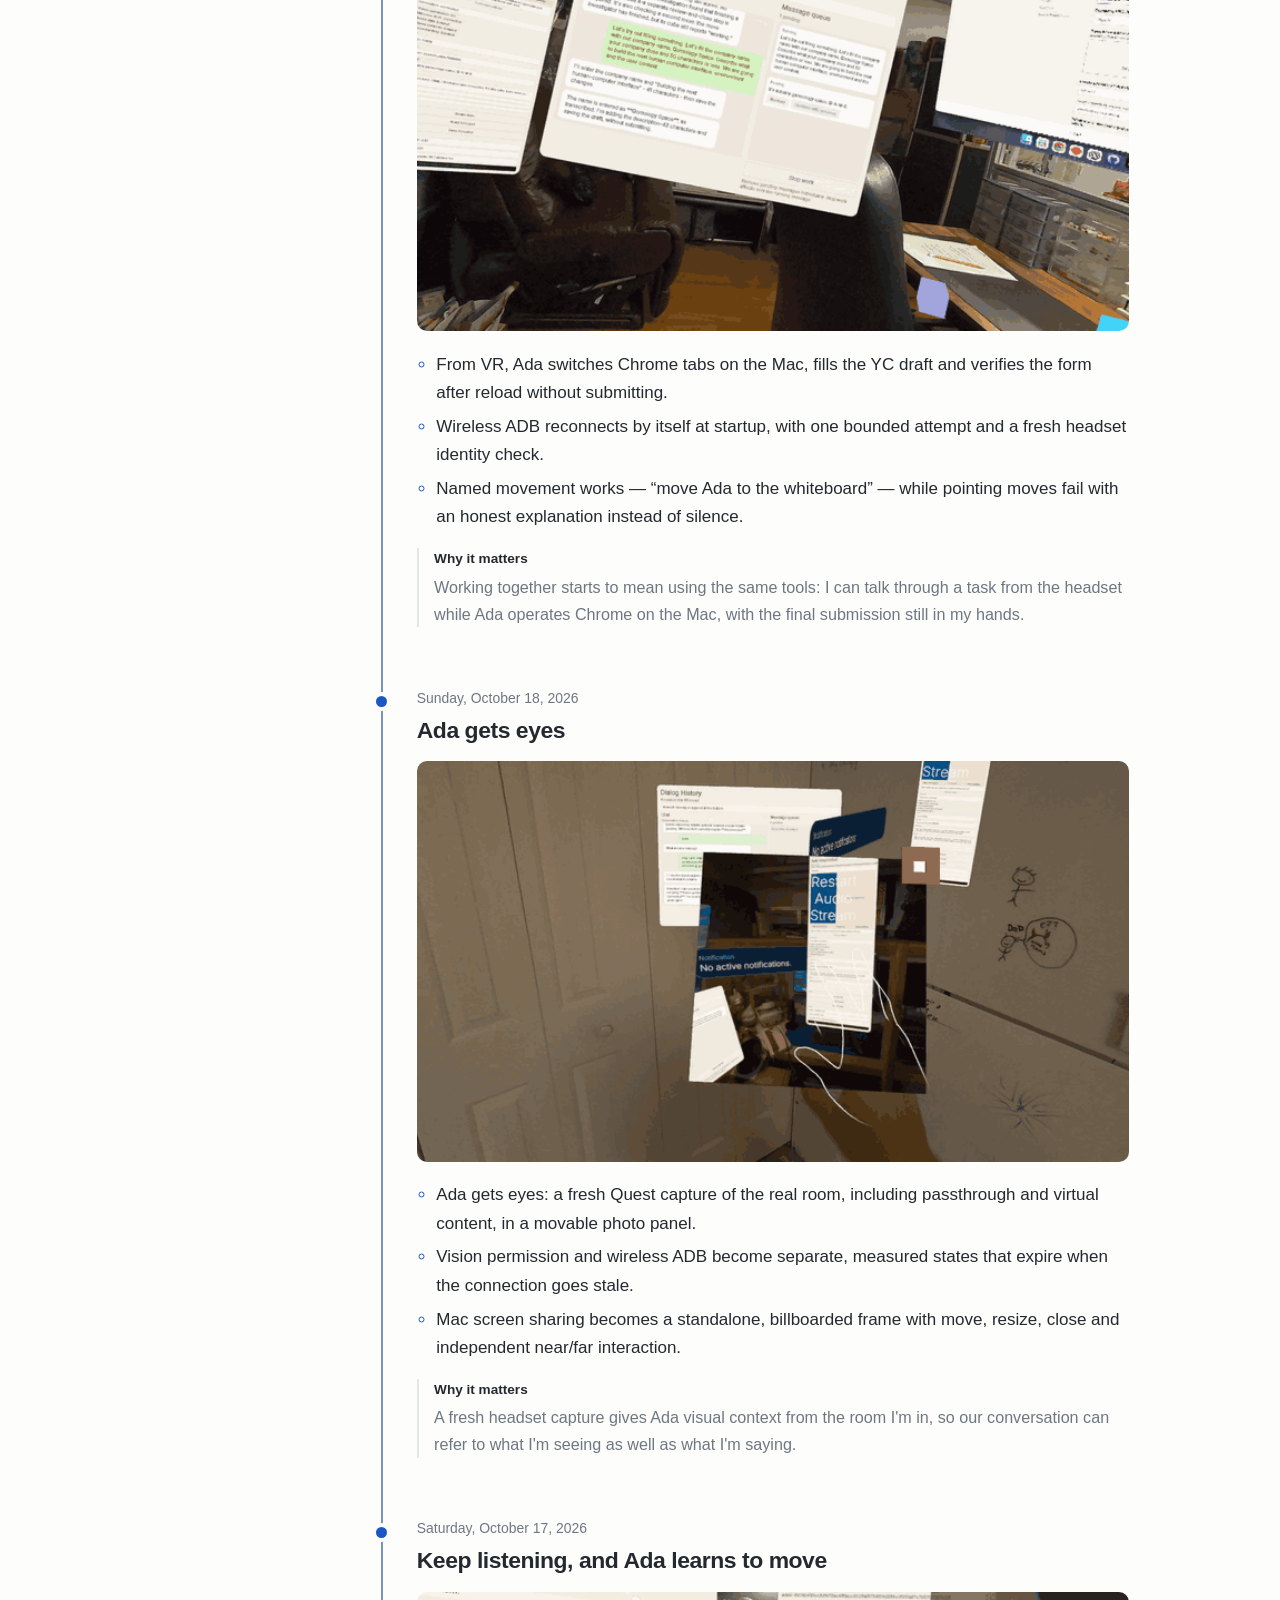
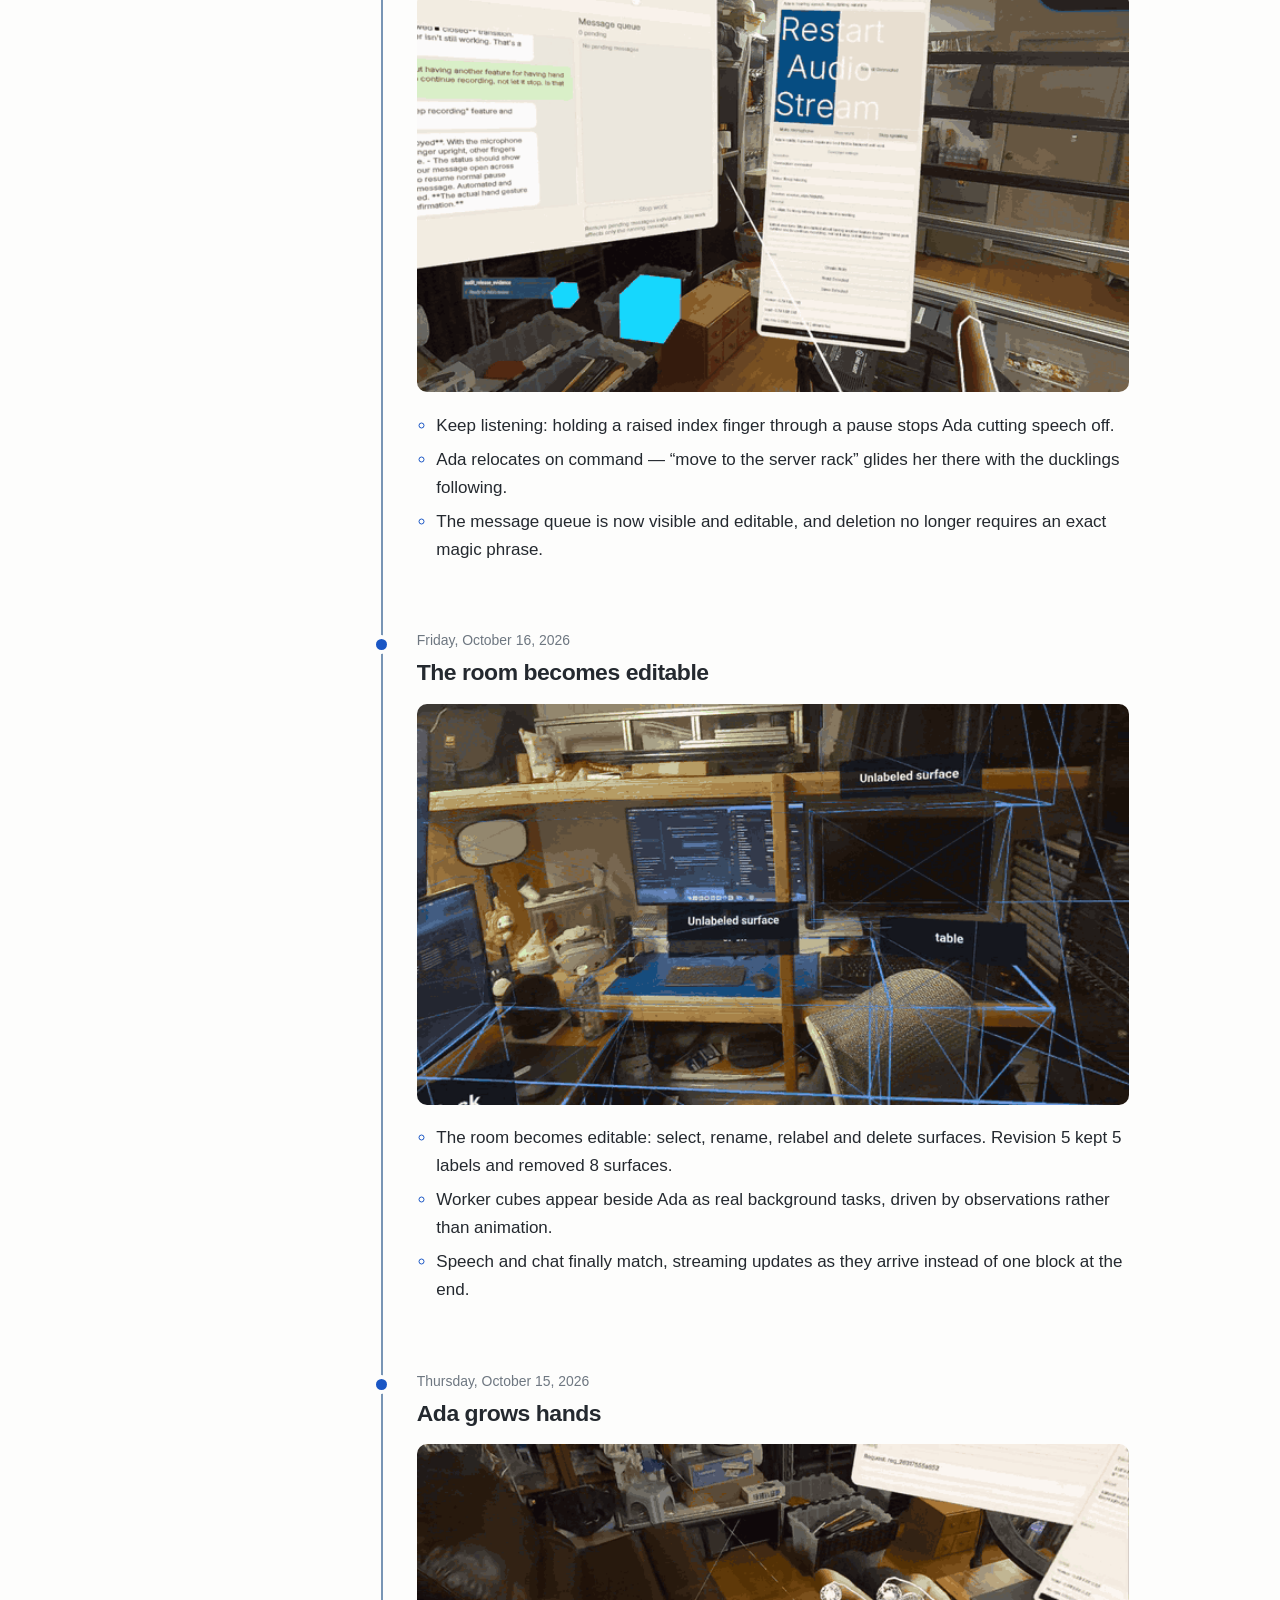
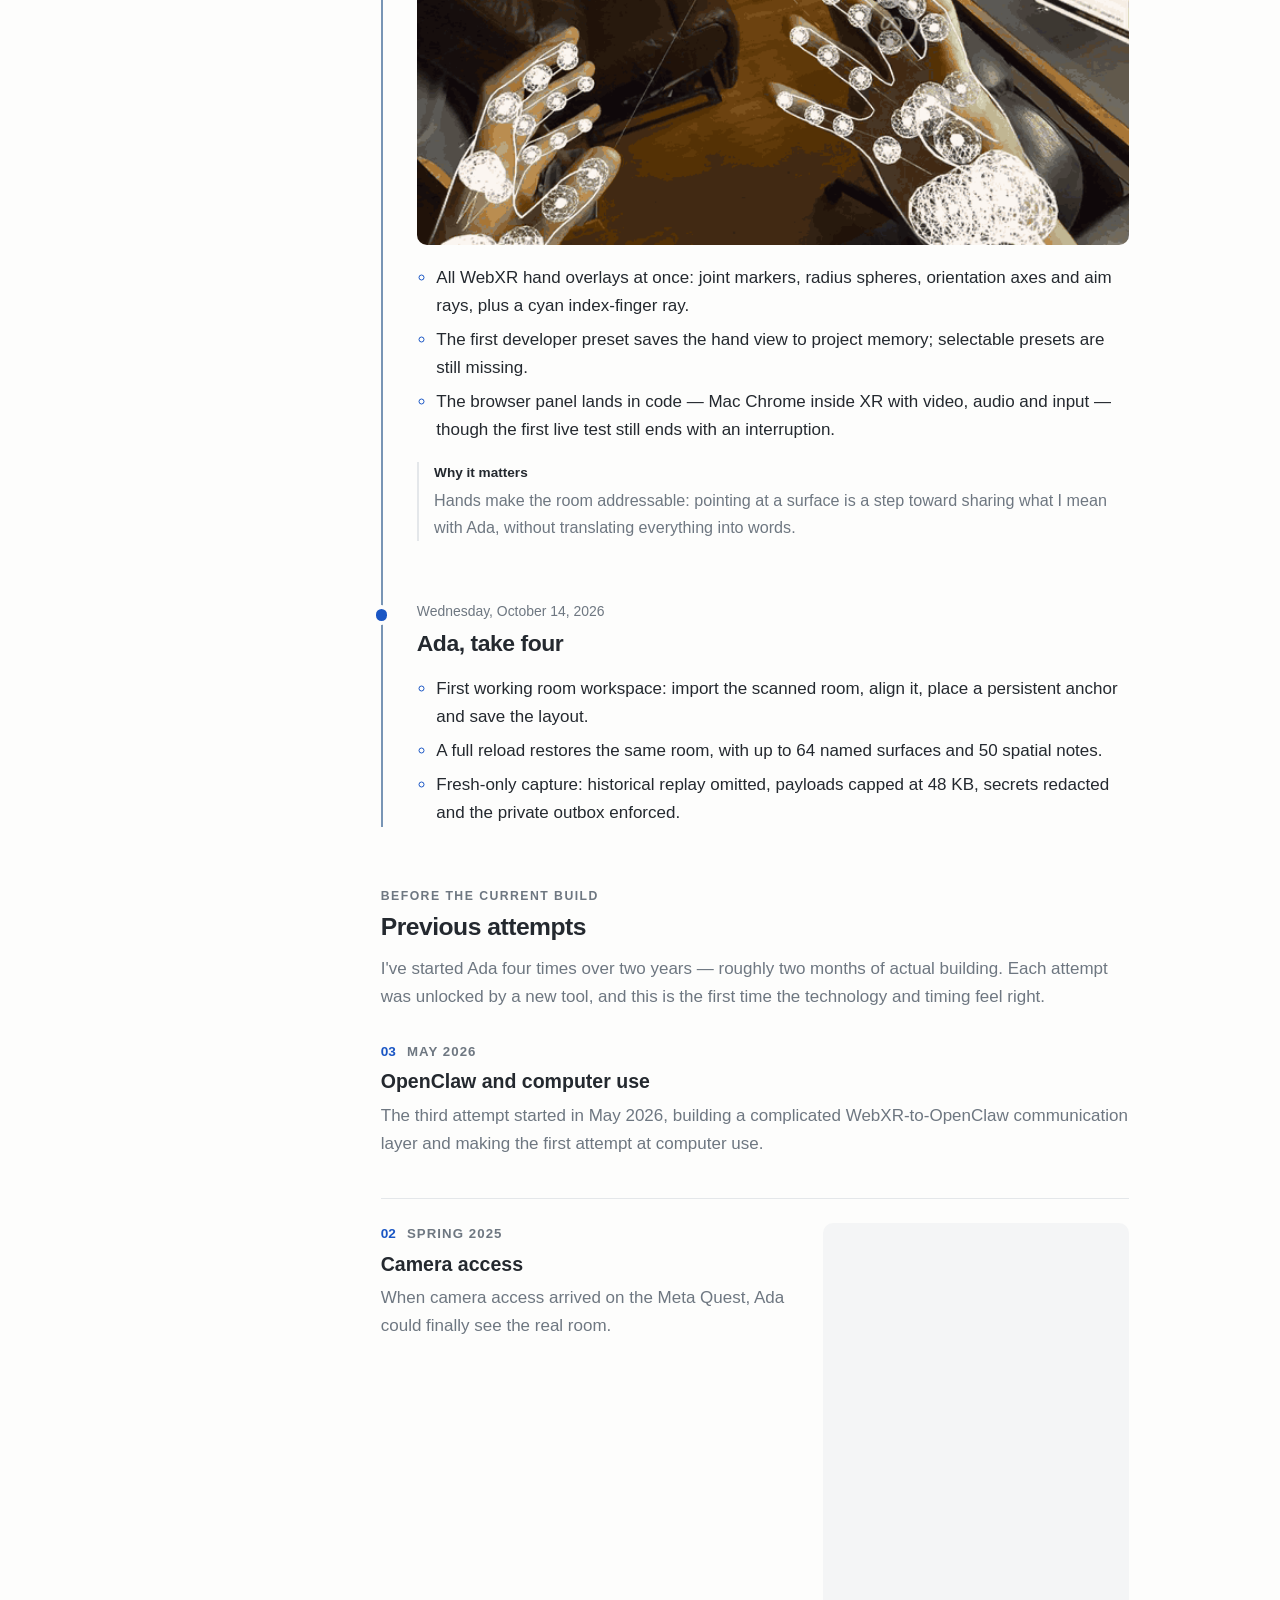
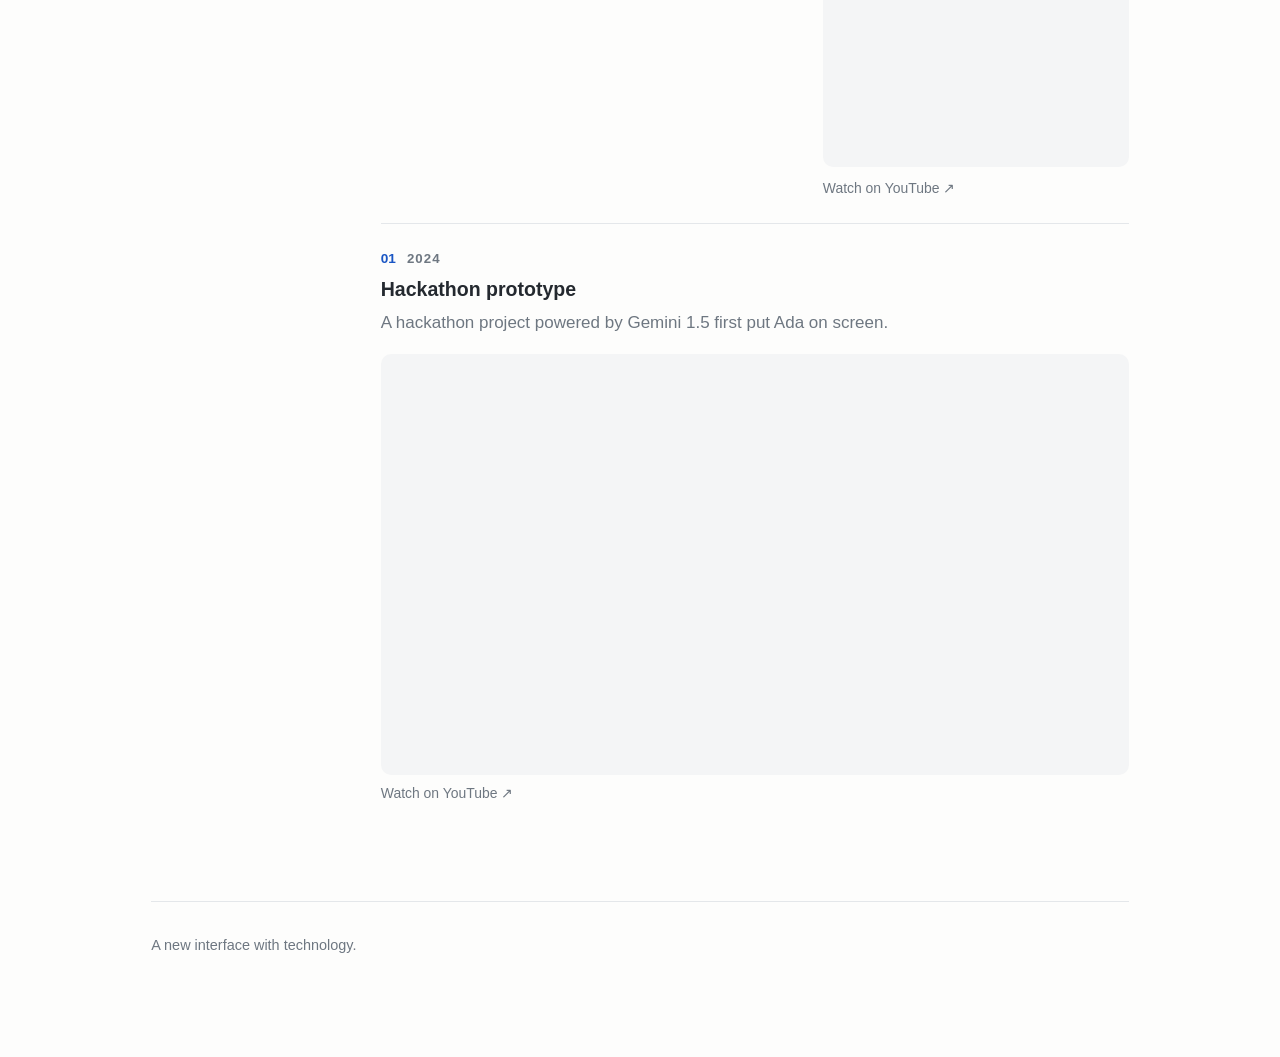
==== commit 9dc547c6: "daily: add 2026-10-26 through 2026-10-29" ====
--- a/docs/index.html
+++ b/docs/index.html
@@ -24,7 +24,7 @@
 <div class="nav-content">
 <a class="nav-overview" href="#latest">Latest progress</a>
 <p class="nav-label">Daily log</p>
-<details class="nav-month" open><summary>October 2026</summary><ul><li><a href="#2026-10-25">Oct 25</a></li><li><a href="#2026-10-24">Oct 24</a></li><li><a href="#2026-10-23">Oct 23</a></li><li><a href="#2026-10-22">Oct 22</a></li><li><a href="#2026-10-21">Oct 21</a></li><li><a href="#2026-10-19">Oct 19</a></li><li><a href="#2026-10-18">Oct 18</a></li><li><a href="#2026-10-17">Oct 17</a></li><li><a href="#2026-10-16">Oct 16</a></li><li><a href="#2026-10-15">Oct 15</a></li><li><a href="#2026-10-14">Oct 14</a></li></ul></details>
+<details class="nav-month" open><summary>October 2026</summary><ul><li><a href="#2026-10-29">Oct 29</a></li><li><a href="#2026-10-28">Oct 28</a></li><li><a href="#2026-10-27">Oct 27</a></li><li><a href="#2026-10-26">Oct 26</a></li><li><a href="#2026-10-25">Oct 25</a></li><li><a href="#2026-10-24">Oct 24</a></li><li><a href="#2026-10-23">Oct 23</a></li><li><a href="#2026-10-22">Oct 22</a></li><li><a href="#2026-10-21">Oct 21</a></li><li><a href="#2026-10-19">Oct 19</a></li><li><a href="#2026-10-18">Oct 18</a></li><li><a href="#2026-10-17">Oct 17</a></li><li><a href="#2026-10-16">Oct 16</a></li><li><a href="#2026-10-15">Oct 15</a></li><li><a href="#2026-10-14">Oct 14</a></li></ul></details>
 <p class="nav-label">Previous attempts</p><ul class="nav-attempts"><li><a href="#attempt-3">3rd (2026) - OpenClaw and computer use</a></li><li><a href="#attempt-2">2nd (2025) - Camera access</a></li><li><a href="#attempt-1">1st (2024) - Hackathon prototype</a></li></ul>
 <a class="nav-top" href="#top">Back to top</a>
 </div>
@@ -38,10 +38,34 @@
 </div>
 <div class="timeline" id="latest">
 <ol class="timeline-list" id="current-log" aria-label="Daily log">
-<li class="entry" id="2026-10-25">
+<li class="entry" id="2026-10-29">
+<time class="entry-date" datetime="2026-10-29">Thursday, October 29, 2026</time>
+<h2>Everything except the save</h2>
+<figure class="entry-media"><img src="media/gifs/2026-10-29.gif" alt="Everything except the save" width="640" height="360" loading="eager" decoding="async"></figure>
+<ul class="entry-highlights"><li>The grid holds: a photo and four videos land flush on the whiteboard, the hover-only billboarding icon passes, a six-original Combine sentence passes, and the saved note reopens with “The lighthouse remembers.”</li><li>The save slips again: dialogue and main are present and eligible, the room outlines match, and the Save still returns WORKSPACE_ACTION_STALE; readback stays layout 0, saved null, and no position is written.</li><li>A float32 rounding error: two native quaternion samples produce a 4.2e-8 apparent scale change, tripping a 1e-8 fence; normalizing only the owned anchor sample fixes the false stale, and the 16:06 build is deployed.</li></ul>
+<p class="entry-why"><span>Why it matters</span> A saved layout is only useful if the save survives the room it was saved in. The bug was 4.2e-8; the workflow failure was much larger.</p>
+</li><li class="entry" id="2026-10-28">
+<time class="entry-date" datetime="2026-10-28">Wednesday, October 28, 2026</time>
+<h2>The room asks for memory</h2>
+<figure class="entry-media"><img src="media/gifs/2026-10-28.gif" alt="The room asks for memory" width="640" height="360" loading="lazy" decoding="async"></figure>
+<ul class="entry-highlights"><li>The first chart in the room: a sample weekly-visitors bar chart arrives with a matching table, and selecting a bar highlights the row; the first attempt is rejected as stale, the retry creates it, and Hide and Close turn out to do the same thing.</li><li>The microphone stays open: ordinary speech no longer stops Ada mid-sentence, and the spoken Stop command proves too entangled with the conversation queue; an open palm becomes the only audio stop, with the wrist tolerance widened after the first physical test.</li><li>The room asks for memory: panel positions and per-panel billboarding become the next build, but the live Save returns NO_ACTIVE_SCENE and nothing is written — the request is preserved, not pretended.</li></ul>
+<p class="entry-why"><span>Why it matters</span> The interface is becoming a place, not a panel. A place needs a chart, a voice that can overlap, and a memory for where things belong.</p>
+</li><li class="entry" id="2026-10-27">
+<time class="entry-date" datetime="2026-10-27">Tuesday, October 27, 2026</time>
+<h2>Seven takes, one stricter room</h2>
+<figure class="entry-media"><img src="media/gifs/2026-10-27.gif" alt="Seven takes, one stricter room" width="640" height="360" loading="lazy" decoding="async"></figure>
+<ul class="entry-highlights"><li>The room cannot be confirmed by accident: Import, Help and Verify no longer launder a stale visual check; the same original input, scene and room geometry must still be current.</li><li>Ten domains learn to explain themselves: models, notes, media, capabilities, workspace, sharing, photos, queue, workers and body actions publish original evidence through the existing owners.</li><li>Seven takes to say why: five full recordings and two false starts between 19:59 and 20:48, ending with the four iterations of Ada and the reason to build the interface.</li></ul>
+<p class="entry-why"><span>Why it matters</span> A feature is not really adopted until it can explain what happened without a special case. The same is true of a story.</p>
+</li><li class="entry" id="2026-10-26">
+<time class="entry-date" datetime="2026-10-26">Monday, October 26, 2026</time>
+<h2>The request survives the turn</h2>
+
+<ul class="entry-highlights"><li>A note survives the next turn: touch A, ask to rename it, clear the selection or select B, and the follow-up still edits A — not whatever happens to be selected now.</li><li>Models become reusable pieces: independent copies, resolved-set placement and exact output references; twelve copies keep their own identities and edits, and forty-two models stay addressable across pages.</li><li>The headset&#x27;s actions become history: media touch, grab, hover, playback and placement publish as normalized evidence, and Ada can query the recent or durable record without a special narration step.</li></ul>
+<p class="entry-why"><span>Why it matters</span> The assistant&#x27;s unit of work is not a command. It is an intention with evidence that survives the next sentence.</p>
+</li><li class="entry" id="2026-10-25">
 <time class="entry-date" datetime="2026-10-25">Sunday, October 25, 2026</time>
 <h2><a href="https://youtu.be/lzUh0MnksgU" target="_blank" rel="noopener">The demo is the test</a></h2>
-<figure class="entry-media"><img src="media/gifs/2026-10-25.gif" alt="The demo is the test" width="640" height="360" loading="eager" decoding="async"></figure>
+<figure class="entry-media"><img src="media/gifs/2026-10-25.gif" alt="The demo is the test" width="640" height="360" loading="lazy" decoding="async"></figure>
 <ul class="entry-highlights"><li>The demo runs end to end: Ada loads the 30mm holder, sends a print sub-agent, opens the YC application, writes and saves the description, fills the tech-stack section from a capture, and does not submit.</li><li>The object becomes a print: the 20mm holder is too shallow, so the 30mm design gets a center divider, exports to STL, and reaches the printer in white PLA with a three-hour estimate.</li><li>The seams show under pressure: contact-grab jitter, ambiguity and conflict guards rejecting valid loads and resizes, and stale worker cards force restarts before the final take.</li></ul>
 <p class="entry-why"><span>Why it matters</span> The demo is the integration test. Features that survive a live run with a camera and a person waiting are the ones that count.</p>
 </li><li class="entry" id="2026-10-24">
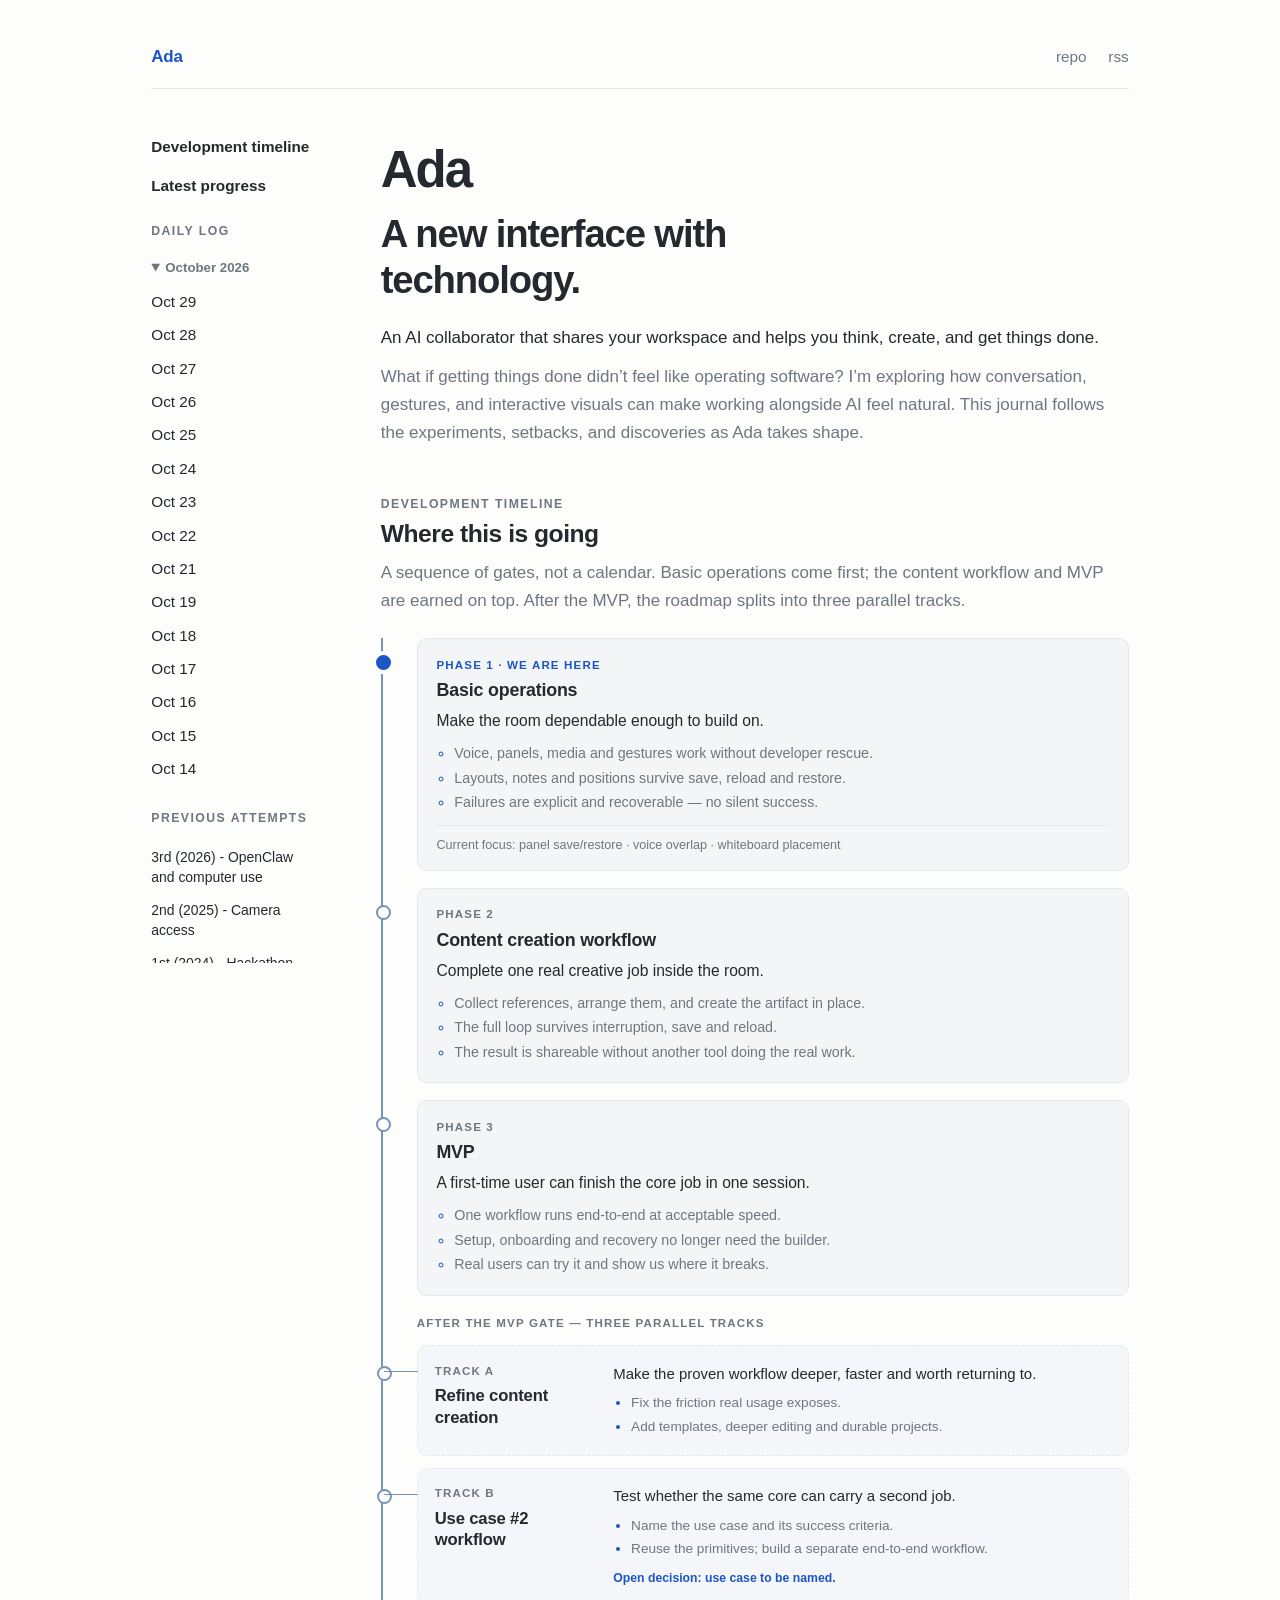
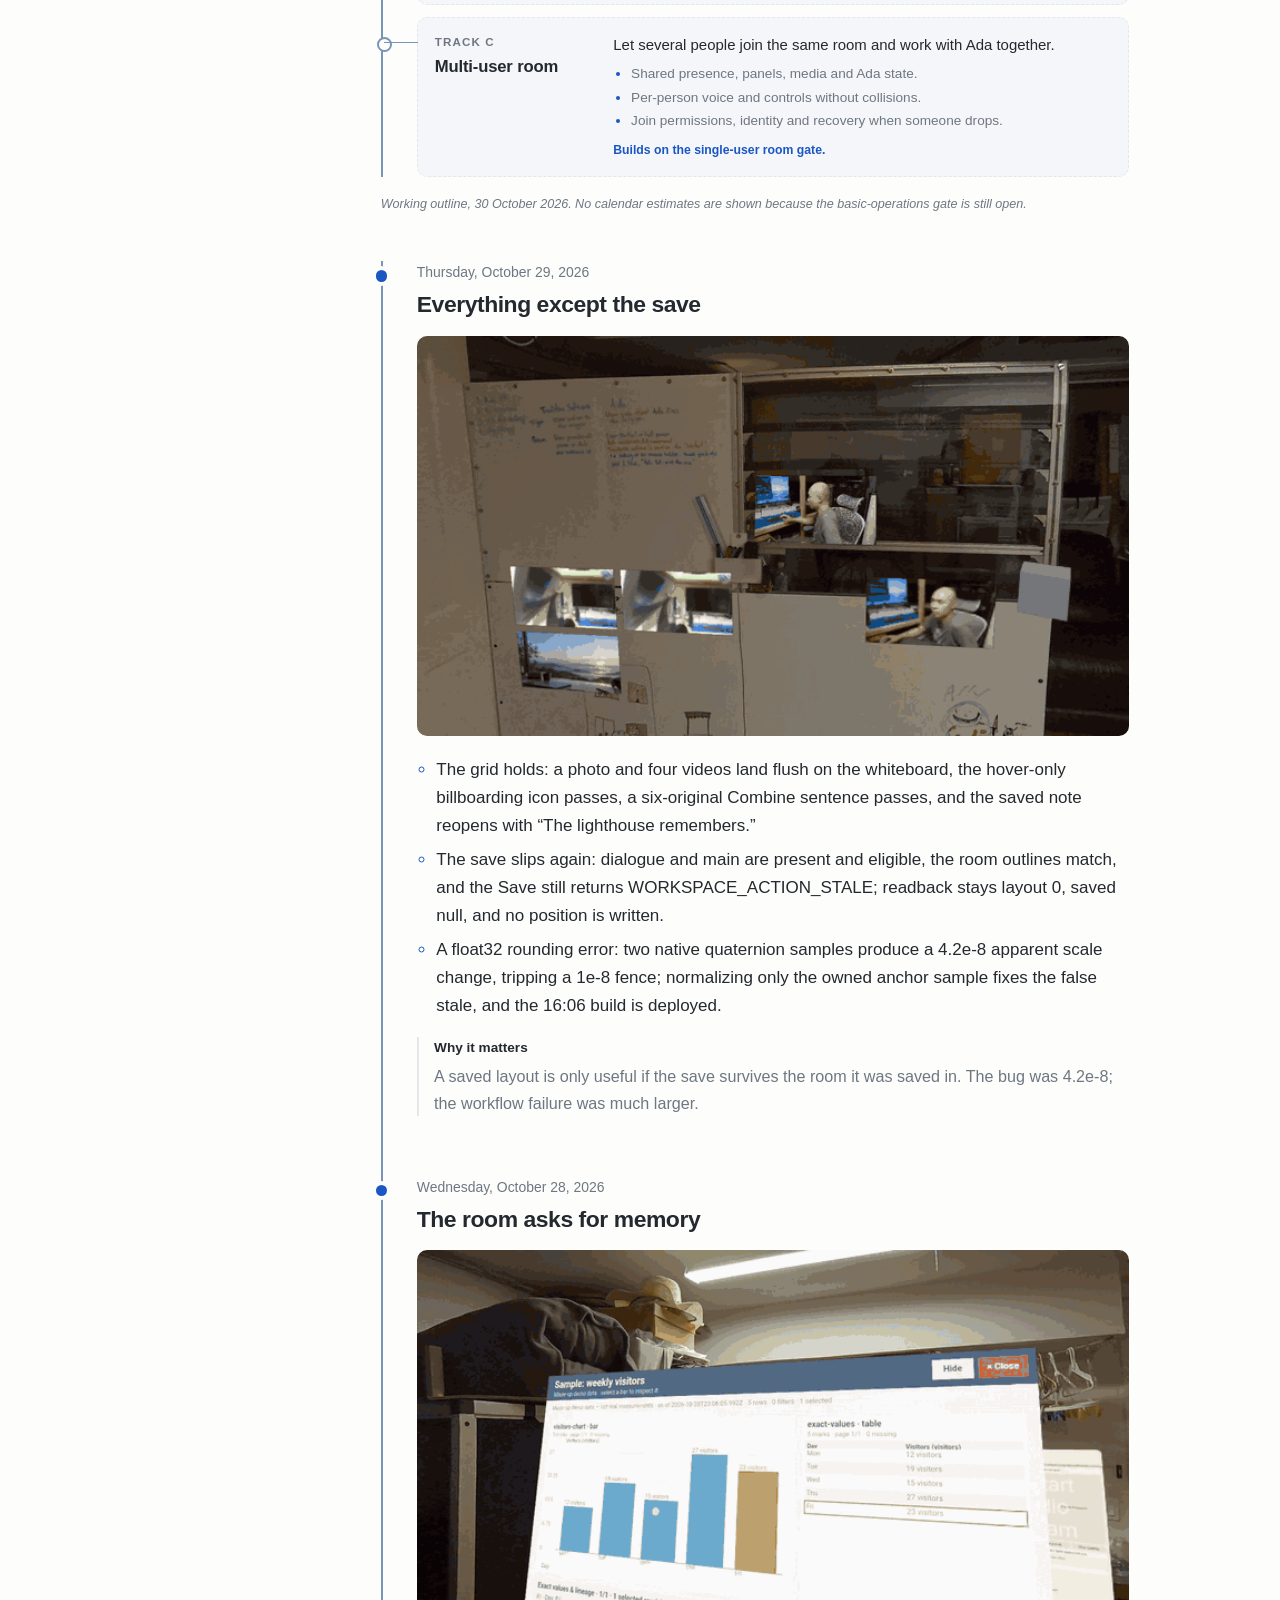
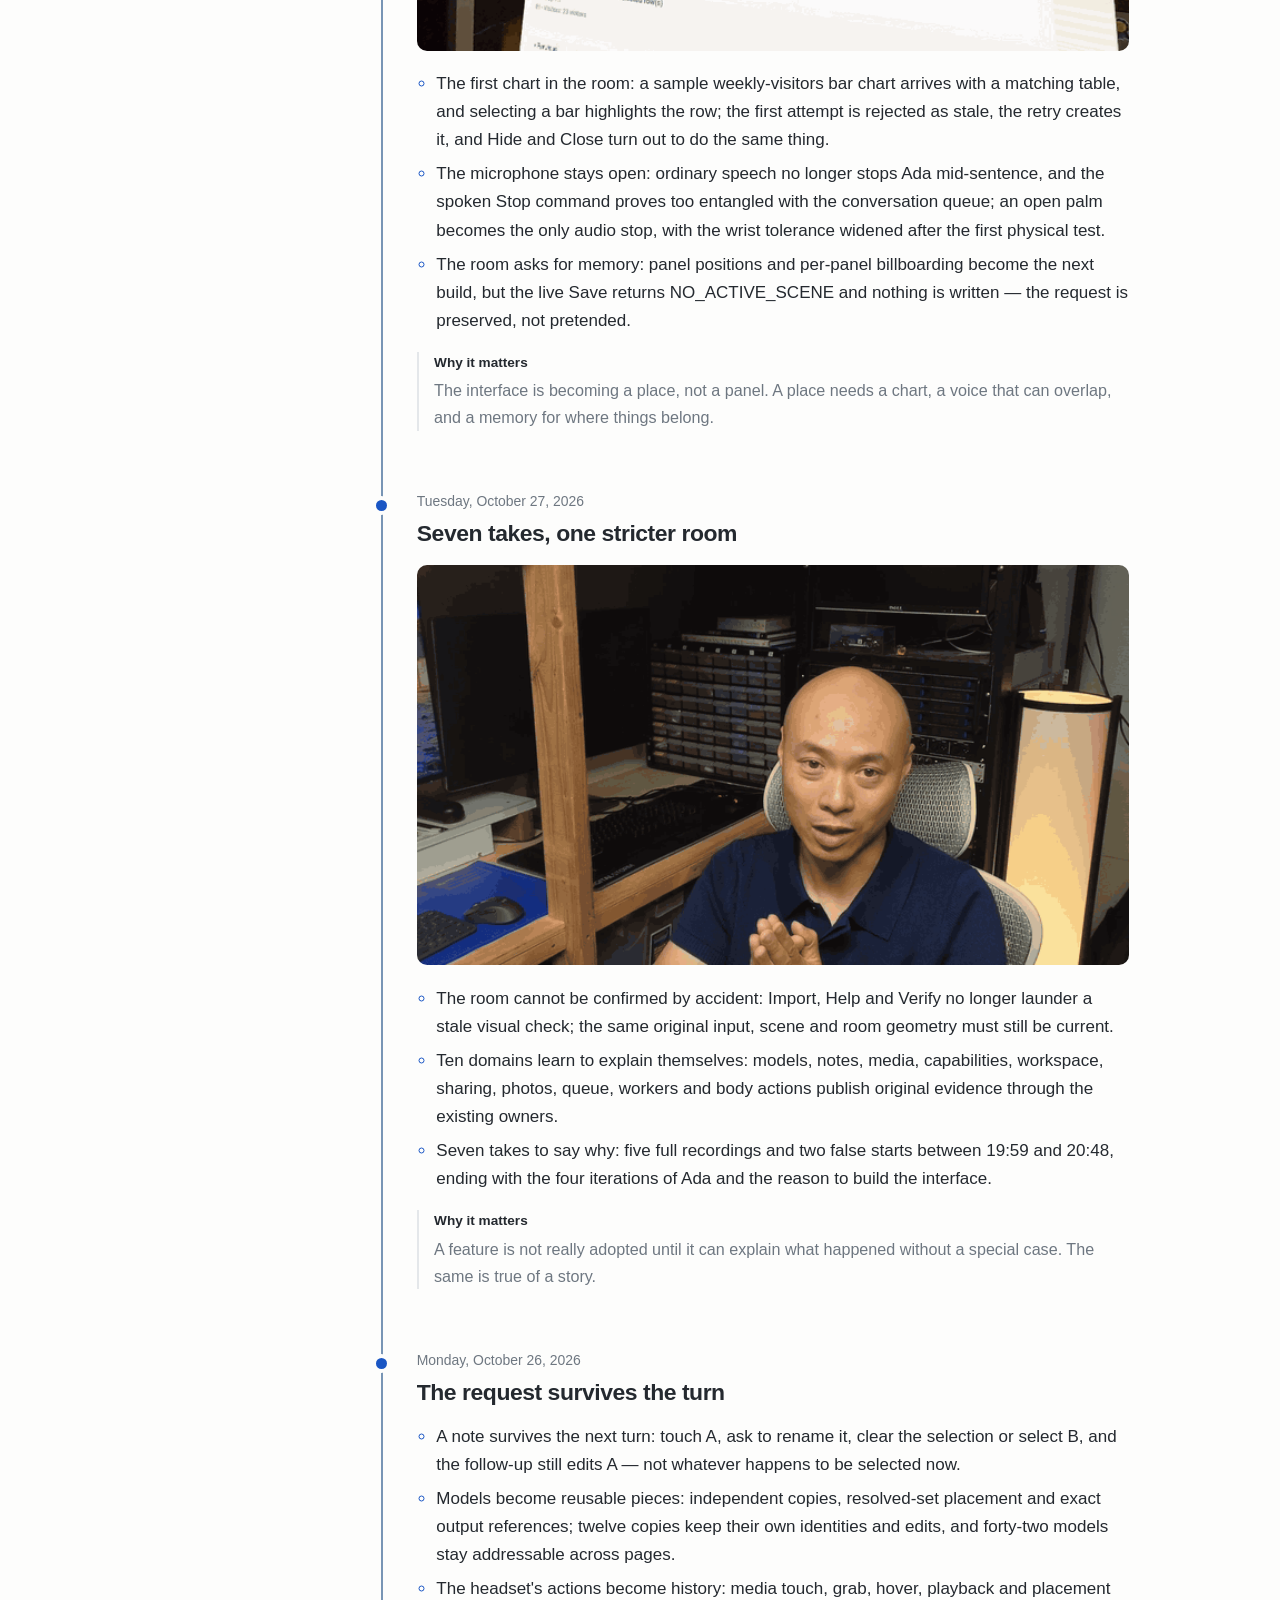
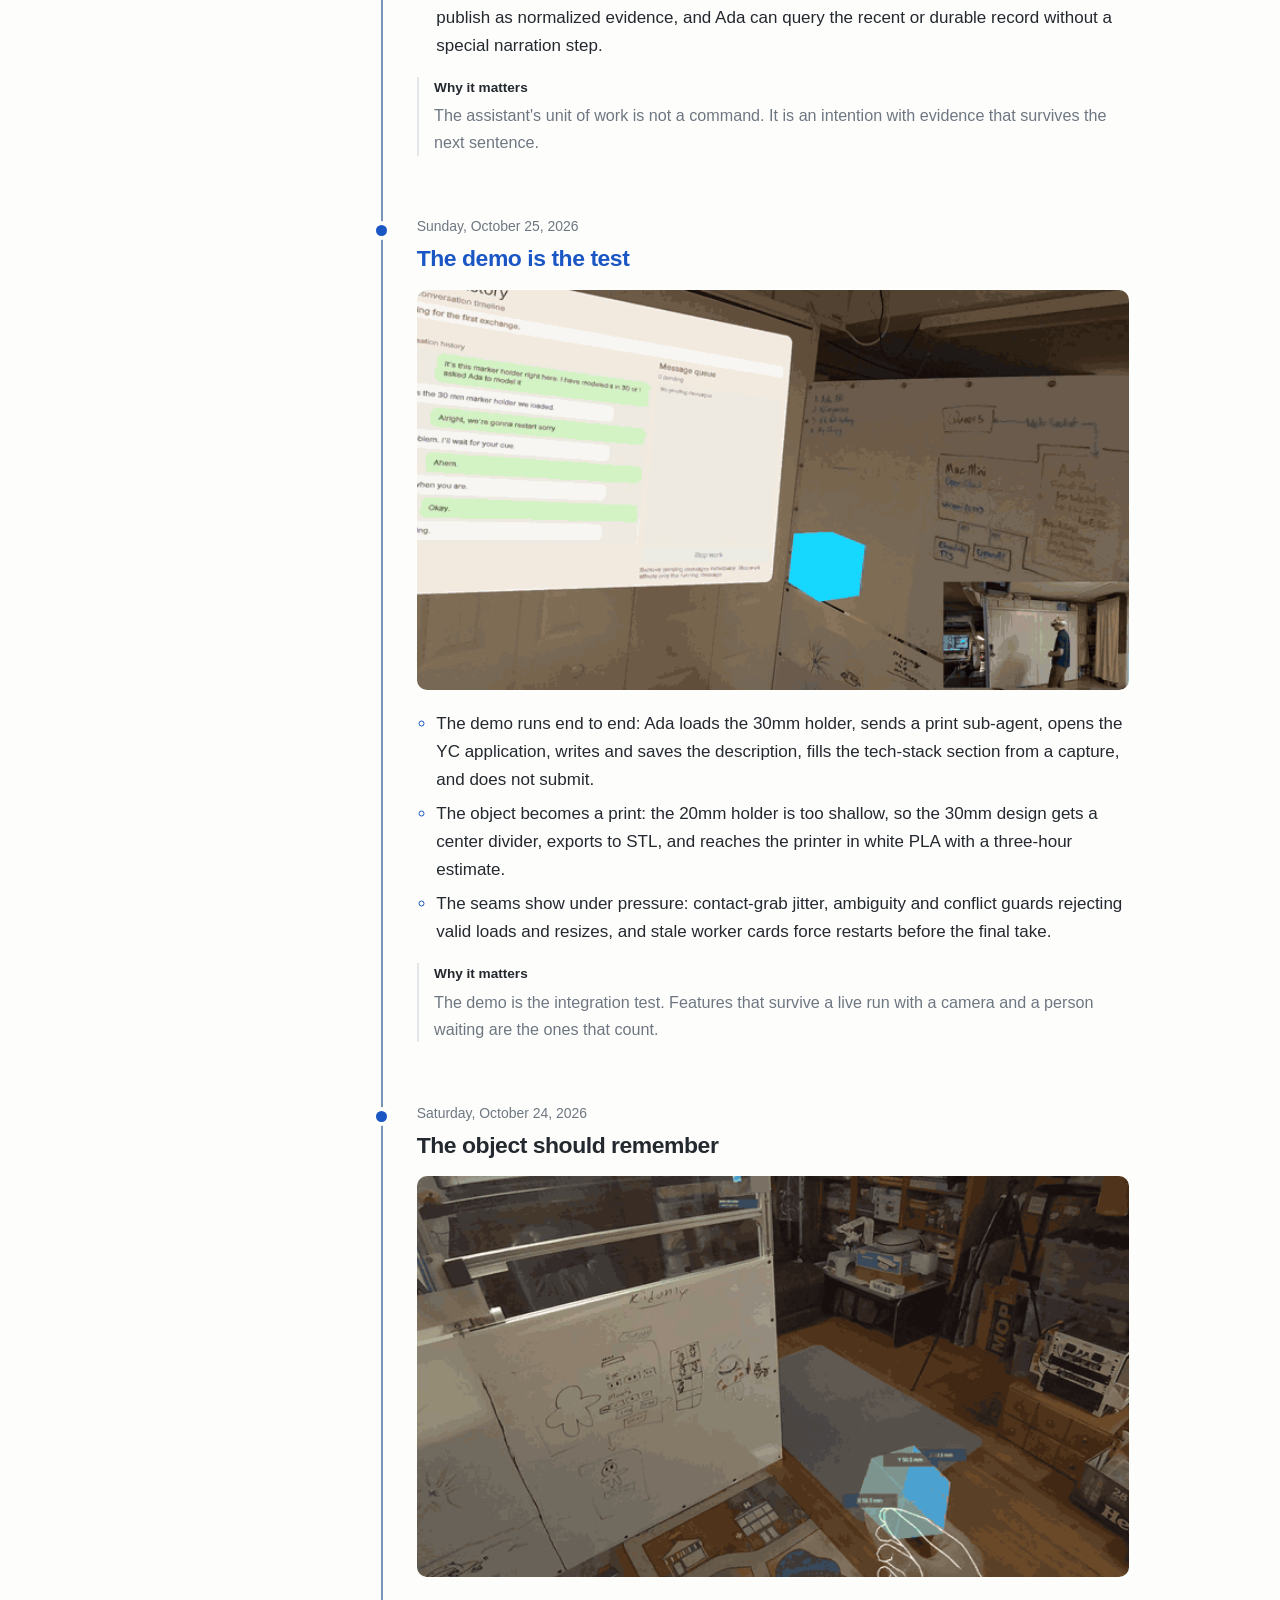
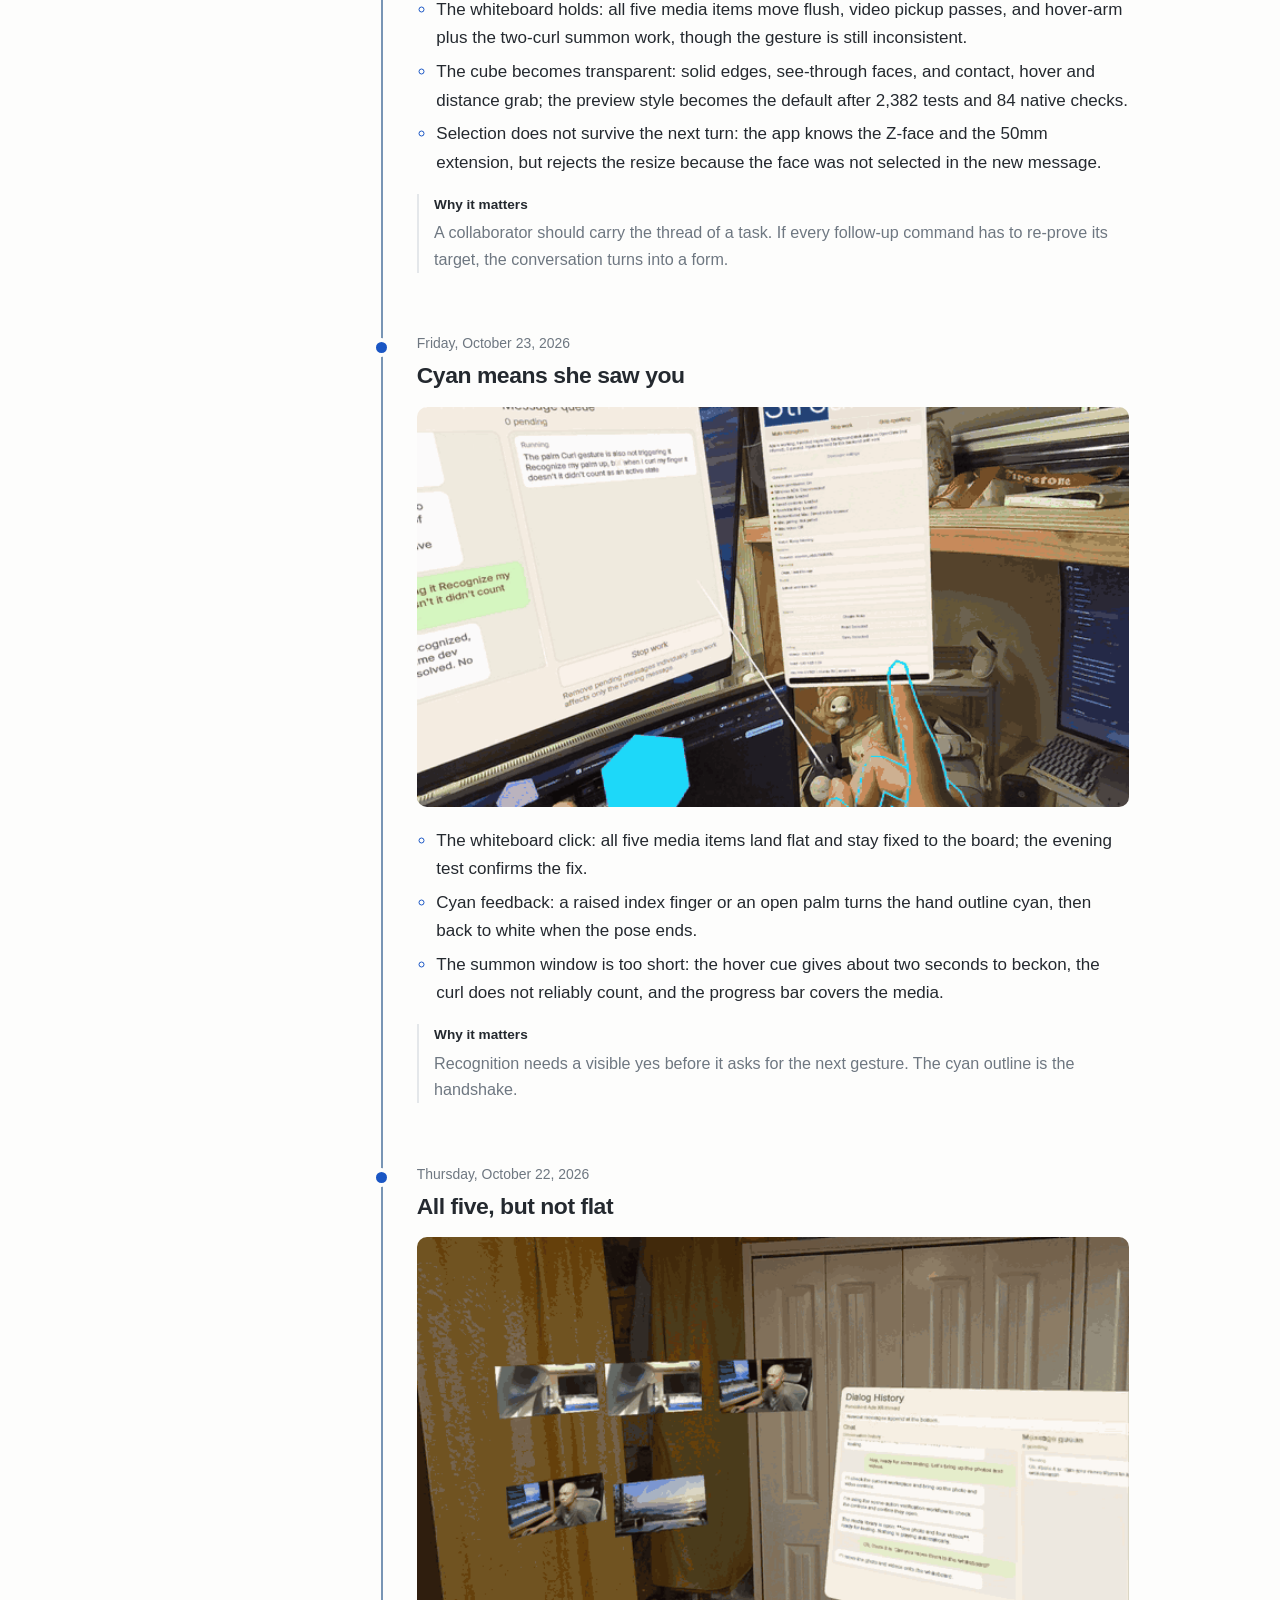
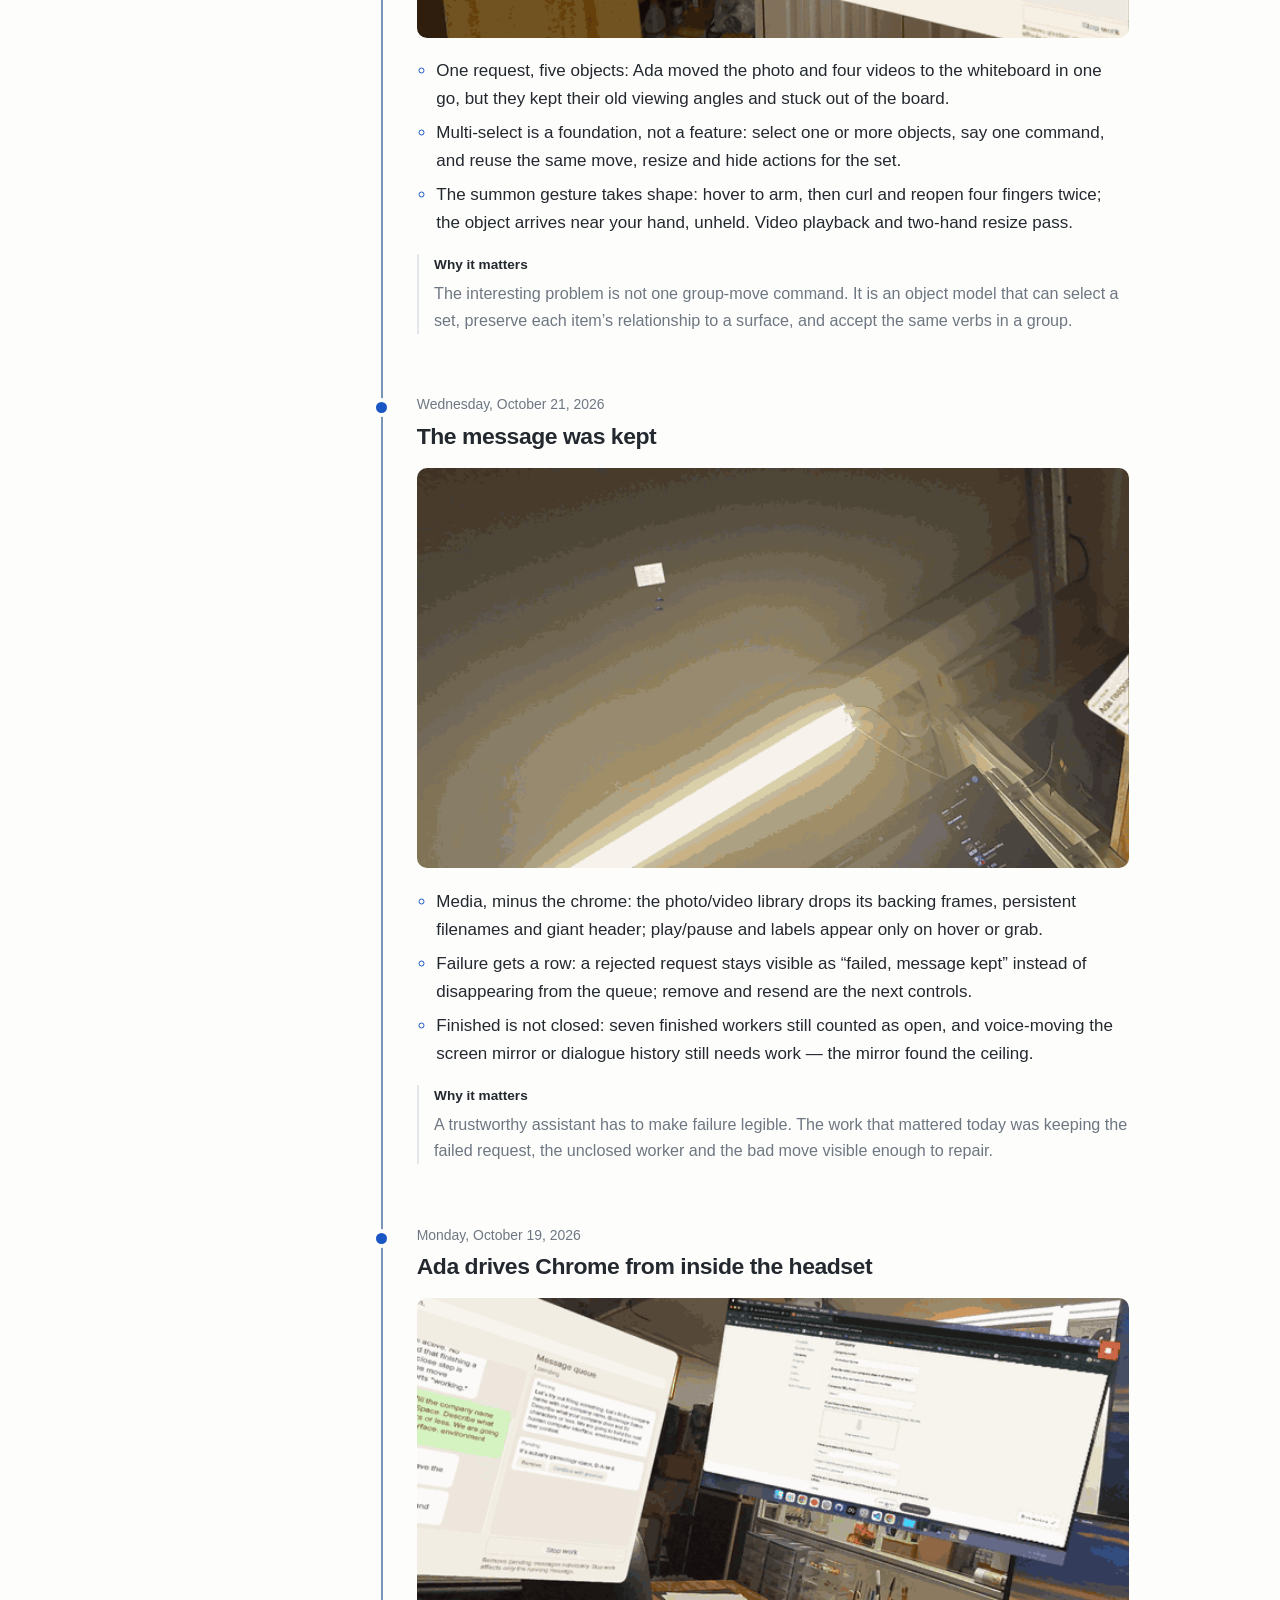
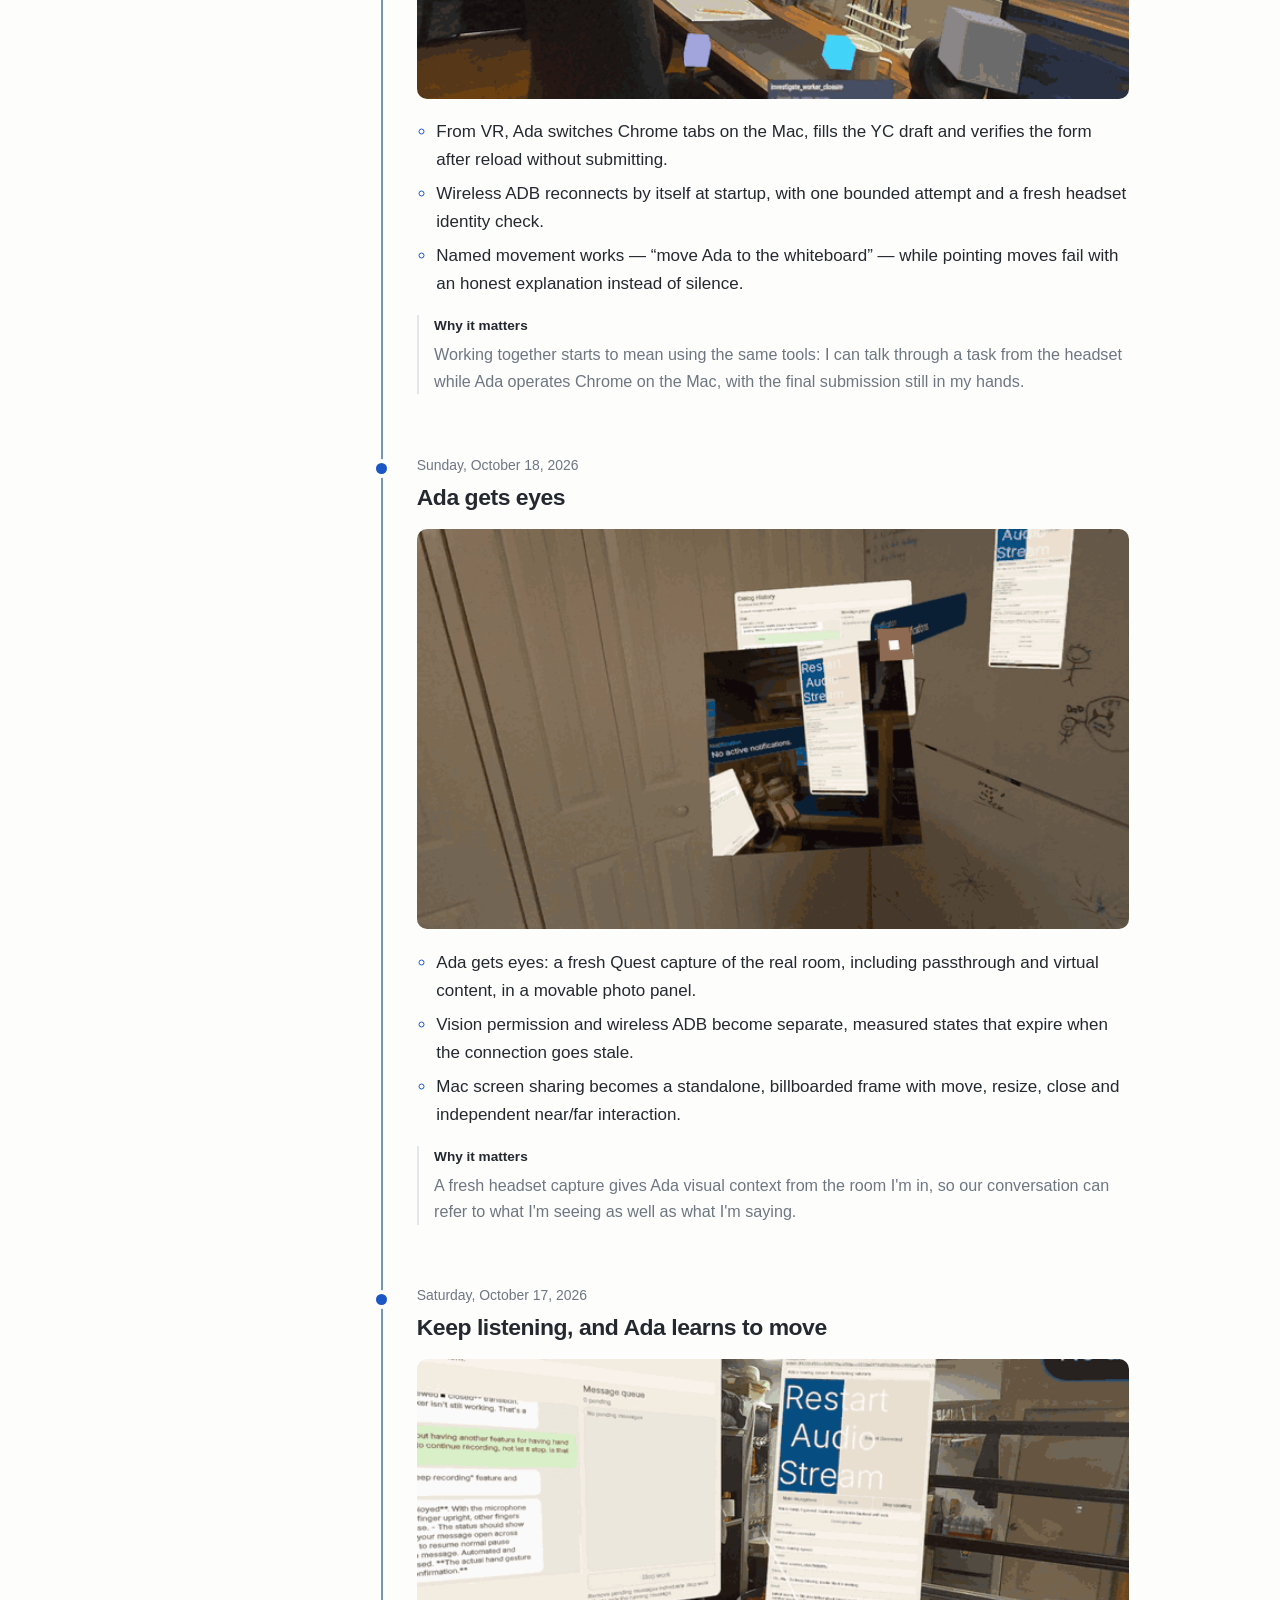
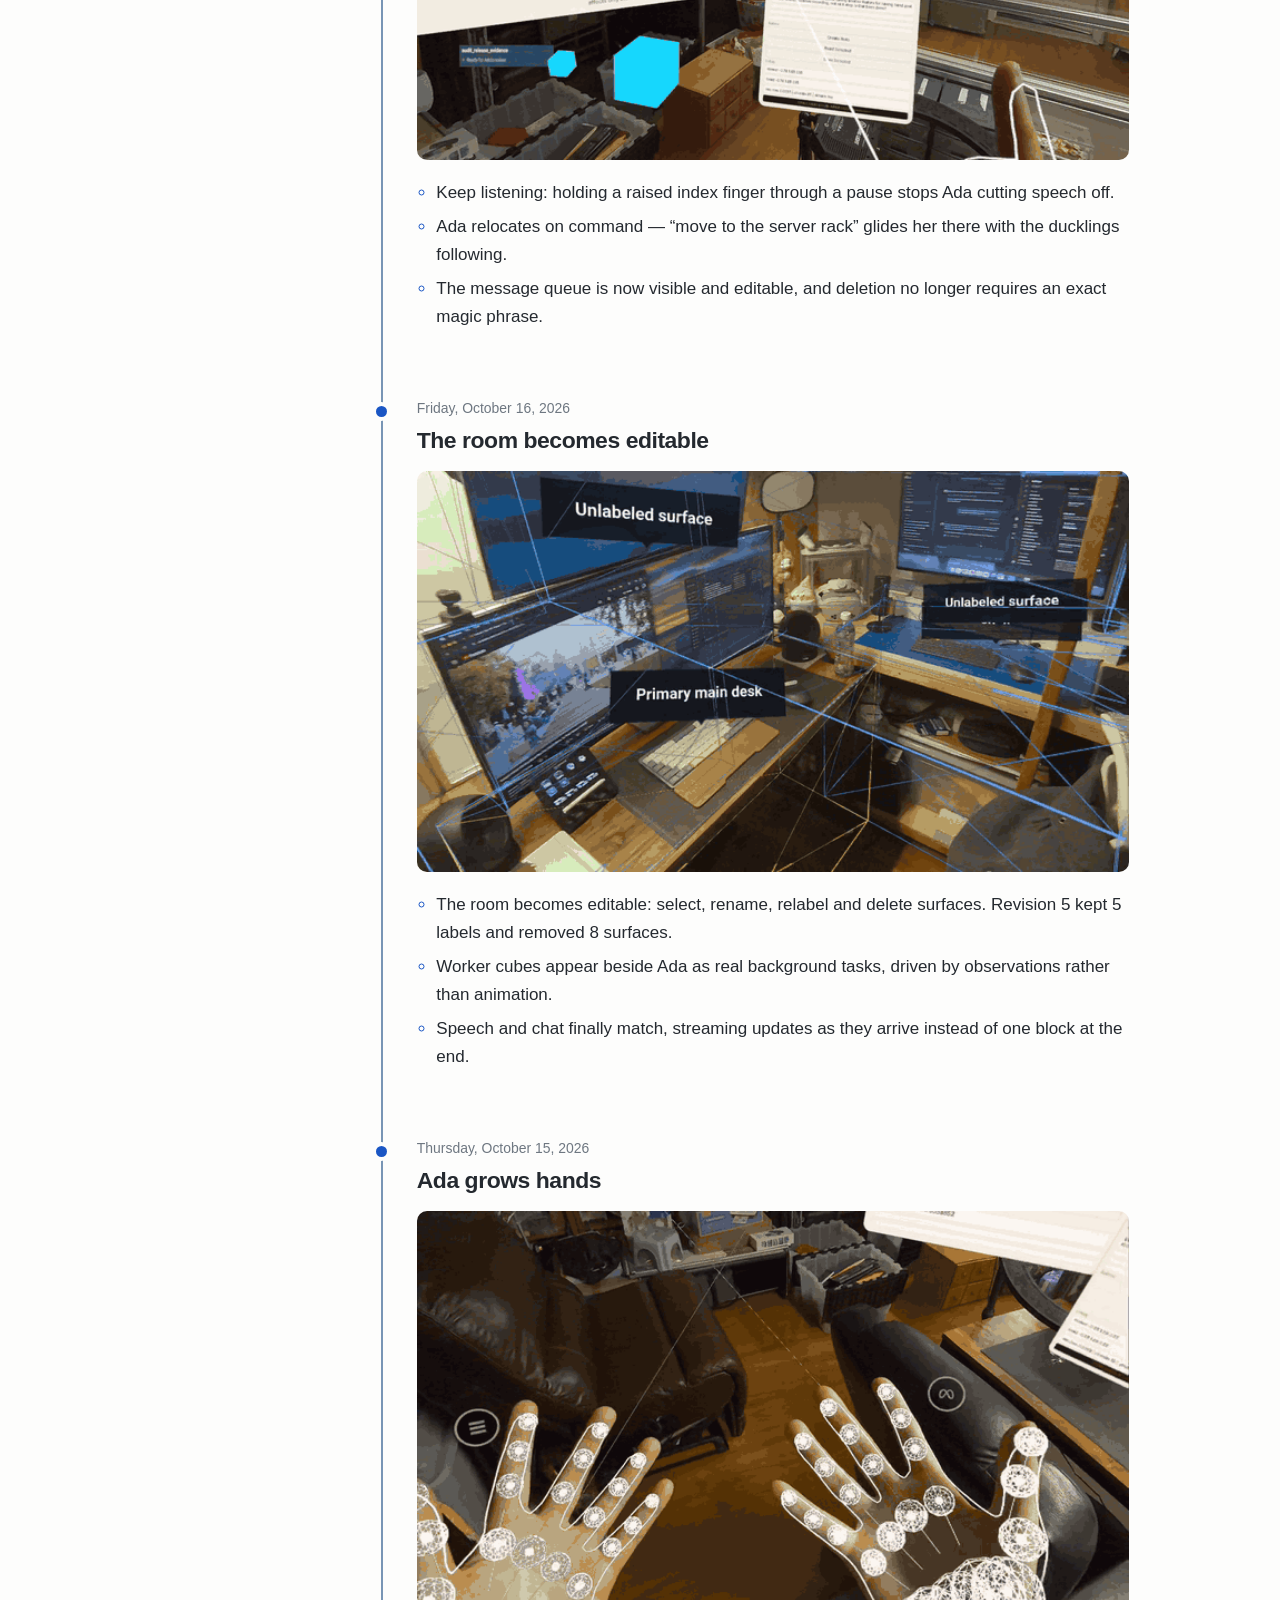
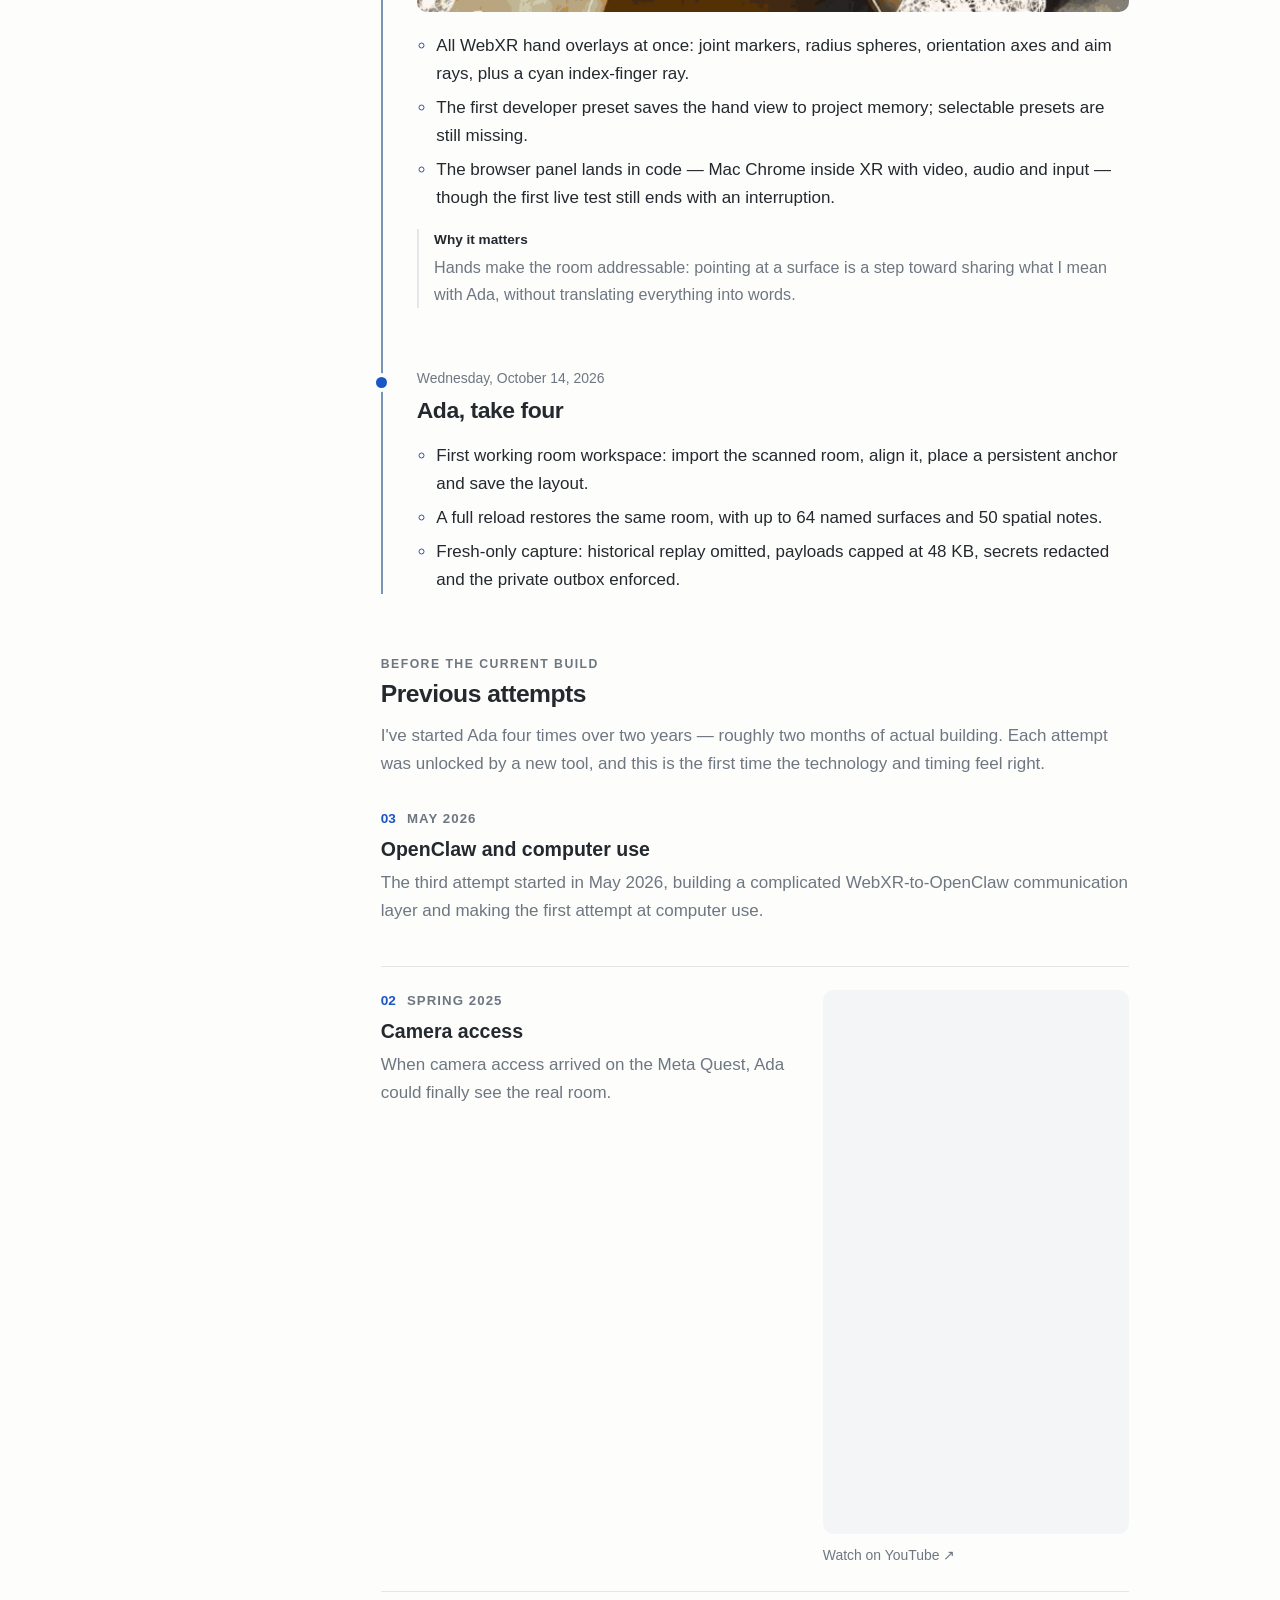
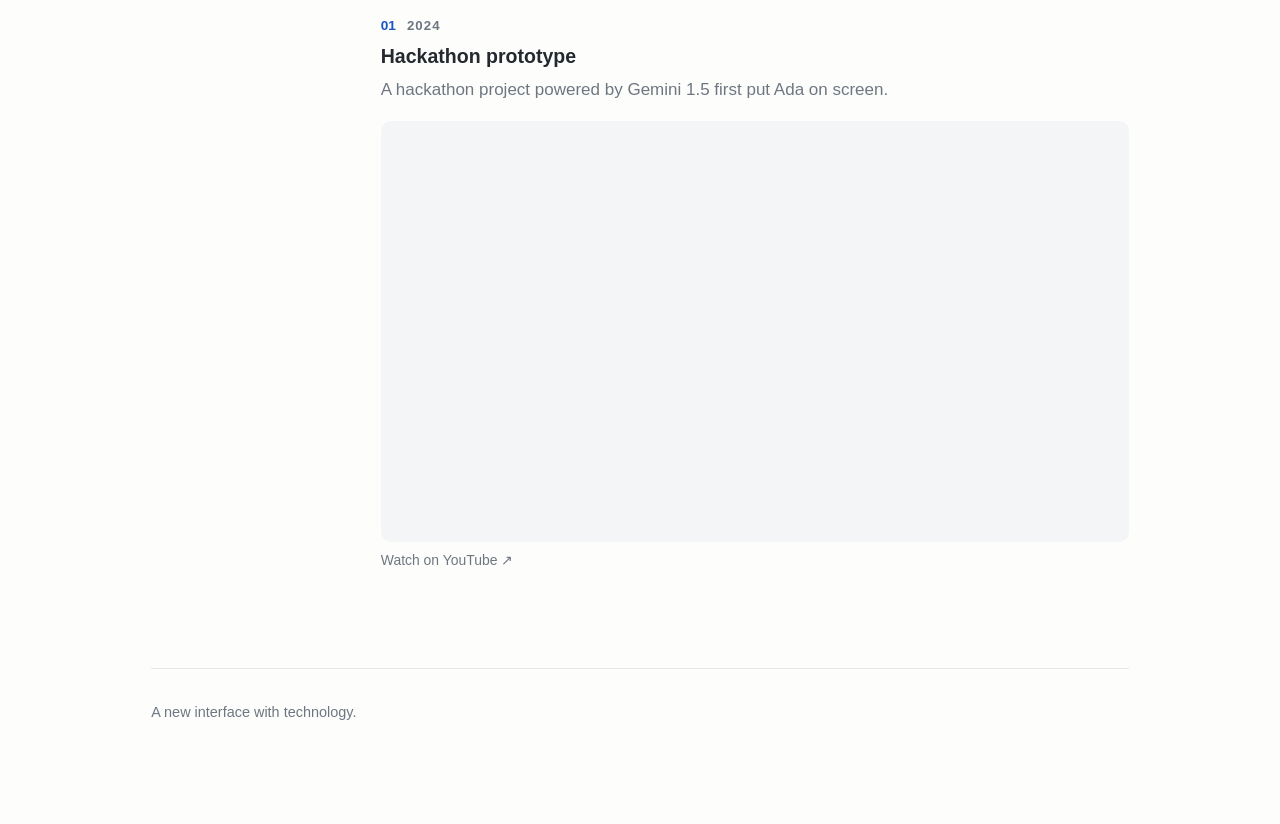
==== commit 7165ef42: "site: add development timeline above the daily log" ====
--- a/docs/index.html
+++ b/docs/index.html
@@ -5,7 +5,7 @@
 <meta name="viewport" content="width=device-width, initial-scale=1">
 <title>Ada — A new interface with technology.</title>
 <meta name="description" content="An AI collaborator that shares your workspace and helps you think, create, and get things done.">
-<link rel="stylesheet" href="style.css?v=39e1df05e3bc">
+<link rel="stylesheet" href="style.css?v=88470acc71af">
 <link rel="icon" type="image/svg+xml" href="favicon.svg">
 <link rel="alternate" type="application/rss+xml" title="Ada feed" href="feed.xml">
 </head>
@@ -22,6 +22,7 @@
 <details class="nav-browser" open>
 <summary class="nav-toggle">Browse the log</summary>
 <div class="nav-content">
+<a class="nav-overview" href="#roadmap">Development timeline</a>
 <a class="nav-overview" href="#latest">Latest progress</a>
 <p class="nav-label">Daily log</p>
 <details class="nav-month" open><summary>October 2026</summary><ul><li><a href="#2026-10-29">Oct 29</a></li><li><a href="#2026-10-28">Oct 28</a></li><li><a href="#2026-10-27">Oct 27</a></li><li><a href="#2026-10-26">Oct 26</a></li><li><a href="#2026-10-25">Oct 25</a></li><li><a href="#2026-10-24">Oct 24</a></li><li><a href="#2026-10-23">Oct 23</a></li><li><a href="#2026-10-22">Oct 22</a></li><li><a href="#2026-10-21">Oct 21</a></li><li><a href="#2026-10-19">Oct 19</a></li><li><a href="#2026-10-18">Oct 18</a></li><li><a href="#2026-10-17">Oct 17</a></li><li><a href="#2026-10-16">Oct 16</a></li><li><a href="#2026-10-15">Oct 15</a></li><li><a href="#2026-10-14">Oct 14</a></li></ul></details>
@@ -36,6 +37,100 @@
 <p class="project-description">An AI collaborator that shares your workspace and helps you think, create, and get things done.</p>
 <p class="project-introduction">What if getting things done didn’t feel like operating software? I’m exploring how conversation, gestures, and interactive visuals can make working alongside AI feel natural. This journal follows the experiments, setbacks, and discoveries as Ada takes shape.</p>
 </div>
+<section class="roadmap" id="roadmap" aria-labelledby="roadmap-title">
+<div class="roadmap-head">
+<p class="eyebrow">Development timeline</p>
+<h2 id="roadmap-title">Where this is going</h2>
+<p class="roadmap-intro">A sequence of gates, not a calendar. Basic operations come first; the content workflow and MVP are earned on top. After the MVP, the roadmap splits into three parallel tracks.</p>
+</div>
+<ol class="roadmap-list">
+<li class="roadmap-step is-now">
+<div class="roadmap-card">
+<p class="roadmap-kicker">Phase 1 · We are here</p>
+<h3>Basic operations</h3>
+<p class="roadmap-goal">Make the room dependable enough to build on.</p>
+<ul class="roadmap-points">
+<li>Voice, panels, media and gestures work without developer rescue.</li>
+<li>Layouts, notes and positions survive save, reload and restore.</li>
+<li>Failures are explicit and recoverable — no silent success.</li>
+</ul>
+<p class="roadmap-focus">Current focus: panel save/restore · voice overlap · whiteboard placement</p>
+</div>
+</li>
+<li class="roadmap-step">
+<div class="roadmap-card">
+<p class="roadmap-kicker">Phase 2</p>
+<h3>Content creation workflow</h3>
+<p class="roadmap-goal">Complete one real creative job inside the room.</p>
+<ul class="roadmap-points">
+<li>Collect references, arrange them, and create the artifact in place.</li>
+<li>The full loop survives interruption, save and reload.</li>
+<li>The result is shareable without another tool doing the real work.</li>
+</ul>
+</div>
+</li>
+<li class="roadmap-step">
+<div class="roadmap-card">
+<p class="roadmap-kicker">Phase 3</p>
+<h3>MVP</h3>
+<p class="roadmap-goal">A first-time user can finish the core job in one session.</p>
+<ul class="roadmap-points">
+<li>One workflow runs end-to-end at acceptable speed.</li>
+<li>Setup, onboarding and recovery no longer need the builder.</li>
+<li>Real users can try it and show us where it breaks.</li>
+</ul>
+</div>
+</li>
+</ol>
+<div class="roadmap-split">
+<p class="roadmap-split-label">After the MVP gate — three parallel tracks</p>
+<div class="roadmap-tracks">
+<article class="roadmap-track">
+<div class="roadmap-track-head">
+<p class="roadmap-kicker">Track A</p>
+<h3>Refine content creation</h3>
+</div>
+<div class="roadmap-track-body">
+<p class="roadmap-goal">Make the proven workflow deeper, faster and worth returning to.</p>
+<ul class="roadmap-points">
+<li>Fix the friction real usage exposes.</li>
+<li>Add templates, deeper editing and durable projects.</li>
+</ul>
+</div>
+</article>
+<article class="roadmap-track">
+<div class="roadmap-track-head">
+<p class="roadmap-kicker">Track B</p>
+<h3>Use case #2 workflow</h3>
+</div>
+<div class="roadmap-track-body">
+<p class="roadmap-goal">Test whether the same core can carry a second job.</p>
+<ul class="roadmap-points">
+<li>Name the use case and its success criteria.</li>
+<li>Reuse the primitives; build a separate end-to-end workflow.</li>
+</ul>
+<p class="roadmap-open">Open decision: use case to be named.</p>
+</div>
+</article>
+<article class="roadmap-track">
+<div class="roadmap-track-head">
+<p class="roadmap-kicker">Track C</p>
+<h3>Multi-user room</h3>
+</div>
+<div class="roadmap-track-body">
+<p class="roadmap-goal">Let several people join the same room and work with Ada together.</p>
+<ul class="roadmap-points">
+<li>Shared presence, panels, media and Ada state.</li>
+<li>Per-person voice and controls without collisions.</li>
+<li>Join permissions, identity and recovery when someone drops.</li>
+</ul>
+<p class="roadmap-open">Builds on the single-user room gate.</p>
+</div>
+</article>
+</div>
+</div>
+<p class="roadmap-note">Working outline, 30 October 2026. No calendar estimates are shown because the basic-operations gate is still open.</p>
+</section>
 <div class="timeline" id="latest">
 <ol class="timeline-list" id="current-log" aria-label="Daily log">
 <li class="entry" id="2026-10-29">
--- a/docs/style.css
+++ b/docs/style.css
@@ -54,6 +54,7 @@
   grid-template-columns: 10.5rem minmax(0, 44rem);
   grid-template-areas:
     "nav intro"
+    "nav roadmap"
     "nav timeline";
   column-gap: 3rem;
   align-items: start;
@@ -70,6 +71,143 @@
 }
 .project-description { margin: 0 0 0.65rem; }
 .project-introduction { margin: 0; color: var(--muted); }
+
+.roadmap {
+  grid-area: roadmap;
+  min-width: 0;
+  margin-bottom: 2.75rem;
+  scroll-margin-top: 1.5rem;
+}
+.roadmap-head { margin: 0 0 1.35rem; }
+.roadmap-head h2 {
+  margin: 0 0 0.55rem;
+  font-size: 1.45rem;
+  line-height: 1.25;
+  letter-spacing: -0.02em;
+}
+.roadmap-intro { margin: 0; color: var(--muted); }
+.roadmap-list {
+  list-style: none;
+  margin: 0;
+  padding: 0 0 0 2rem;
+  border-left: 2px solid var(--timeline-line);
+}
+.roadmap-step { position: relative; padding-bottom: 1rem; }
+.roadmap-step:last-child { padding-bottom: 0; }
+.roadmap-step::before {
+  content: "";
+  position: absolute;
+  top: 1rem;
+  left: calc(-2.325rem - 1px);
+  width: 0.65rem;
+  height: 0.65rem;
+  border-radius: 50%;
+  border: 2px solid var(--timeline-line);
+  background: var(--bg);
+}
+.roadmap-step.is-now::before {
+  border-color: var(--accent);
+  background: var(--accent);
+  box-shadow: 0 0 0 4px var(--bg);
+}
+.roadmap-card {
+  border: 1px solid var(--border);
+  border-radius: 10px;
+  padding: 0.95rem 1.1rem;
+  background: var(--code-bg);
+}
+.roadmap-kicker {
+  margin: 0 0 0.25rem;
+  color: var(--muted);
+  font-size: 0.68rem;
+  font-weight: 650;
+  letter-spacing: 0.1em;
+  text-transform: uppercase;
+}
+.roadmap-step.is-now .roadmap-kicker { color: var(--accent); }
+.roadmap-card h3,
+.roadmap-track h3 {
+  margin: 0 0 0.35rem;
+  font-size: 1.05rem;
+  line-height: 1.3;
+  letter-spacing: -0.01em;
+}
+.roadmap-goal { margin: 0 0 0.55rem; font-size: 0.92rem; }
+.roadmap-points {
+  margin: 0;
+  padding-left: 1.05rem;
+  color: var(--muted);
+  font-size: 0.84rem;
+  line-height: 1.5;
+}
+.roadmap-points li { margin: 0.18rem 0; }
+.roadmap-points li::marker { color: var(--accent); }
+.roadmap-focus {
+  margin: 0.65rem 0 0;
+  padding-top: 0.6rem;
+  border-top: 1px solid var(--border);
+  color: var(--muted);
+  font-size: 0.74rem;
+  line-height: 1.45;
+}
+.roadmap-split {
+  position: relative;
+  padding: 1.1rem 0 0 2rem;
+  border-left: 2px solid var(--timeline-line);
+}
+.roadmap-split-label {
+  margin: 0 0 0.7rem;
+  color: var(--muted);
+  font-size: 0.68rem;
+  font-weight: 650;
+  letter-spacing: 0.1em;
+  text-transform: uppercase;
+}
+.roadmap-tracks { display: flex; flex-direction: column; gap: 0.7rem; }
+.roadmap-track {
+  position: relative;
+  display: grid;
+  grid-template-columns: 9.5rem minmax(0, 1fr);
+  gap: 1rem;
+  border: 1px dashed var(--border);
+  border-radius: 10px;
+  padding: 0.9rem 1rem;
+  background: color-mix(in srgb, var(--accent) 4%, var(--bg));
+}
+.roadmap-track::before {
+  content: "";
+  position: absolute;
+  top: 1.15rem;
+  left: calc(-2.325rem - 1px);
+  width: 0.65rem;
+  height: 0.65rem;
+  border-radius: 50%;
+  border: 2px solid var(--timeline-line);
+  background: var(--bg);
+}
+.roadmap-track::after {
+  content: "";
+  position: absolute;
+  top: 1.45rem;
+  left: -2rem;
+  width: 2rem;
+  border-top: 1px solid var(--timeline-line);
+}
+.roadmap-track h3 { margin-bottom: 0; font-size: 0.98rem; }
+.roadmap-track-body .roadmap-goal { margin-bottom: 0.4rem; font-size: 0.88rem; }
+.roadmap-track-body .roadmap-points { font-size: 0.8rem; }
+.roadmap-open {
+  margin: 0.5rem 0 0;
+  color: var(--accent);
+  font-size: 0.72rem;
+  font-weight: 600;
+}
+.roadmap-note {
+  margin: 1rem 0 0;
+  color: var(--muted);
+  font-size: 0.74rem;
+  font-style: italic;
+}
 
 .attempts { margin: 3.5rem 0 0; scroll-margin-top: 1.5rem; }
 .eyebrow {
@@ -258,11 +396,14 @@
 @media (max-width: 820px) {
   body { max-width: 44rem; padding: 2rem 1.25rem 4rem; }
   .intro { margin-bottom: 1.5rem; }
+  .roadmap { margin-bottom: 1.5rem; }
+  .roadmap-track { grid-template-columns: 1fr; gap: 0.3rem; }
   .layout {
     display: grid;
     grid-template-columns: minmax(0, 1fr);
     grid-template-areas:
       "intro"
+      "roadmap"
       "nav"
       "timeline";
     max-width: none;
@@ -320,6 +461,9 @@
   .entry h2 { font-size: 1.2rem; }
   .timeline-list { padding-left: 1.5rem; }
   .entry::before { left: calc(-1.825rem - 1px); }
+  .roadmap-list, .roadmap-split { padding-left: 1.5rem; }
+  .roadmap-step::before, .roadmap-track::before { left: calc(-1.825rem - 1px); }
+  .roadmap-track::after { left: -1.5rem; width: 1.5rem; }
 }
 @media (prefers-reduced-motion: reduce) {
   html { scroll-behavior: auto; }
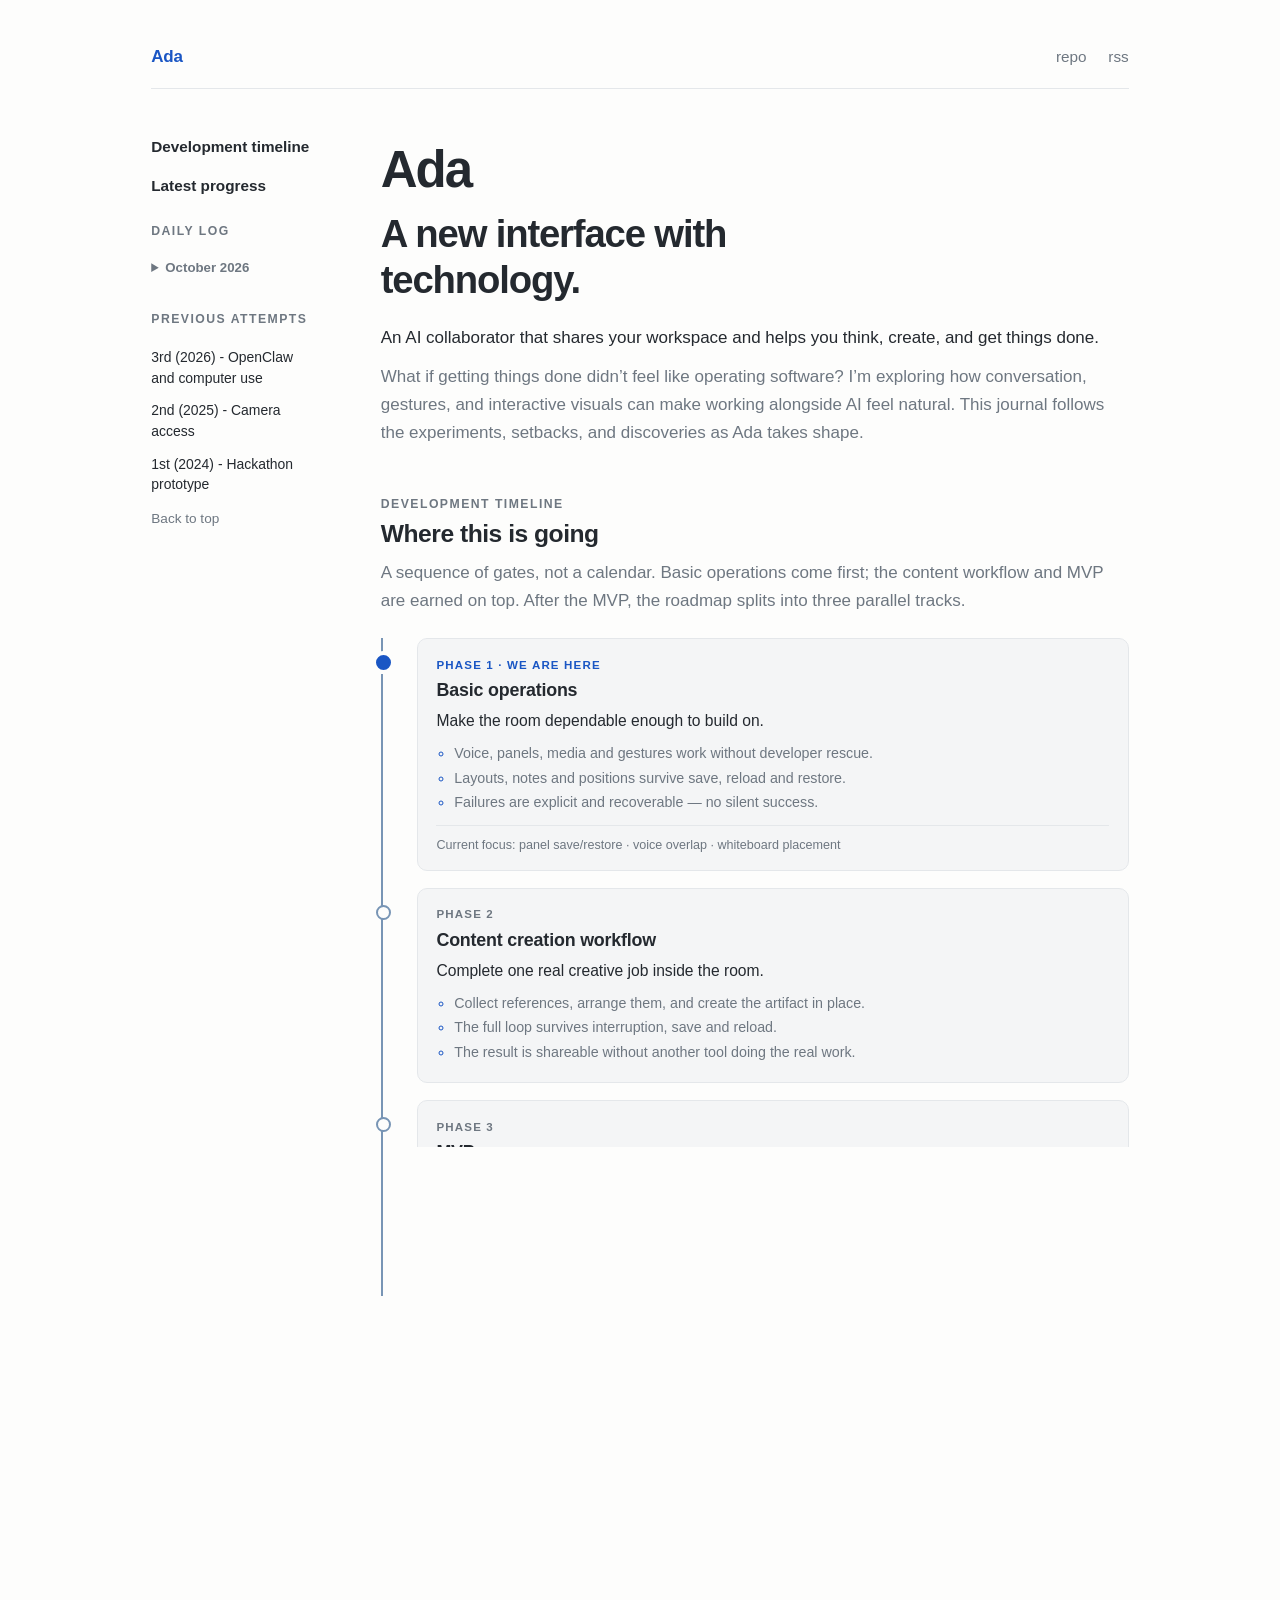
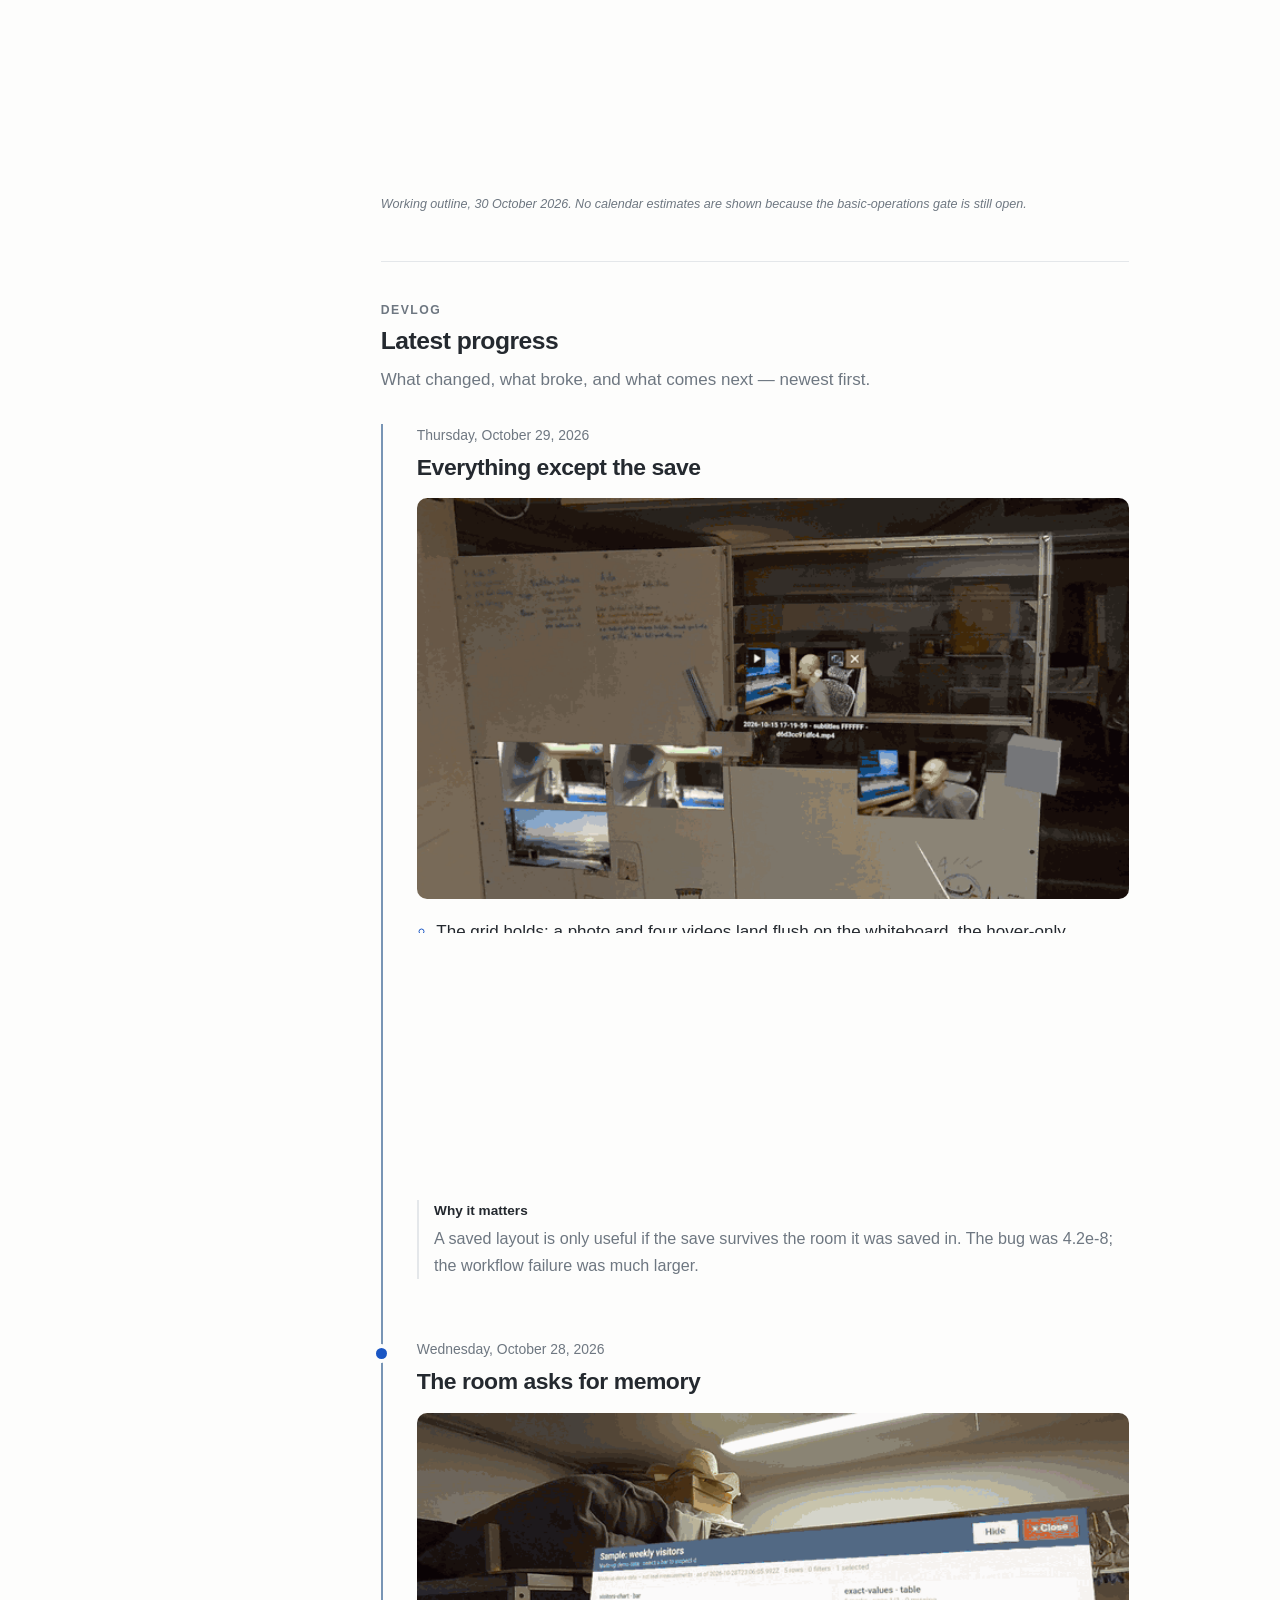
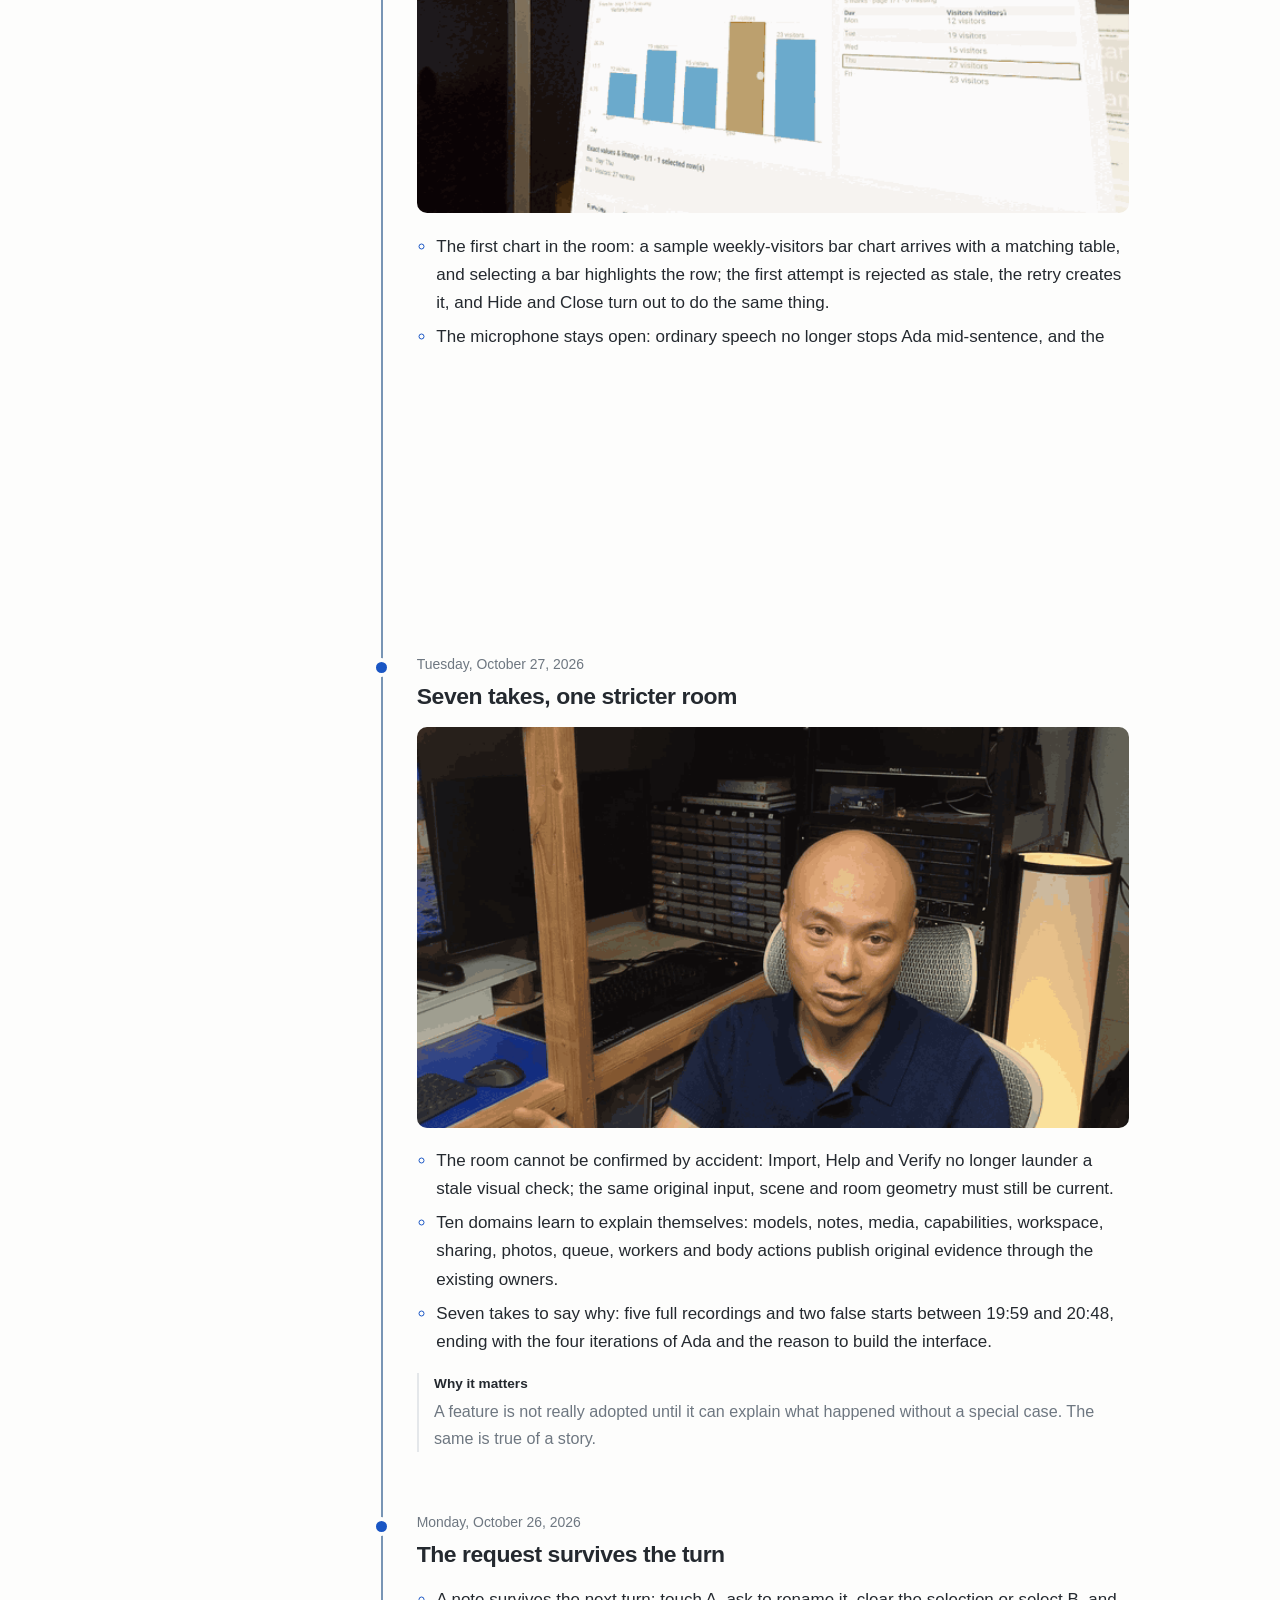
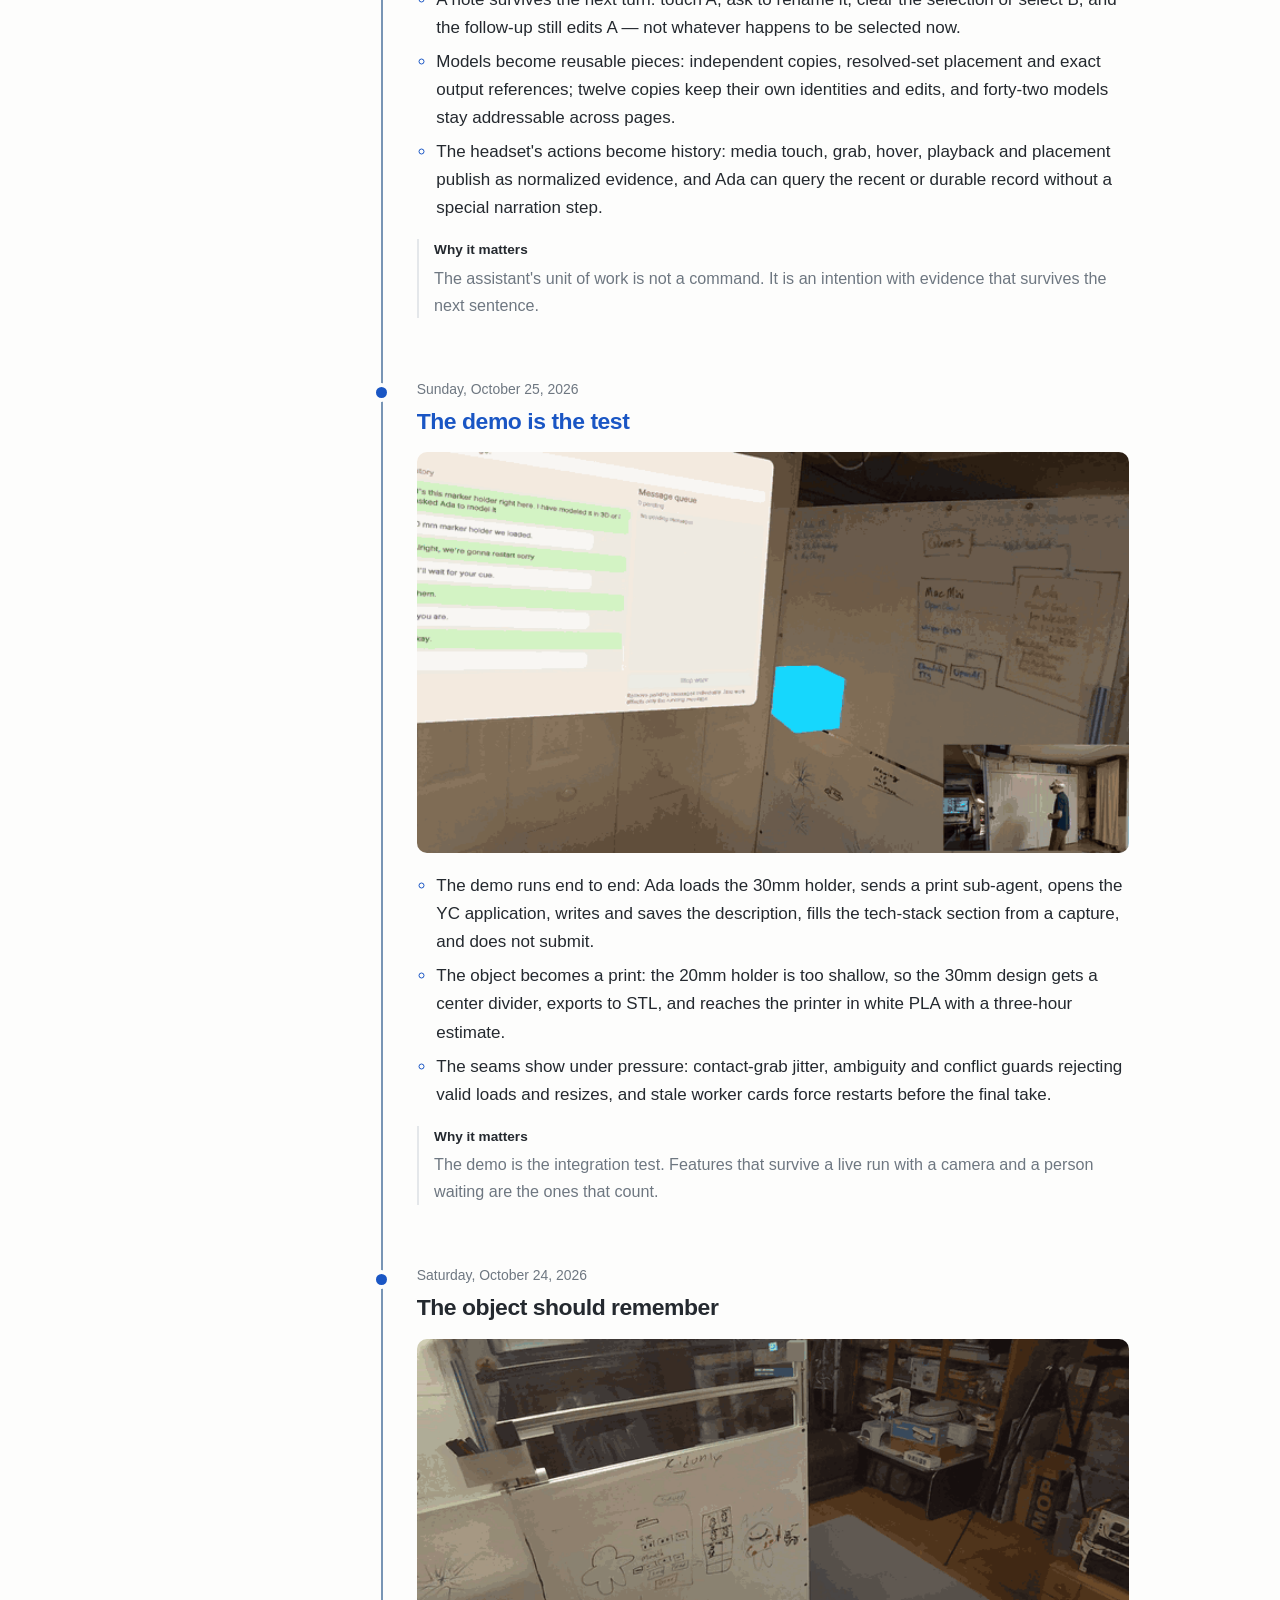
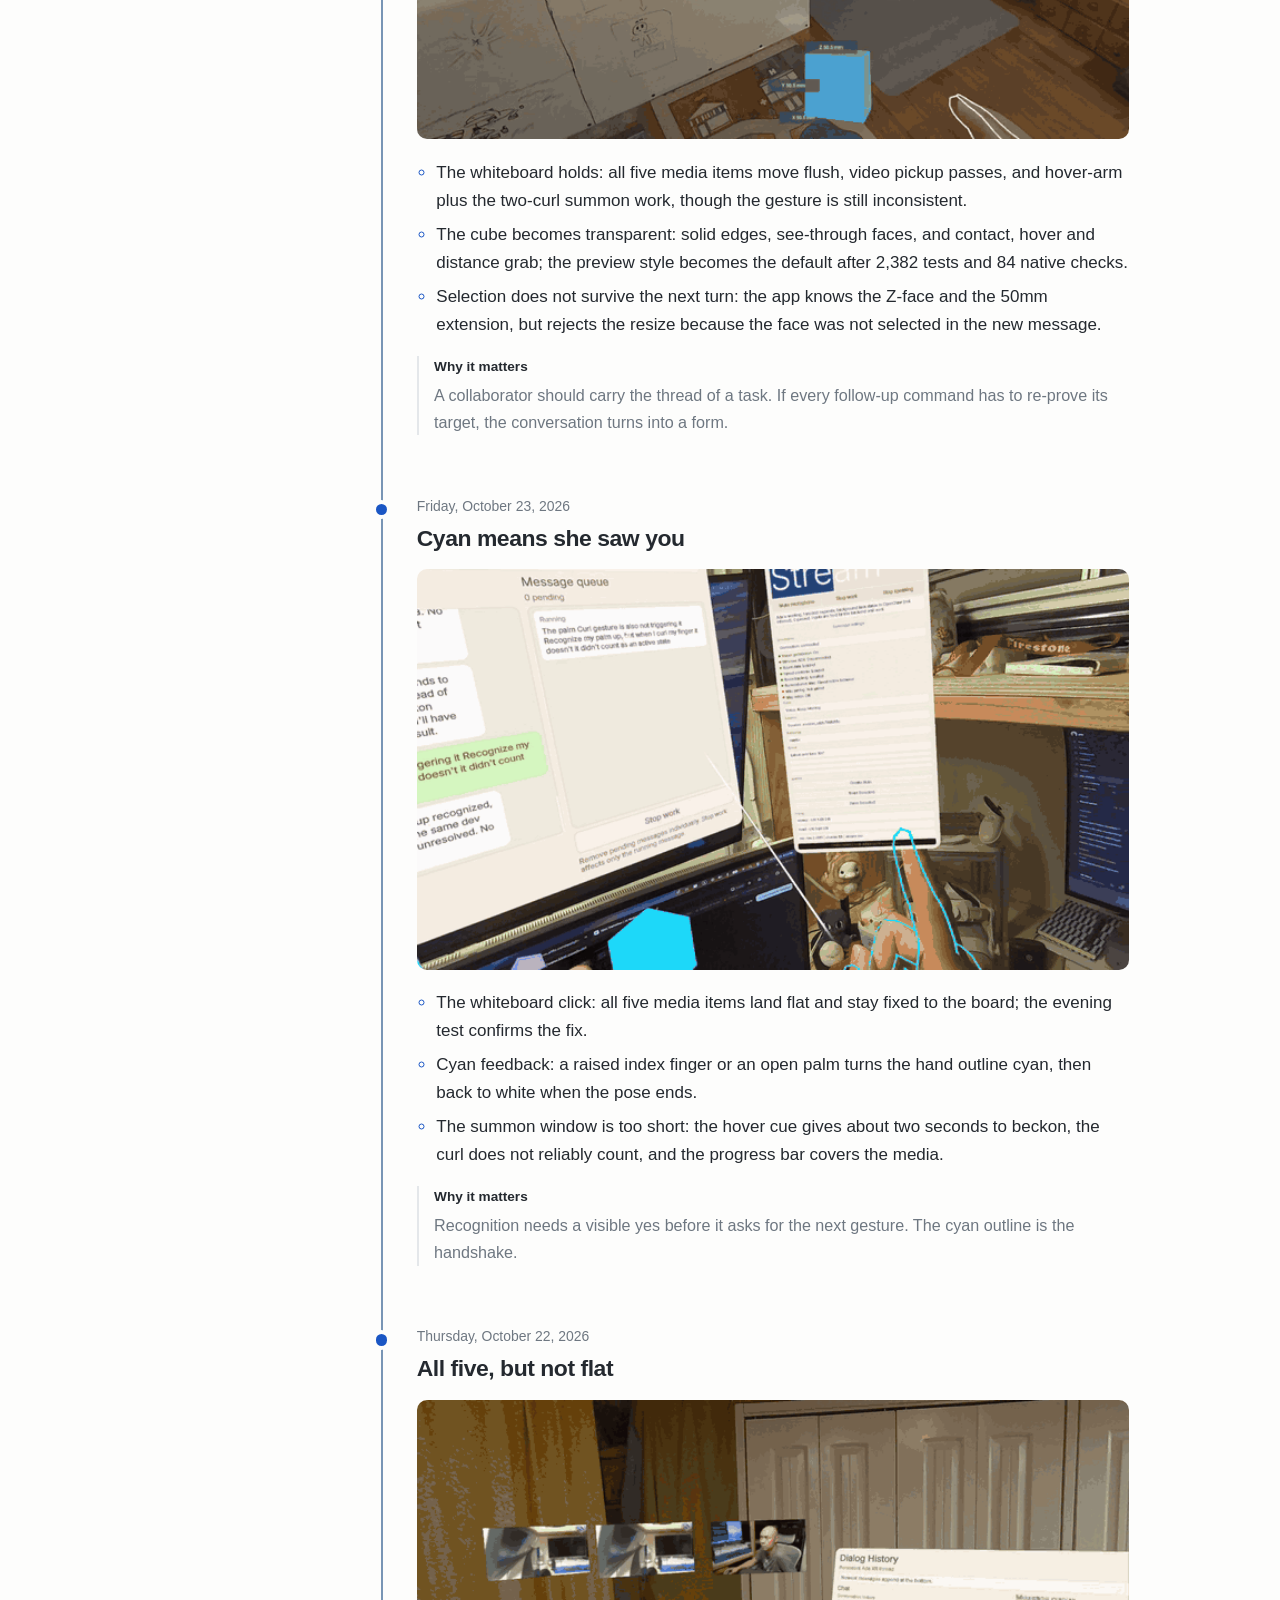
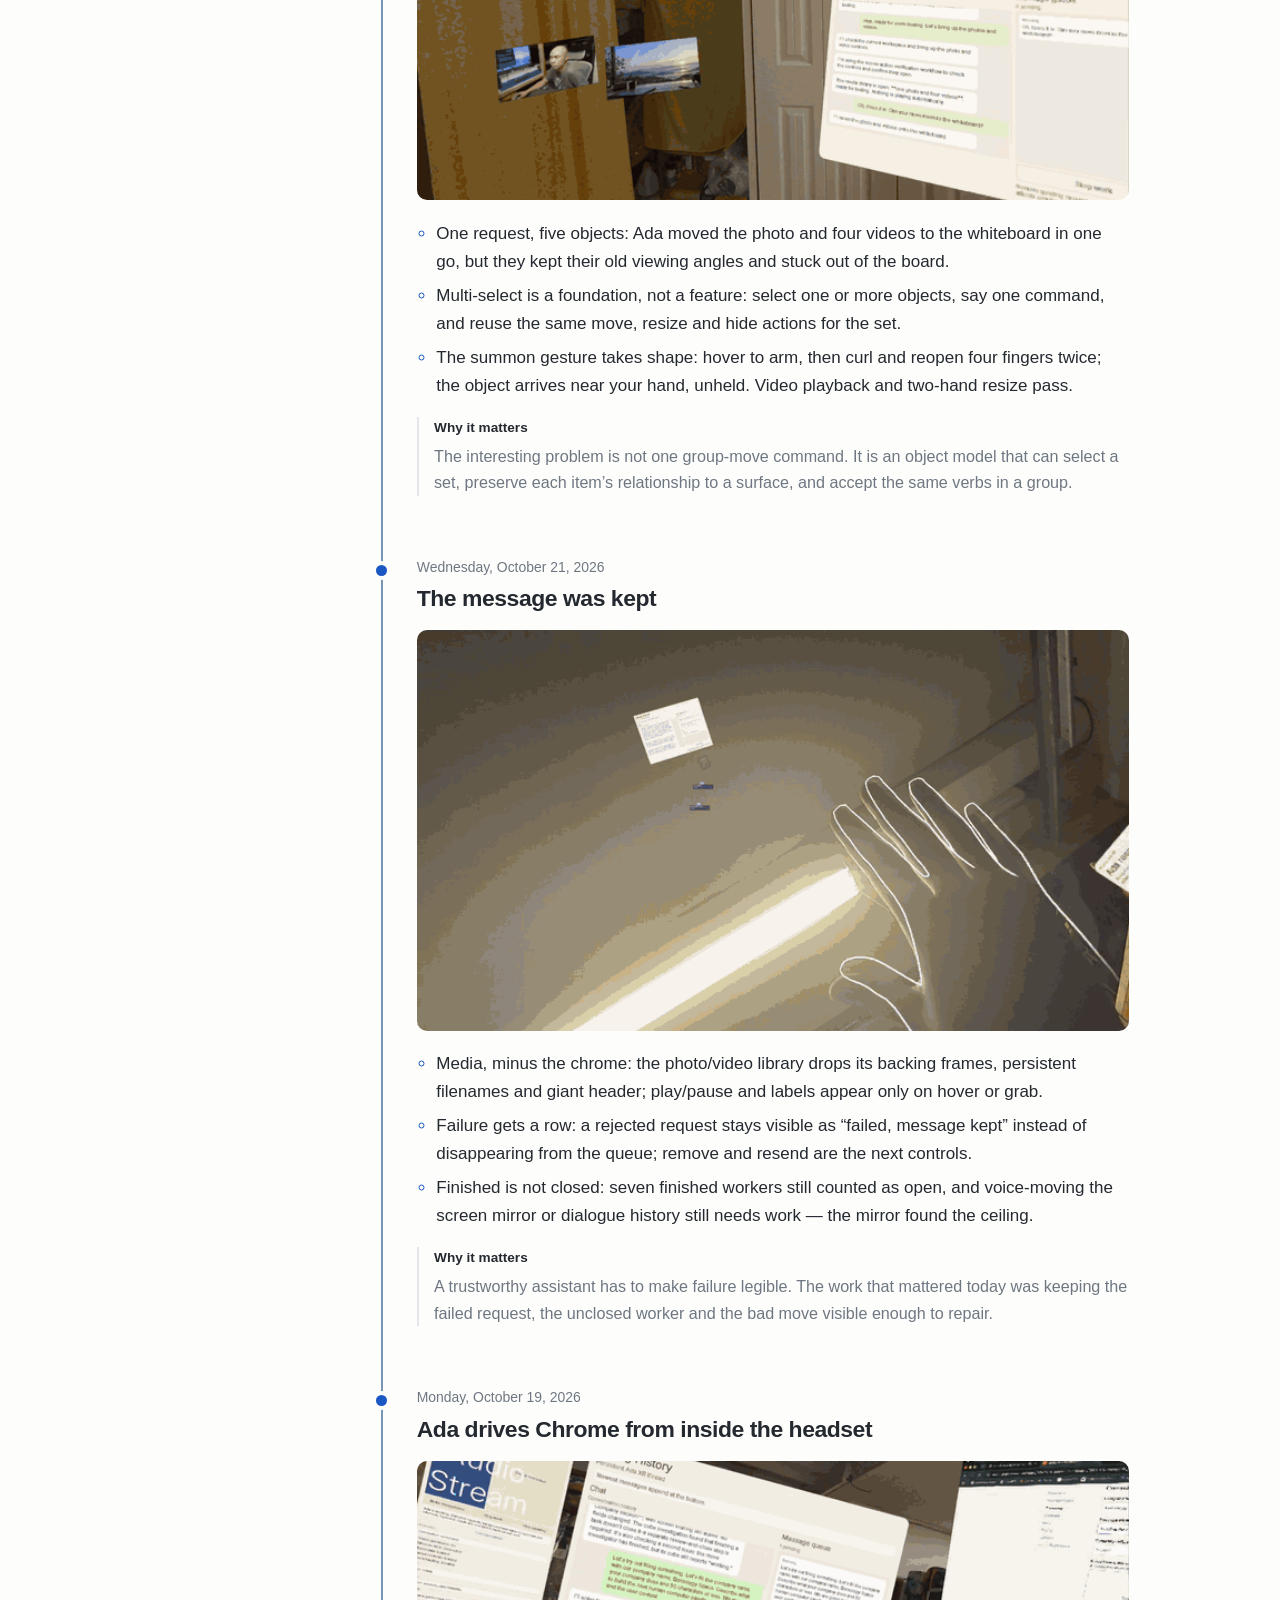
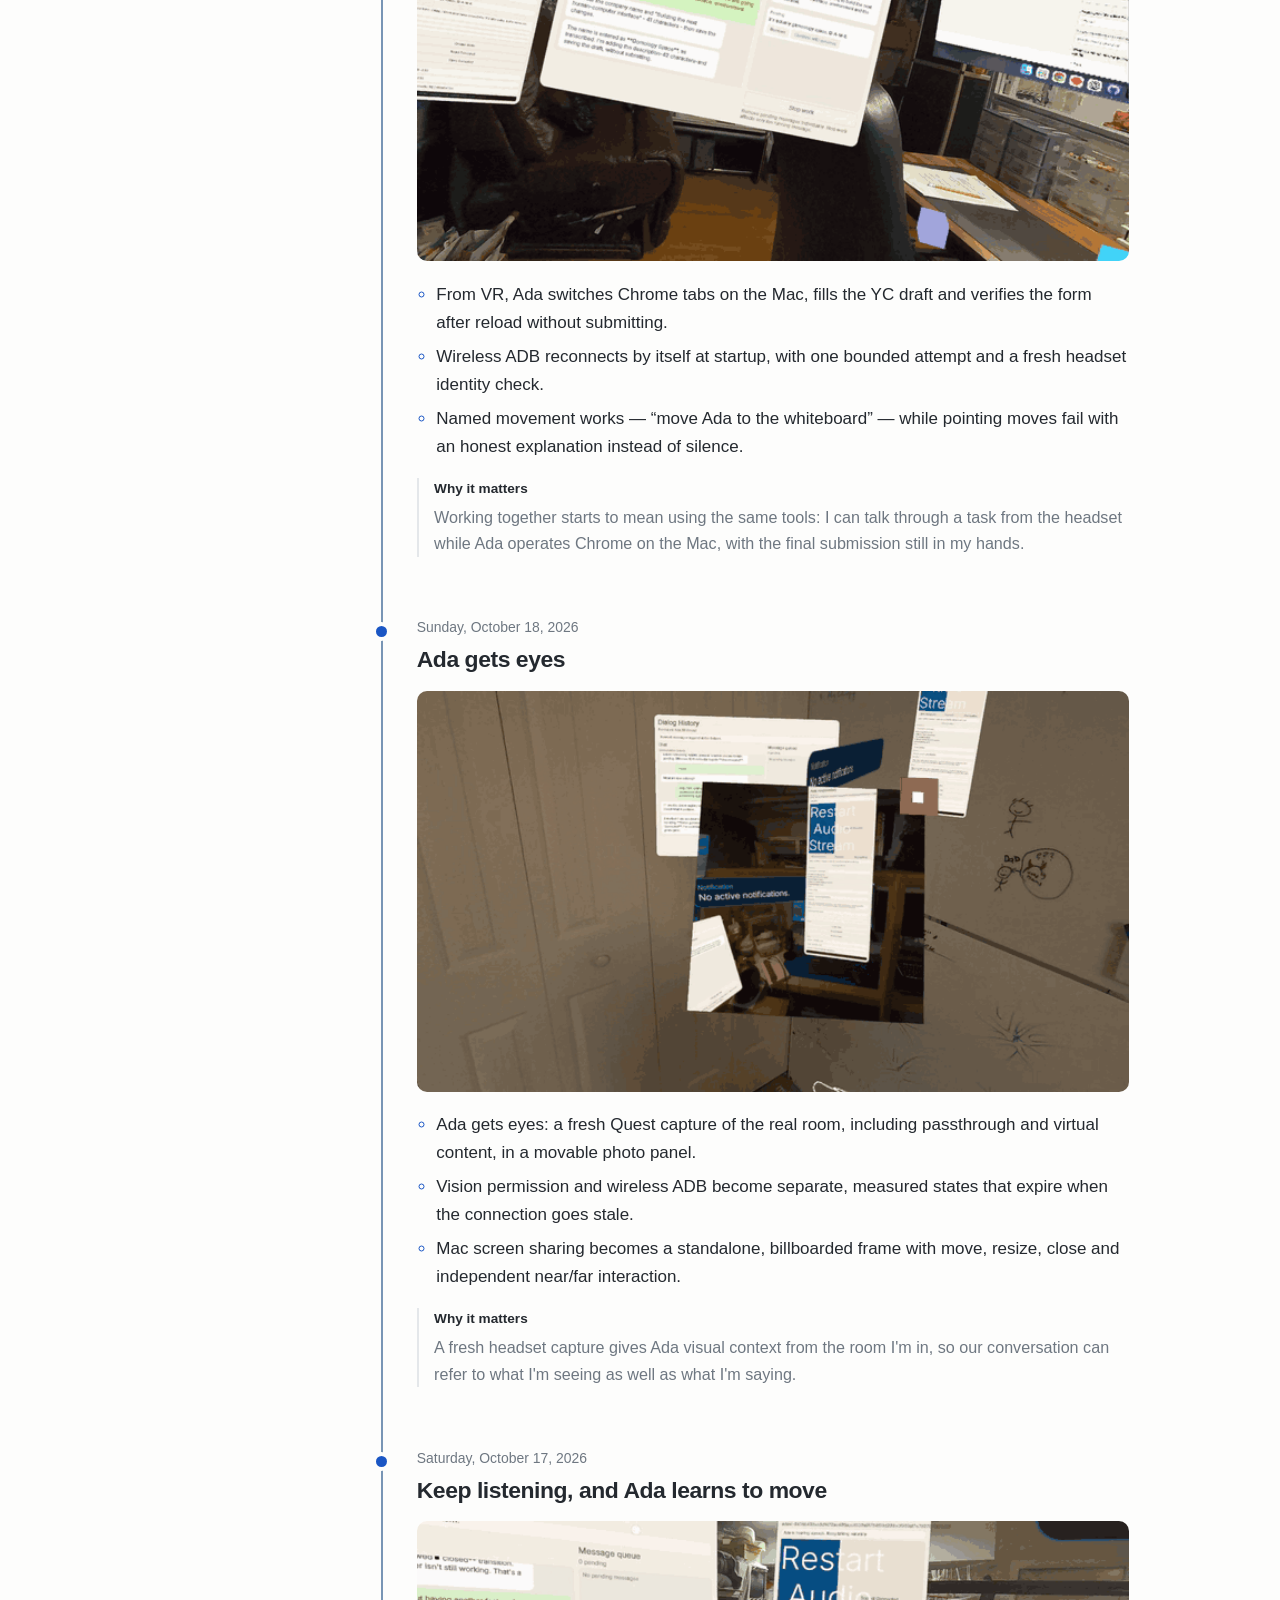
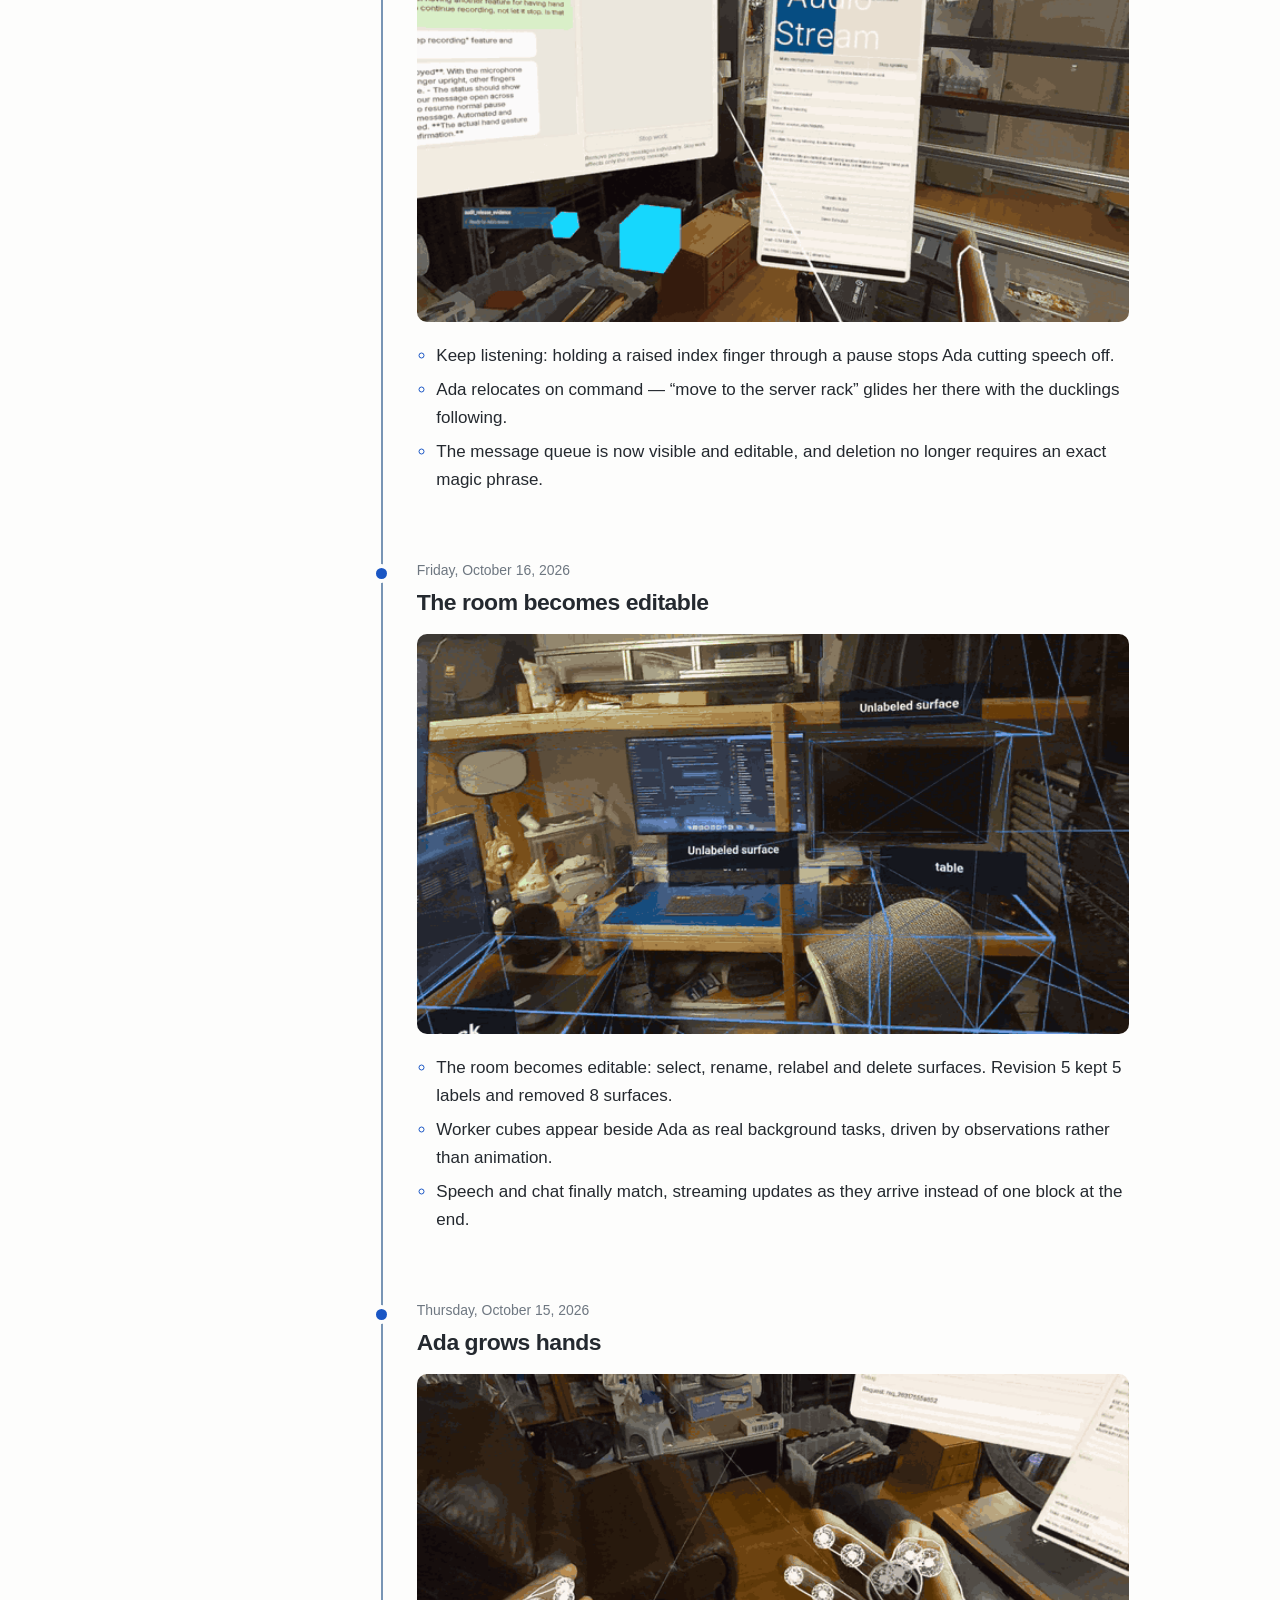
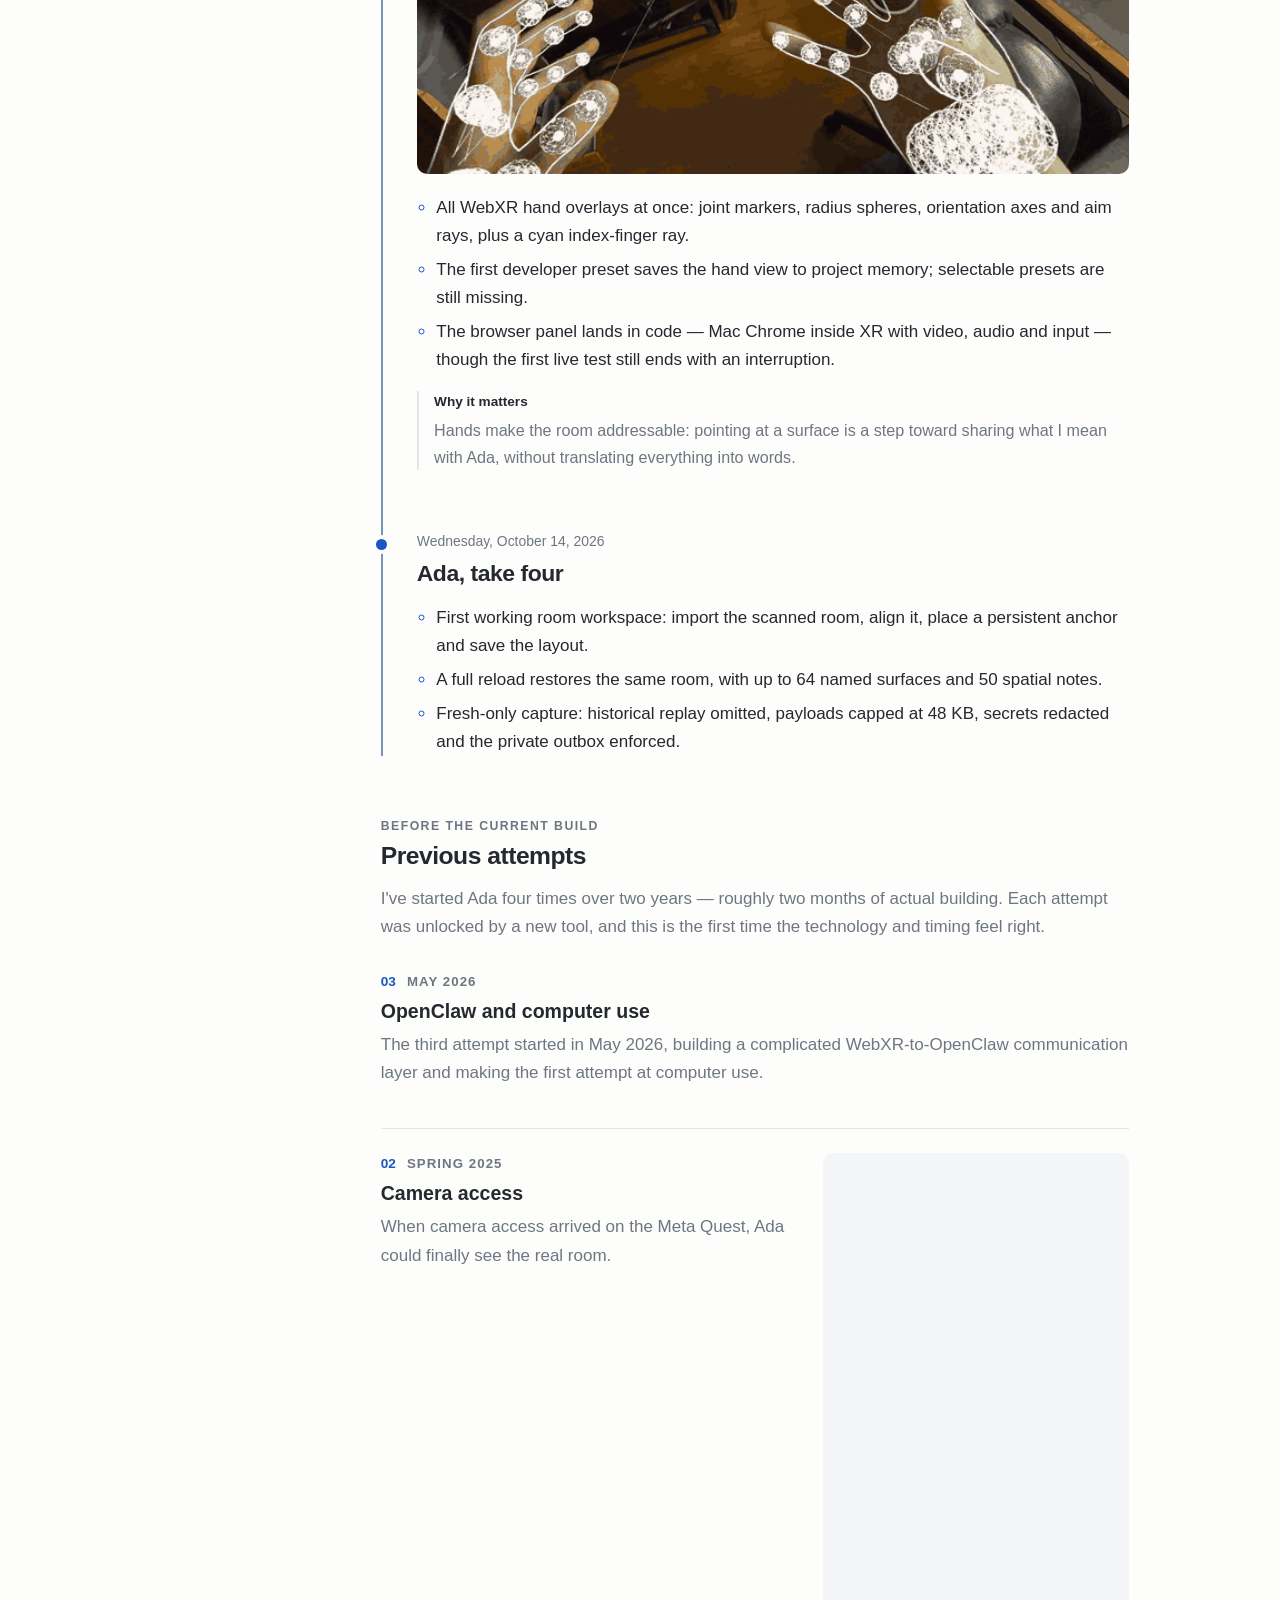
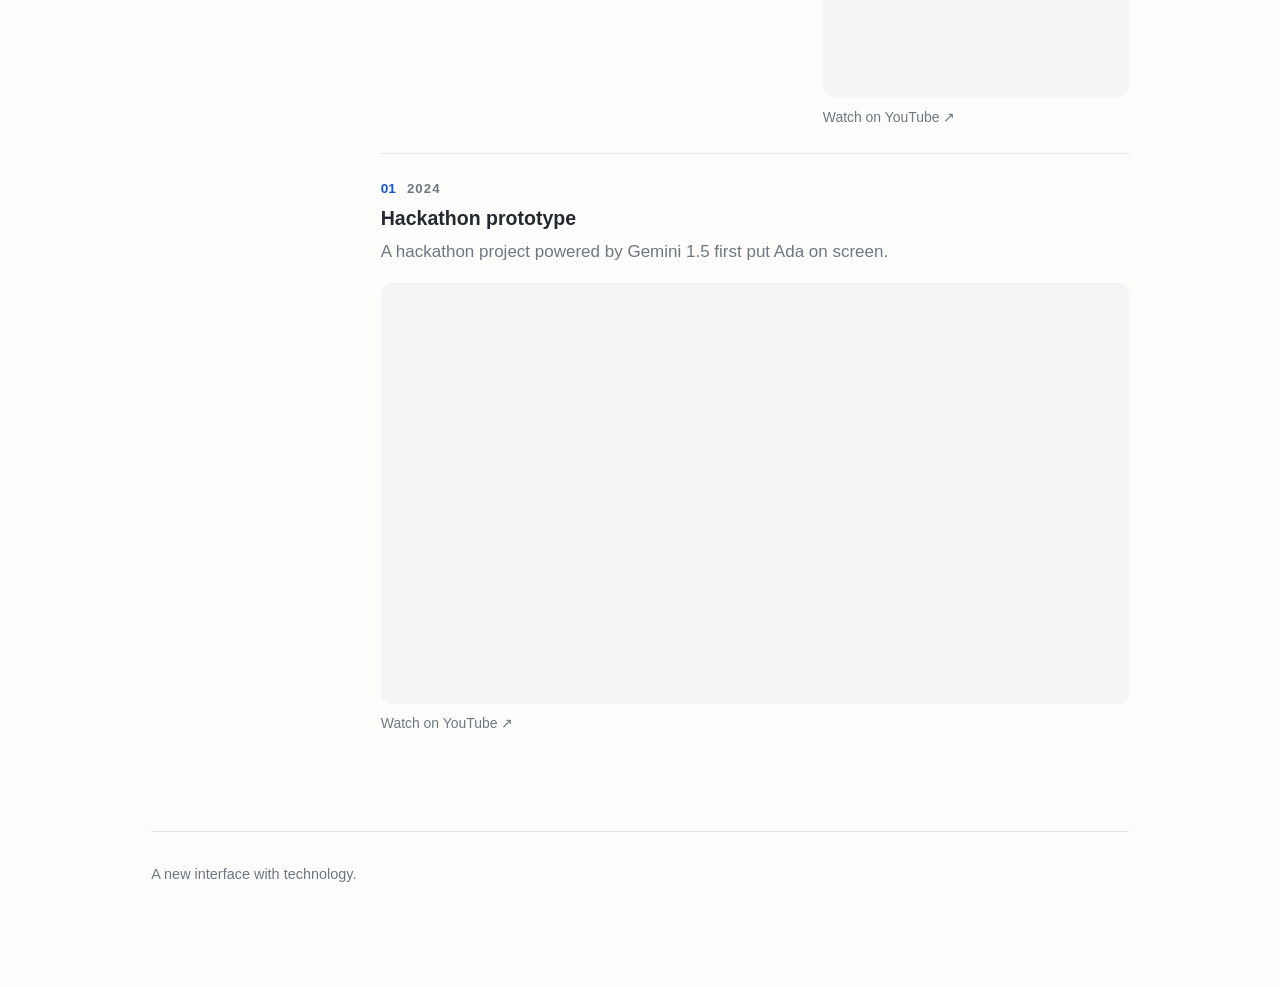
==== commit b35d13e7: "site: add devlog heading and collapse daily log months" ====
--- a/docs/index.html
+++ b/docs/index.html
@@ -5,7 +5,7 @@
 <meta name="viewport" content="width=device-width, initial-scale=1">
 <title>Ada — A new interface with technology.</title>
 <meta name="description" content="An AI collaborator that shares your workspace and helps you think, create, and get things done.">
-<link rel="stylesheet" href="style.css?v=88470acc71af">
+<link rel="stylesheet" href="style.css?v=227655987568">
 <link rel="icon" type="image/svg+xml" href="favicon.svg">
 <link rel="alternate" type="application/rss+xml" title="Ada feed" href="feed.xml">
 </head>
@@ -25,7 +25,7 @@
 <a class="nav-overview" href="#roadmap">Development timeline</a>
 <a class="nav-overview" href="#latest">Latest progress</a>
 <p class="nav-label">Daily log</p>
-<details class="nav-month" open><summary>October 2026</summary><ul><li><a href="#2026-10-29">Oct 29</a></li><li><a href="#2026-10-28">Oct 28</a></li><li><a href="#2026-10-27">Oct 27</a></li><li><a href="#2026-10-26">Oct 26</a></li><li><a href="#2026-10-25">Oct 25</a></li><li><a href="#2026-10-24">Oct 24</a></li><li><a href="#2026-10-23">Oct 23</a></li><li><a href="#2026-10-22">Oct 22</a></li><li><a href="#2026-10-21">Oct 21</a></li><li><a href="#2026-10-19">Oct 19</a></li><li><a href="#2026-10-18">Oct 18</a></li><li><a href="#2026-10-17">Oct 17</a></li><li><a href="#2026-10-16">Oct 16</a></li><li><a href="#2026-10-15">Oct 15</a></li><li><a href="#2026-10-14">Oct 14</a></li></ul></details>
+<details class="nav-month"><summary>October 2026</summary><ul><li><a href="#2026-10-29">Oct 29</a></li><li><a href="#2026-10-28">Oct 28</a></li><li><a href="#2026-10-27">Oct 27</a></li><li><a href="#2026-10-26">Oct 26</a></li><li><a href="#2026-10-25">Oct 25</a></li><li><a href="#2026-10-24">Oct 24</a></li><li><a href="#2026-10-23">Oct 23</a></li><li><a href="#2026-10-22">Oct 22</a></li><li><a href="#2026-10-21">Oct 21</a></li><li><a href="#2026-10-19">Oct 19</a></li><li><a href="#2026-10-18">Oct 18</a></li><li><a href="#2026-10-17">Oct 17</a></li><li><a href="#2026-10-16">Oct 16</a></li><li><a href="#2026-10-15">Oct 15</a></li><li><a href="#2026-10-14">Oct 14</a></li></ul></details>
 <p class="nav-label">Previous attempts</p><ul class="nav-attempts"><li><a href="#attempt-3">3rd (2026) - OpenClaw and computer use</a></li><li><a href="#attempt-2">2nd (2025) - Camera access</a></li><li><a href="#attempt-1">1st (2024) - Hackathon prototype</a></li></ul>
 <a class="nav-top" href="#top">Back to top</a>
 </div>
@@ -132,6 +132,11 @@
 <p class="roadmap-note">Working outline, 30 October 2026. No calendar estimates are shown because the basic-operations gate is still open.</p>
 </section>
 <div class="timeline" id="latest">
+<header class="devlog-head">
+<p class="eyebrow">Devlog</p>
+<h2>Latest progress</h2>
+<p class="devlog-intro">What changed, what broke, and what comes next — newest first.</p>
+</header>
 <ol class="timeline-list" id="current-log" aria-label="Daily log">
 <li class="entry" id="2026-10-29">
 <time class="entry-date" datetime="2026-10-29">Thursday, October 29, 2026</time>
--- a/docs/style.css
+++ b/docs/style.css
@@ -319,6 +319,18 @@
 }
 
 .timeline { grid-area: timeline; min-width: 0; scroll-margin-top: 1.5rem; }
+.devlog-head {
+  margin: 0 0 1.75rem;
+  padding-top: 2.25rem;
+  border-top: 1px solid var(--border);
+}
+.devlog-head h2 {
+  margin: 0 0 0.55rem;
+  font-size: 1.45rem;
+  line-height: 1.25;
+  letter-spacing: -0.02em;
+}
+.devlog-intro { margin: 0; color: var(--muted); }
 .timeline-list {
   list-style: none;
   margin: 0;
